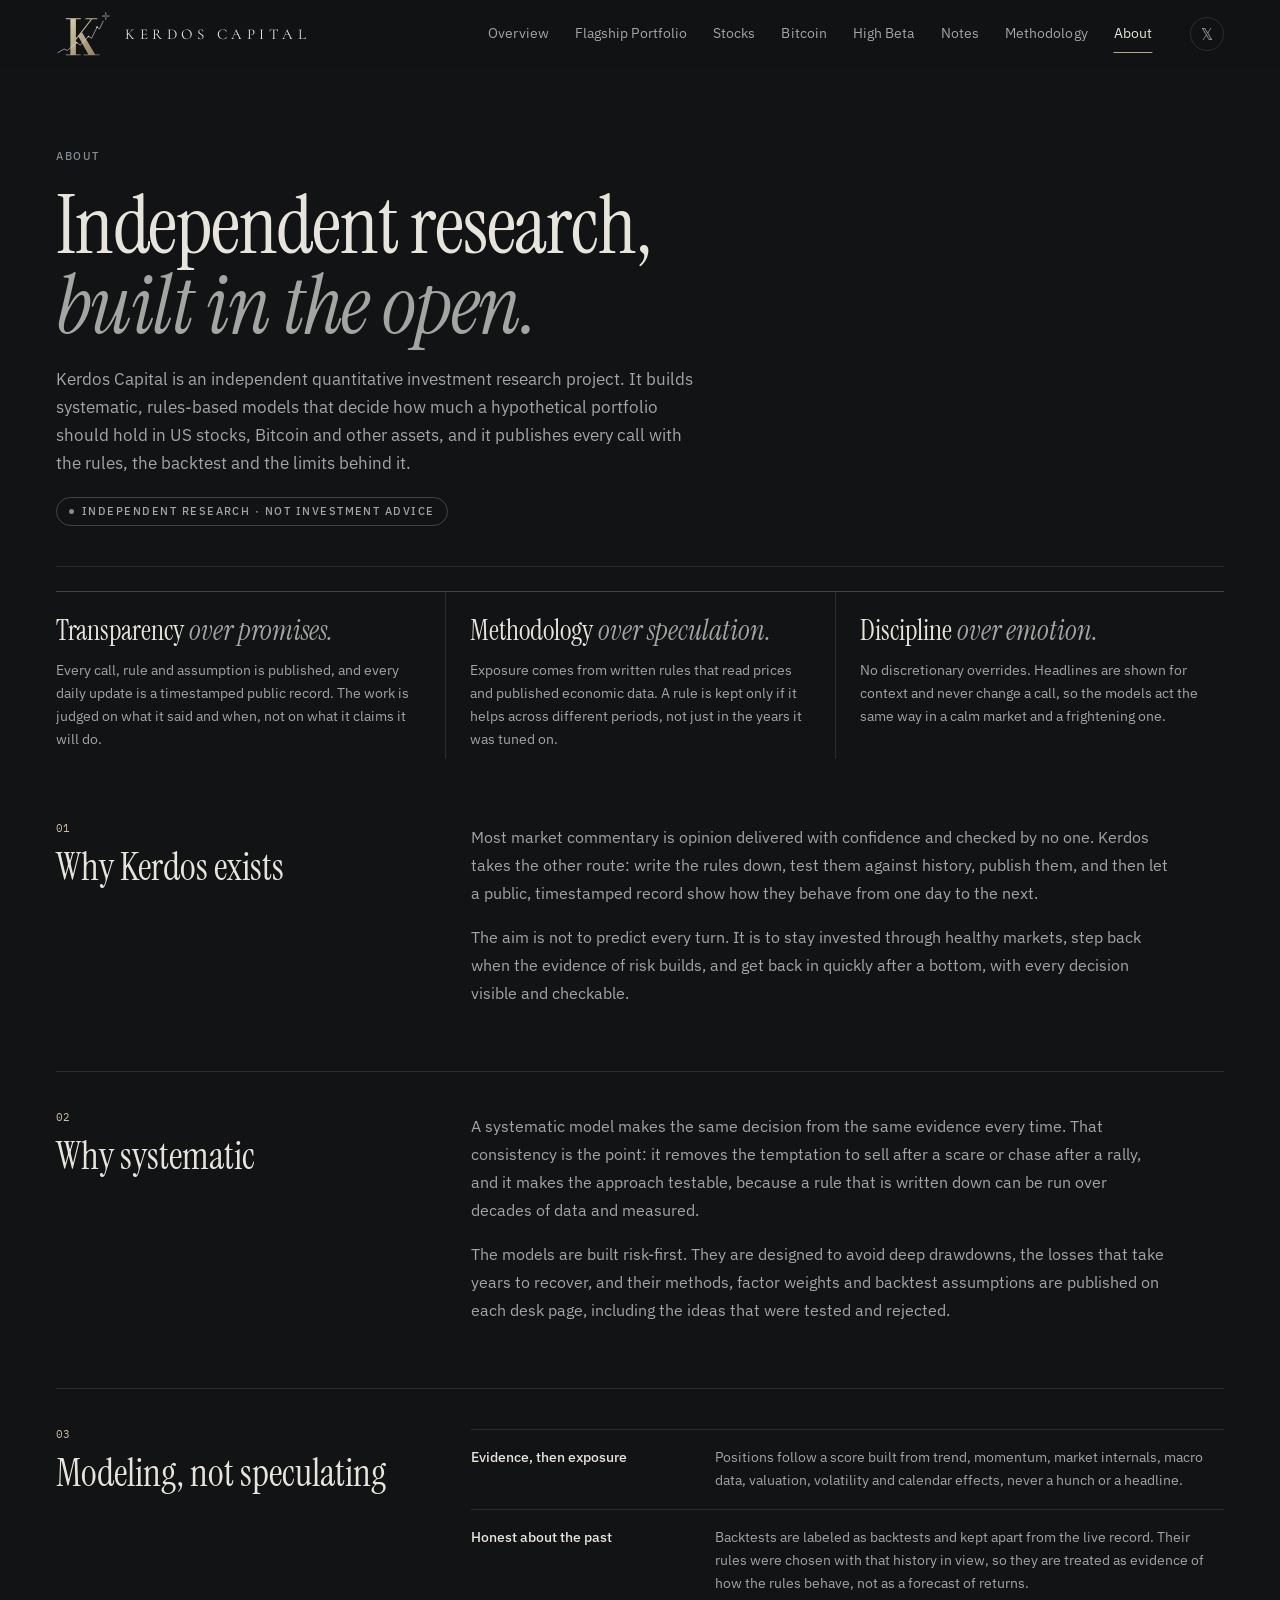
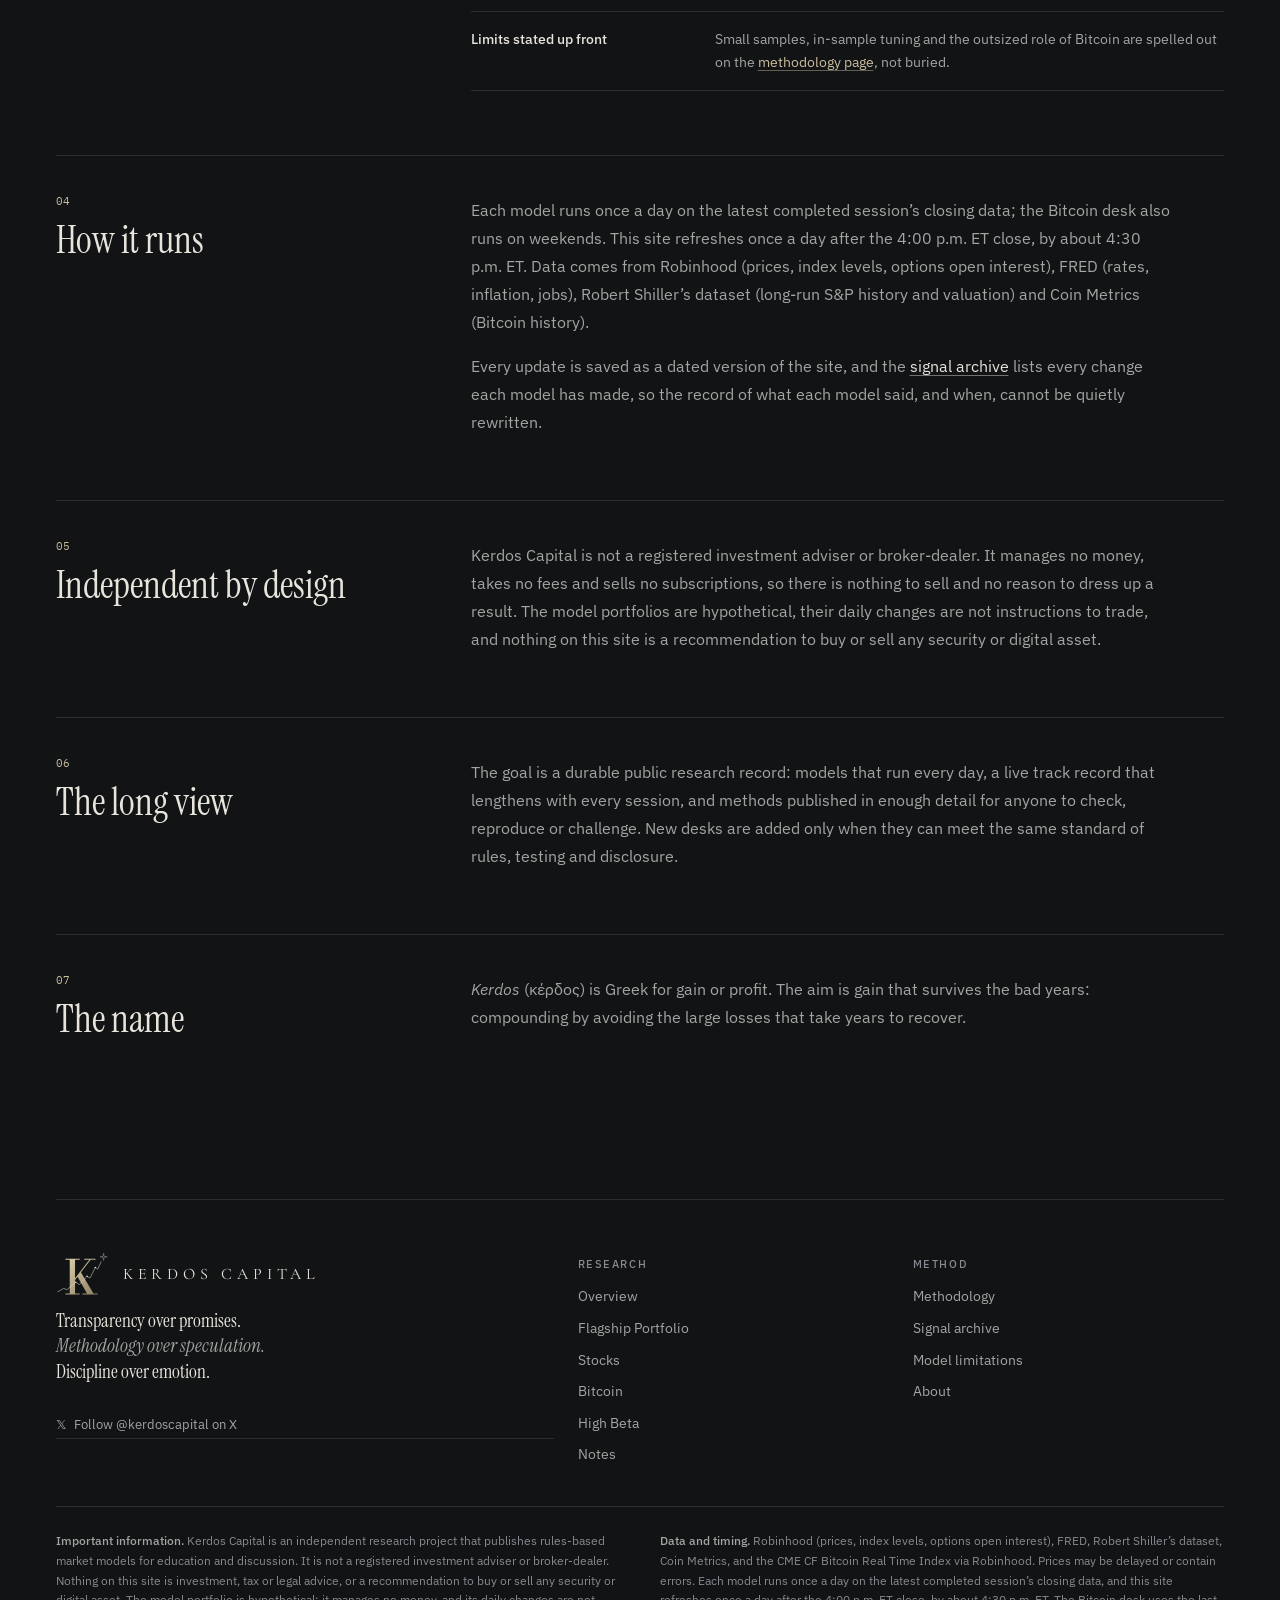
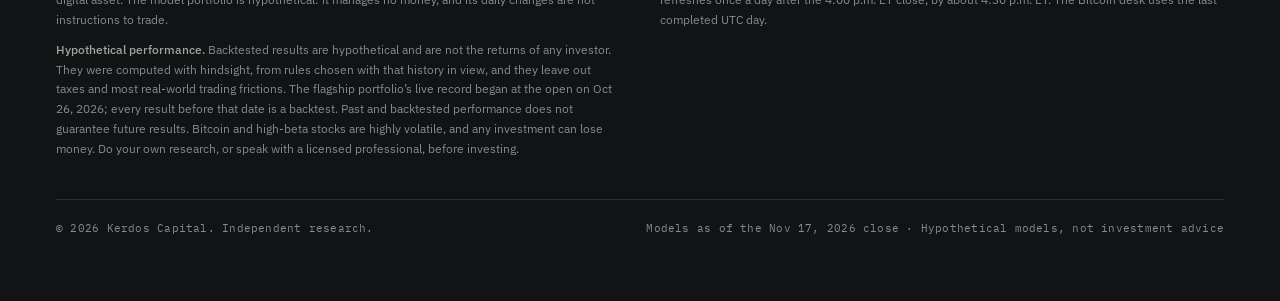
==== about.html @ 2fc543b2 "Stocks close (2026-11-17 17:23 ET) Co-Authored-By: Claude Opus 5 <noreply@anthropic.com> Claude-Sess" ====
<!doctype html>
<html lang="en">
<head>
<meta charset="utf-8">
<meta name="viewport" content="width=device-width,initial-scale=1,viewport-fit=cover">
<style>:root{box-sizing:border-box;padding-top:env(safe-area-inset-top,0px);padding-bottom:env(safe-area-inset-bottom,0px)}html{scroll-padding-top:env(safe-area-inset-top,0px)}body{margin:0;padding:0}img{max-width:100%}[hidden]:not([hidden=until-found i]){display:none!important}</style>
<meta charset="utf-8">
<meta name="viewport" content="width=device-width,initial-scale=1,viewport-fit=cover">
<style>:root{box-sizing:border-box;padding-top:env(safe-area-inset-top,0px);padding-bottom:env(safe-area-inset-bottom,0px)}html{scroll-padding-top:env(safe-area-inset-top,0px)}body{margin:0;padding:0}img{max-width:100%}[hidden]:not([hidden=until-found i]){display:none!important}</style>
<style id="pub-css">
.foot.pub{display:grid;justify-content:stretch;gap:18px;border-top:1px solid var(--line);padding-top:20px;font-size:.8rem;color:var(--muted)}
.foot.pub .ft{display:flex;flex-wrap:wrap;align-items:center;justify-content:space-between;gap:10px 24px}
.foot.pub .ft .wordmark{font-size:.72rem;letter-spacing:.32em;text-decoration:none}
.foot.pub .fl{display:flex;flex-wrap:wrap;gap:4px 16px}
.foot.pub .fl a{color:var(--ink2);text-decoration:none}
.foot.pub .fl a:hover{color:var(--white)}
.foot.pub .fl a:focus-visible{outline:2px solid var(--accent);outline-offset:2px}
.foot.pub .disc{display:grid;gap:8px;max-width:88ch;line-height:1.55}
.foot.pub .disc b{color:var(--ink2);font-weight:600}
.foot.pub .disc p{margin:0}
.hyp{display:inline-flex;align-items:center;gap:6px;font-family:var(--f-mono);font-size:.68rem;letter-spacing:.08em;text-transform:uppercase;color:var(--ink2);border:1px solid var(--line2);border-radius:999px;padding:3px 9px;white-space:nowrap}
</style>
<title>About · Kerdos Capital</title>
<meta name="description" content="What Kerdos Capital is, why it publishes its research in the open, how its models are built and run, and what it is not.">
<meta name="claude:viewport-fit-sides" content="cover">
<link rel="preconnect" href="https://fonts.googleapis.com">
<link rel="preconnect" href="https://fonts.gstatic.com" crossorigin>
<link rel="stylesheet" href="https://fonts.googleapis.com/css2?family=IBM+Plex+Mono:wght@400;500&family=IBM+Plex+Sans:ital,wght@0,400;0,500;0,600;1,400&family=Instrument+Serif:ital@0;1&family=Cormorant+Garamond:wght@500;600&display=swap">
<style>
/* Kerdos Capital. Deep navy ground, lavender for up, red for down.
   Everything else is grey. One dark look by design. */
:root{
  --bg:#131621; --surface:#171b26; --sunk:#1e2230; --ink:#d1d4dc; --ink2:#a9adb8; --muted:#7a7e8a; --line:#242835; --line2:#323745; --white:#ffffff;
  --accent:#a58ee4; --accent-ink:#131621;
  --bull:#a58ee4; --bull-bg:#221f33; --rec:#a58ee4; --rec-bg:#1e2230; --neut:#d1d4dc; --neut-bg:#1e2230; --corr:#9aa0ae; --corr-bg:#1e2230; --bear:#ef5a62; --bear-bg:#2a1d25;
  --band-bull:rgba(165,142,228,.12); --band-rec:rgba(165,142,228,.20); --band-neut:rgba(0,0,0,0); --band-corr:rgba(154,160,174,.10); --band-bear:rgba(239,90,98,.14);
  --s1:#a58ee4; --s2:#8a8e9a; --s3:#d1d4dc; --s4:#6d5ba6;
  --pos:#8d72c8; --neg:#d34f58; --mid:#20242f;
  --f-display:"Archivo","Helvetica Neue",Arial,sans-serif; --f-body:"Archivo","Helvetica Neue",Arial,sans-serif; --f-mono:"IBM Plex Mono",ui-monospace,"SFMono-Regular",Menlo,monospace;
  --r:6px;
  color-scheme:dark;
}
/* Layout: site nav, a short statement, the two desks side by side, then the record and the rules. */
body{background:var(--bg);color:var(--ink);font-family:var(--f-body);font-size:15px;line-height:1.5;-webkit-font-smoothing:antialiased}
.wrap{max-width:1180px;margin:0 auto;padding-left:max(16px,env(safe-area-inset-left,0px));padding-right:max(16px,env(safe-area-inset-right,0px));padding-block:20px 64px;display:grid;gap:28px}
h1,h2,h3{font-family:var(--f-display);margin:0;line-height:1.15;text-wrap:balance}
p{margin:0}
a{color:var(--accent)}
.label{font-family:var(--f-mono);font-size:.72rem;letter-spacing:.08em;text-transform:uppercase;color:var(--muted)}
.mono{font-family:var(--f-mono);font-variant-numeric:tabular-nums}
.mast{display:flex;flex-wrap:wrap;align-items:center;justify-content:space-between;gap:10px 24px;border-bottom:1px solid var(--line);padding-bottom:14px}
.brand{display:flex;flex-wrap:wrap;align-items:center;gap:6px 18px;min-width:0}
.wordmark{font-family:var(--f-display);font-weight:600;font-stretch:115%;font-size:1rem;letter-spacing:.36em;text-transform:uppercase;color:var(--white);white-space:nowrap;line-height:1;text-decoration:none}
.wordmark span{font-weight:400;color:var(--ink2)}
.vrule{width:1px;height:30px;background:var(--line2)}
.brand h1{font-size:1rem;font-weight:600;letter-spacing:0;line-height:1.2;color:var(--ink)}
.brand .label{margin-top:2px}
@media (max-width:560px){.vrule{display:none}.brand{flex-direction:column;align-items:flex-start}}
.mast .meta{display:flex;flex-wrap:wrap;gap:6px 14px;font-size:.8rem;color:var(--ink2)}
.foot{display:flex;flex-wrap:wrap;align-items:center;justify-content:space-between;gap:10px 24px;border-top:1px solid var(--line);padding-top:14px;font-size:.78rem;color:var(--muted)}
.foot .wordmark{font-size:.72rem;letter-spacing:.32em}
.site{display:flex;flex-wrap:wrap;align-items:center;justify-content:space-between;gap:10px 24px;padding-bottom:14px;border-bottom:1px solid var(--line)}
.site .wordmark{color:var(--white);text-decoration:none}
.site .links{display:flex;flex-wrap:wrap;gap:2px}
.site .links a{color:var(--ink2);text-decoration:none;padding:6px 12px;border-radius:6px;font-weight:550;font-size:.9rem}
.site .links a:hover{color:var(--white)}
.site .links a[aria-current="page"]{color:var(--white);background:var(--sunk)}
.site .links a:focus-visible{outline:2px solid var(--accent);outline-offset:2px}
.mast.sub{border-bottom:0;padding-bottom:0;align-items:flex-end}
.mast.sub h1{font-size:1.5rem;font-weight:700;font-stretch:112%;letter-spacing:-.01em;color:var(--white)}

.intro{display:grid;gap:10px;max-width:68ch;padding-top:8px}
.intro h1{font-size:clamp(1.9rem,4.4vw,2.7rem);font-weight:700;font-stretch:112%;letter-spacing:-.02em;color:var(--white)}
.intro p{color:var(--ink2);font-size:1.02rem}
.desks{display:grid;grid-template-columns:repeat(3,minmax(0,1fr));gap:18px}
@media (max-width:1080px){.desks{grid-template-columns:repeat(2,minmax(0,1fr))}}
@media (max-width:820px){.desks{grid-template-columns:minmax(0,1fr)}}
.desk{background:var(--surface);border:1px solid var(--line);border-radius:var(--r);padding:22px;display:grid;gap:16px;min-width:0;align-content:start}
.desk .top{display:flex;justify-content:space-between;align-items:baseline;gap:12px;flex-wrap:wrap}
.desk h2{font-size:1.05rem;font-weight:600;color:var(--ink)}
.call{font-family:var(--f-display);font-weight:800;font-stretch:122%;font-size:clamp(2.4rem,6vw,3.3rem);line-height:1;letter-spacing:-.03em}
.c-Bullish,.c-Recovery{color:var(--bull)} .c-Neutral{color:var(--neut)} .c-Correction{color:var(--corr)} .c-Bearish{color:var(--bear)}.c-Breakdown{color:var(--bear)}.c-Crash{color:var(--corr)}.c-Lagging{color:var(--corr)}
.expo{display:flex;align-items:baseline;gap:10px;flex-wrap:wrap;color:var(--ink2);font-size:.92rem}
.expo b{font-family:var(--f-mono);font-size:1.15rem;color:var(--white)}
.meter{height:6px;background:var(--sunk);border-radius:3px;overflow:hidden}
.meter i{display:block;height:100%;background:var(--accent);border-radius:3px}
.quotes{display:grid;grid-template-columns:repeat(auto-fit,minmax(140px,1fr));gap:12px 18px}
.q .tk{font-family:var(--f-mono);font-size:.72rem;letter-spacing:.08em;color:var(--muted)}
.q .px{font-family:var(--f-display);font-weight:700;font-stretch:108%;font-size:1.45rem;color:var(--white)}
.q .ch{font-family:var(--f-mono);font-size:.8rem;display:flex;gap:10px;flex-wrap:wrap}
.up{color:var(--bull)} .dn{color:var(--bear)}
.facts{display:grid;grid-template-columns:minmax(0,1fr) auto;gap:6px 14px;font-size:.88rem;border-top:1px solid var(--line);padding-top:12px;margin:0}
.facts dt{color:var(--ink2)} .facts dd{margin:0;font-family:var(--f-mono);text-align:right;color:var(--ink)}
.strip{display:grid;gap:6px}
.strip .bar{display:flex;height:14px;border-radius:3px;overflow:hidden;background:var(--sunk)}
.strip .bar i{display:block;height:100%}
.strip .ax{display:flex;justify-content:space-between;font-family:var(--f-mono);font-size:.7rem;color:var(--muted)}
.go{display:inline-flex;align-items:center;gap:8px;justify-self:start;text-decoration:none;color:var(--accent-ink);background:var(--accent);font-weight:600;font-size:.9rem;padding:9px 14px;border-radius:6px}
.go:hover{filter:brightness(1.08)} .go:focus-visible{outline:2px solid var(--white);outline-offset:2px}
.sec{display:grid;gap:12px}
.sec h2{font-size:1.2rem;font-weight:700;font-stretch:110%;color:var(--white)}
.sec .note{font-size:.82rem;color:var(--muted);max-width:90ch}
.tblwrap{overflow-x:auto}
table{border-collapse:collapse;width:100%;font-size:.9rem;background:var(--surface);border:1px solid var(--line);border-radius:var(--r)}
th{font-family:var(--f-mono);font-weight:500;font-size:.7rem;letter-spacing:.06em;text-transform:uppercase;color:var(--muted);text-align:left;padding:10px 12px;border-bottom:1px solid var(--line2);white-space:nowrap}
td{padding:10px 12px;border-bottom:1px solid var(--line)} tr:last-child td{border-bottom:0}
td.n,th.n{text-align:right;font-family:var(--f-mono);font-variant-numeric:tabular-nums;white-space:nowrap}
td.hl{color:var(--white);font-weight:600}
.rules{display:grid;grid-template-columns:repeat(3,minmax(0,1fr));gap:18px}
@media (max-width:820px){.rules{grid-template-columns:minmax(0,1fr)}}
.rule{display:grid;gap:8px;align-content:start;border-top:1px solid var(--line2);padding-top:12px}
.rule h3{font-size:1rem;font-weight:600;color:var(--white)}
.rule ul{margin:0;padding-left:1.1em;display:grid;gap:5px;color:var(--ink2);font-size:.9rem}
.rule li b{color:var(--ink);font-weight:600}
.err{color:var(--bear)}
.gloss{background:var(--surface);border:1px solid var(--line);border-radius:var(--r);padding:14px 18px}
.gloss summary{cursor:pointer;color:var(--ink2);font-weight:600}
.gloss summary:focus-visible{outline:2px solid var(--accent);outline-offset:2px}
.gloss dl{display:grid;gap:10px;margin:12px 0 0}
.gloss dt{color:var(--ink);font-weight:600;font-size:.92rem}
.gloss dd{margin:2px 0 0;color:var(--ink2);font-size:.88rem;max-width:80ch}
</style>
<style id="ox-css">
.wrap,.sec{grid-template-columns:minmax(0,1fr)}
.ox{display:grid;gap:18px}
.ox .oxp{background:var(--surface);border:1px solid var(--line);border-radius:var(--r,6px);padding:18px;min-width:0;display:grid;gap:14px}
.ox .oxh{display:flex;flex-wrap:wrap;justify-content:space-between;align-items:baseline;gap:8px 16px}
.ox .oxh h2{font-size:1.25rem;font-weight:700;font-stretch:112%;letter-spacing:-.01em;margin:0}
.ox .oxh h2 small{font-size:.8rem;font-weight:500;color:var(--muted);font-stretch:100%;letter-spacing:0;margin-left:6px}
.ox .lab{font-family:var(--f-mono);font-size:.72rem;letter-spacing:.08em;text-transform:uppercase;color:var(--muted)}
.ox .stats{display:grid;grid-template-columns:repeat(5,minmax(0,1fr));gap:10px 14px}
@media (max-width:860px){.ox .stats{grid-template-columns:repeat(3,minmax(0,1fr))}}
@media (max-width:520px){.ox .stats{grid-template-columns:repeat(2,minmax(0,1fr))}}
.ox .st{border-top:1px solid var(--line);padding-top:8px;min-width:0}
.ox .st b{display:block;font-family:var(--f-mono);font-weight:600;font-size:1.05rem;font-variant-numeric:tabular-nums}
.ox .st span{display:block;font-size:.75rem;color:var(--muted)}
.ox .st i{font-style:normal;font-size:.72rem;color:var(--ink2)}
.ox .read{max-width:72ch;font-size:.95rem;color:var(--ink);margin:0}
.ox .seg{display:inline-flex;border:1px solid var(--line2);border-radius:6px;overflow:hidden}
.ox .seg button{font:inherit;font-size:.78rem;font-family:var(--f-mono);background:transparent;color:var(--ink2);border:0;padding:5px 10px;cursor:pointer}
.ox .seg button[aria-pressed="true"]{background:var(--sunk);color:var(--white)}
.ox .seg button:focus-visible{outline:2px solid var(--accent);outline-offset:-2px}
.ox .lad{display:grid;gap:2px;font-family:var(--f-mono);font-size:.76rem;font-variant-numeric:tabular-nums}
.ox .row{display:grid;grid-template-columns:52px minmax(0,1fr) 62px minmax(0,1fr) 52px;align-items:center;gap:6px;min-height:17px}
.ox.btc .row{grid-template-columns:48px minmax(0,1fr) 98px minmax(0,1fr) 48px}
.ox .row .pv{text-align:right;color:var(--ink2)} .ox .row .cv{color:var(--ink2)}
.ox .row .pb,.ox .row .cb{height:11px;position:relative}
.ox .row .pb span{position:absolute;right:0;top:0;bottom:0;background:var(--bear);border-radius:2px 0 0 2px;opacity:.85}
.ox .row .cb span{position:absolute;left:0;top:0;bottom:0;background:var(--bull);border-radius:0 2px 2px 0;opacity:.85}
.ox .row .k{text-align:center;color:var(--ink);white-space:nowrap}
.ox .row .k small{color:var(--muted);font-size:.68rem}
.ox .row.wall .k{color:var(--white);font-weight:600}
.ox .row.wall .pb span,.ox .row.wall .cb span{opacity:1}
.ox .spot{display:grid;grid-template-columns:minmax(0,1fr) auto minmax(0,1fr);align-items:center;gap:8px;color:var(--white);font-size:.72rem;margin:2px 0}
.ox .spot::before,.ox .spot::after{content:"";height:1px;background:var(--line2)}
.ox .legend{display:flex;flex-wrap:wrap;gap:6px 16px;font-size:.78rem;color:var(--ink2);align-items:center}
.ox .legend i{display:inline-block;width:10px;height:10px;border-radius:2px;margin-right:6px;vertical-align:-1px}
.ox details{font-size:.85rem;color:var(--ink2)} .ox details p{margin:.5em 0 0;max-width:80ch}
.ox summary{cursor:pointer;color:var(--ink2)} .ox summary:focus-visible{outline:2px solid var(--accent);outline-offset:2px}
.ox .twocol{display:grid;grid-template-columns:minmax(0,1.5fr) minmax(0,1fr);gap:18px;align-items:start}
@media (max-width:900px){.ox .twocol{grid-template-columns:minmax(0,1fr)}}
.ox table{border-collapse:collapse;width:100%;font-size:.84rem}
.ox th{font-family:var(--f-mono);font-weight:500;font-size:.68rem;letter-spacing:.06em;text-transform:uppercase;color:var(--muted);text-align:left;padding:6px 8px;border-bottom:1px solid var(--line2);white-space:nowrap}
.ox td{padding:6px 8px;border-bottom:1px solid var(--line);white-space:nowrap}
.ox td.n,.ox th.n{text-align:right;font-family:var(--f-mono);font-variant-numeric:tabular-nums}
.ox .tw{overflow-x:auto;-webkit-overflow-scrolling:touch}
.ox .pos{color:var(--bull)} .ox .neg{color:var(--bear)}
.ox .err{color:var(--bear)}
.ox a.oxl{color:var(--accent);text-decoration:none;font-weight:600} .ox a.oxl:hover{text-decoration:underline}
</style>
<style id="feat-css">
.feat-head{display:flex;flex-wrap:wrap;justify-content:space-between;align-items:baseline;gap:6px 16px}
.feat-head h2{font-size:1.5rem!important;font-weight:700;font-stretch:112%;letter-spacing:-.01em}
.feat-link{color:var(--accent);text-decoration:none;font-weight:600;font-size:.9rem}.feat-link:hover{text-decoration:underline}
.feat-card{display:grid!important;grid-template-columns:minmax(0,1fr) minmax(0,1.25fr);gap:26px!important;padding:24px!important;border-color:var(--line2)!important}
@media (max-width:860px){.feat-card{grid-template-columns:minmax(0,1fr)}}
.feat-card .col{display:grid;gap:14px;align-content:start;min-width:0}
.feat-card .mix{font-family:var(--f-mono);font-size:.74rem;letter-spacing:.08em;text-transform:uppercase;color:var(--muted)}
.feat-card .big{font-family:var(--f-display);font-weight:800;font-stretch:122%;font-size:clamp(2.2rem,6vw,3rem);line-height:1;letter-spacing:-.03em;color:var(--bull)}
.feat-card .abar{display:flex;height:14px;border-radius:7px;overflow:hidden;background:var(--sunk)}
.feat-card .abar i{display:block;height:100%}
.feat-card .leg{display:flex;flex-wrap:wrap;gap:4px 14px;font-size:.82rem;color:var(--ink2)}
.feat-card .leg i{display:inline-block;width:8px;height:8px;border-radius:2px;margin-right:5px}
.feat-card .sub{font-size:.85rem;color:var(--ink2)}
.feat-card .kv{display:grid;grid-template-columns:repeat(2,minmax(0,1fr));gap:12px 16px}
.feat-card .kv div{border-top:1px solid var(--line);padding-top:8px;min-width:0}
.feat-card .kv span{display:block;font-size:.76rem;color:var(--muted)}
.feat-card .kv b{display:block;font-family:var(--f-mono);font-size:1.35rem;font-weight:600;color:var(--white);font-variant-numeric:tabular-nums}
.feat-card .kv em{font-style:normal;font-size:.75rem;color:var(--ink2)}
.feat-card .up{color:var(--bull)!important}.feat-card .dn{color:var(--bear)!important}
.feat-card .mini svg{display:block;width:100%;height:auto}
.feat-card .mini .ax{font-family:var(--f-mono);font-size:10px;fill:var(--muted)}
.feat-card .mini .grid{stroke:var(--line);stroke-width:1}
</style>
<link rel="stylesheet" href="kerdos.css">
<!--kerdos-head-->
<link rel="icon" href="favicon.svg" type="image/svg+xml">
<link rel="icon" href="favicon.ico" sizes="any">
<link rel="apple-touch-icon" href="apple-touch-icon.png">
<link rel="canonical" href="https://kerdoscapital.xyz/about.html">
<meta name="theme-color" content="#111315">
<meta property="og:type" content="website">
<meta property="og:site_name" content="Kerdos Capital">
<meta property="og:title" content="About · Kerdos Capital">
<meta property="og:description" content="What Kerdos Capital is, why it publishes its research in the open, how its models are built and run, and what it is not.">
<meta property="og:url" content="https://kerdoscapital.xyz/about.html">
<meta property="og:image" content="https://kerdoscapital.xyz/og.png?v=20261117">
<meta property="og:image:width" content="1200">
<meta property="og:image:height" content="630">
<meta name="twitter:card" content="summary_large_image">
<meta name="twitter:title" content="About · Kerdos Capital">
<meta name="twitter:description" content="What Kerdos Capital is, why it publishes its research in the open, how its models are built and run, and what it is not.">
<meta name="twitter:image" content="https://kerdoscapital.xyz/og.png?v=20261117">
<!--/kerdos-head-->
<style id="k-retail">
.k-strip{display:flex;flex-wrap:wrap;align-items:center;gap:4px 18px;padding:11px 0;border-bottom:1px solid var(--hair);font-family:var(--f-num);font-size:12px;letter-spacing:.02em;color:var(--muted)}
.k-strip b{color:var(--ink);font-weight:400}
.k-strip .dot{width:6px;height:6px;border-radius:50%;background:var(--sage);display:inline-block;margin-right:8px;vertical-align:1px}
.k-strip a{margin-left:auto;color:var(--ink-2);text-decoration:none;border-bottom:1px solid var(--hair)}
.k-strip a:hover{color:var(--ink)}
@media (max-width:640px){.k-strip{font-size:11.5px}.k-strip .x{display:none}.k-strip a{margin-left:0}}
.k-today .t-grid{display:grid;grid-template-columns:repeat(4,minmax(0,1fr));gap:0;margin-top:var(--s-5,24px)}
.k-today .t-grid>div{display:grid;gap:8px;align-content:start;padding:0 24px;border-left:1px solid var(--hair)}
.k-today .t-grid>div:first-child{padding-left:0;border-left:0}
@media (max-width:900px){.k-today .t-grid{grid-template-columns:1fr 1fr;gap:28px 0}.k-today .t-grid>div:nth-child(odd){padding-left:0;border-left:0}}
@media (max-width:560px){.k-today .t-grid{grid-template-columns:1fr}.k-today .t-grid>div{padding:20px 0 0;border-left:0;border-top:1px solid var(--hair)}.k-today .t-grid>div:first-child{border-top:0;padding-top:0}}
.k-today .t-st{font-size:14.5px;color:var(--ink)} .k-today .t-st b{font-weight:500}
.k-today p,.k-today li{font-size:13.5px;line-height:1.55;color:var(--ink-2);margin:0}
.k-today ul{list-style:none;margin:0;padding:0;display:grid;gap:7px}
.k-today li .mono{color:var(--ink);margin-right:6px}
.k-today .t-tag{font-family:var(--f-ui);font-size:10.5px;letter-spacing:.08em;text-transform:uppercase;color:var(--muted);margin-left:6px;white-space:nowrap}
.k-today .t-foot{display:flex;flex-wrap:wrap;gap:8px 22px;align-items:center;margin-top:var(--s-5,24px);padding-top:14px;border-top:1px solid var(--hair)}
.k-today .t-btn{font-family:var(--f-ui);font-size:13px;color:var(--ink-2);background:none;border:0;border-bottom:1px solid var(--hair);padding:0 0 2px;text-decoration:none;cursor:pointer}
.k-today .t-btn:hover{color:var(--ink);border-color:var(--sage)}
.k-today .t-fine{font-size:12px;color:var(--muted)}
.k-today .t-foot .t-fine{margin-left:auto}
.k-calls table{width:100%;border-collapse:collapse;font-size:13.5px}
.k-calls th{font-family:var(--f-ui);font-size:11px;letter-spacing:.1em;text-transform:uppercase;color:var(--muted);font-weight:500;text-align:left;padding:8px 10px;border-bottom:1px solid var(--hair)}
.k-calls td{padding:9px 10px;border-bottom:1px solid var(--hair);color:var(--ink-2);white-space:nowrap}
.k-calls td.n,.k-calls th.n{text-align:right;font-family:var(--f-num)}
.k-calls .ok{color:var(--sage)} .k-calls .bad{color:#A9705F}
.k-calls .sum{display:flex;flex-wrap:wrap;gap:8px 28px;margin:16px 0 4px;font-size:14px;color:var(--ink-2)} .k-calls .sum b{color:var(--ink);font-weight:500}
@media (max-width:640px){.k-calls th:nth-child(4),.k-calls td:nth-child(4),.k-calls th:nth-child(6),.k-calls td:nth-child(6){display:none}.k-calls td,.k-calls th{padding:8px 6px}.k-calls td .label{display:block;font-size:10px}}
.k-notes article{border-top:1px solid var(--hair);padding:28px 0;display:grid;gap:12px;max-width:72ch}
.k-notes article h2{font-family:var(--f-serif);font-weight:400;font-size:clamp(26px,3vw,36px);line-height:1.1;margin:0;color:var(--ink)}
.k-notes article p{font-size:15.5px;line-height:1.65;color:var(--ink-2);margin:0}
</style>
<link rel="alternate" type="application/rss+xml" title="Kerdos Capital" href="feed.xml">
<style id="k-plain">
.k-x{display:inline-flex;align-items:center;justify-content:center;width:32px;height:32px;margin-left:14px;border:1px solid var(--hair);border-radius:50%;
  color:var(--ink-2);text-decoration:none;font-size:15px;line-height:1}
.k-x:hover{color:var(--ink);border-color:var(--sage)}
.k-xf{display:inline-flex;align-items:center;gap:8px;margin-top:14px;font-size:13px;color:var(--ink-2);text-decoration:none;border-bottom:1px solid var(--hair);padding-bottom:2px}
.k-xf:hover{color:var(--ink)}
.k-plain{display:grid;grid-template-columns:repeat(auto-fit,minmax(260px,1fr));gap:0;margin:var(--s-5,24px) 0 var(--s-5,24px)}
.k-plain>div{padding:0 26px 0 0;display:grid;gap:9px;align-content:start}
.k-plain>div+div{padding-left:26px;border-left:1px solid var(--hair)}
@media (max-width:760px){.k-plain>div+div{padding:20px 0 0;border-left:0;border-top:1px solid var(--hair);margin-top:20px}.k-plain>div{padding-right:0}}
.k-plain h3{font-family:var(--f-ui);font-size:11.5px;font-weight:500;letter-spacing:.12em;text-transform:uppercase;color:var(--ink-2);margin:0}
.k-plain p{font-size:13.5px;line-height:1.6;color:var(--ink-2);margin:0}
.k-plain p b{color:var(--ink);font-weight:500}
.k-plain .fine{font-size:12px;color:var(--muted)}
.k-desk-plain{margin-top:0}
</style>
</head>
<body>


<script src="kerdos.js"></script>
<div class="wrap">
  <header class="k-nav"><div class="k-bar"><a class="k-word" href="index.html" aria-label="Kerdos Capital, overview"><svg class="k-mono" viewBox="226 116 338 282" aria-hidden="true"><defs><linearGradient id="kgn" x1="0" y1="0" x2="1" y2="1"><stop offset="0" stop-color="#DCCFAC"/><stop offset="1" stop-color="#8E7F62"/></linearGradient></defs><path d="M318.6 322.0 439.5 165.9H406.8V160.0H479.8V165.9H448.0L327.3 322.0ZM286.6 388.0V382.1H314.1V165.9H286.6V160.0H378.4V165.9H348.1V382.1H377.6V388.0ZM394.9 388.0V382.1H424.7L361.3 269.7L383.7 243.0L466.2 382.1H493.4V388.0Z" fill="url(#kgn)"/><polyline points="238,371 276,349 296,358 352,310 376,325 425,272 444,283 478,215 493,226 516,178" fill="none" stroke="#E7E4DC" stroke-width="3.6" stroke-linejoin="round" stroke-linecap="round"/><circle vector-effect="non-scaling-stroke" cx="352" cy="310" r="5" fill="#E7E4DC"/><circle vector-effect="non-scaling-stroke" cx="425" cy="272" r="5" fill="#E7E4DC"/><circle vector-effect="non-scaling-stroke" cx="478" cy="215" r="5" fill="#E7E4DC"/><path d="M531.0 124.0L534.2 143.8L554.0 147.0L534.2 150.2L531.0 170.0L527.8 150.2L508.0 147.0L527.8 143.8Z" fill="none" stroke="#E7E4DC" stroke-width="2" stroke-linejoin="round"/></svg><span class="k-wt">Kerdos Capital</span></a><div class="k-right"><nav class="k-links" aria-label="Site"><span class="k-ind" aria-hidden="true"></span><a href="index.html">Overview</a><a href="flagship.html">Flagship Portfolio</a><a href="stocks.html">Stocks</a><a href="bitcoin.html">Bitcoin</a><a href="highbeta.html">High Beta</a><a href="notes.html">Notes</a><a href="methodology.html">Methodology</a><a href="about.html" aria-current="page">About</a></nav><a class="k-x" href="https://x.com/kerdoscapital" target="_blank" rel="noopener" aria-label="Kerdos Capital on X, @kerdoscapital" title="@kerdoscapital on X"><span aria-hidden="true">&#x1D54F;</span></a><button class="k-menu-btn" type="button" aria-label="Menu" aria-expanded="false"><svg viewBox="0 0 18 18" aria-hidden="true"><path d="M3 6h12M3 12h12" stroke="currentColor" stroke-width="1.4" stroke-linecap="square"/></svg></button></div></div></header>
  <section class="intro">
    <div class="label">About</div>
    <h1>Independent research, <em>built in the open.</em></h1>
    <p>Kerdos Capital is an independent quantitative investment research project. It builds systematic, rules-based models that decide how much a hypothetical portfolio should hold in US stocks, Bitcoin and other assets, and it publishes every call with the rules, the backtest and the limits behind it.</p>
    <div><span class="hyp">Independent research · not investment advice</span></div>
  </section>

  <section class="sec about tight" aria-label="Principles">
    <div class="k-pillars">
      <div><h3>Transparency <em>over promises.</em></h3><p>Every call, rule and assumption is published, and every daily update is a timestamped public record. The work is judged on what it said and when, not on what it claims it will do.</p></div>
      <div><h3>Methodology <em>over speculation.</em></h3><p>Exposure comes from written rules that read prices and published economic data. A rule is kept only if it helps across different periods, not just in the years it was tuned on.</p></div>
      <div><h3>Discipline <em>over emotion.</em></h3><p>No discretionary overrides. Headlines are shown for context and never change a call, so the models act the same way in a calm market and a frightening one.</p></div>
    </div>
  </section>

  <section class="sec about" aria-label="Why Kerdos exists">
    <div class="k-split"><h2><small>01</small>Why Kerdos exists</h2>
      <div class="k-prose">
        <p>Most market commentary is opinion delivered with confidence and checked by no one. Kerdos takes the other route: write the rules down, test them against history, publish them, and then let a public, timestamped record show how they behave from one day to the next.</p>
        <p>The aim is not to predict every turn. It is to stay invested through healthy markets, step back when the evidence of risk builds, and get back in quickly after a bottom, with every decision visible and checkable.</p>
      </div></div>
  </section>

  <section class="sec about" aria-label="Systematic investing">
    <div class="k-split"><h2><small>02</small>Why systematic</h2>
      <div class="k-prose">
        <p>A systematic model makes the same decision from the same evidence every time. That consistency is the point: it removes the temptation to sell after a scare or chase after a rally, and it makes the approach testable, because a rule that is written down can be run over decades of data and measured.</p>
        <p>The models are built risk-first. They are designed to avoid deep drawdowns, the losses that take years to recover, and their methods, factor weights and backtest assumptions are published on each desk page, including the ideas that were tested and rejected.</p>
      </div></div>
  </section>

  <section class="sec about" aria-label="Disciplined modeling and speculation">
    <div class="k-split"><h2><small>03</small>Modeling, not speculating</h2>
      <dl class="k-dl">
        <div><dt>Evidence, then exposure</dt><dd>Positions follow a score built from trend, momentum, market internals, macro data, valuation, volatility and calendar effects, never a hunch or a headline.</dd></div>
        <div><dt>Honest about the past</dt><dd>Backtests are labeled as backtests and kept apart from the live record. Their rules were chosen with that history in view, so they are treated as evidence of how the rules behave, not as a forecast of returns.</dd></div>
        <div><dt>Limits stated up front</dt><dd>Small samples, in-sample tuning and the outsized role of Bitcoin are spelled out on the <a href="methodology.html#limits">methodology page</a>, not buried.</dd></div>
      </dl></div>
  </section>

  <section class="sec about" aria-label="How it runs">
    <div class="k-split"><h2><small>04</small>How it runs</h2>
      <div class="k-prose">
        <p>Each model runs once a day on the latest completed session’s closing data; the Bitcoin desk also runs on weekends. This site refreshes once a day after the 4:00 p.m. ET close, by about 4:30 p.m. ET. Data comes from Robinhood (prices, index levels, options open interest), FRED (rates, inflation, jobs), Robert Shiller’s dataset (long-run S&amp;P history and valuation) and Coin Metrics (Bitcoin history).</p>
        <p>Every update is saved as a dated version of the site, and the <a href="methodology.html#archive">signal archive</a> lists every change each model has made, so the record of what each model said, and when, cannot be quietly rewritten.</p>
      </div></div>
  </section>

  <section class="sec about" aria-label="Independence">
    <div class="k-split"><h2><small>05</small>Independent by design</h2>
      <div class="k-prose">
        <p>Kerdos Capital is not a registered investment adviser or broker-dealer. It manages no money, takes no fees and sells no subscriptions, so there is nothing to sell and no reason to dress up a result. The model portfolios are hypothetical, their daily changes are not instructions to trade, and nothing on this site is a recommendation to buy or sell any security or digital asset.</p>
      </div></div>
  </section>

  <section class="sec about" aria-label="The long term">
    <div class="k-split"><h2><small>06</small>The long view</h2>
      <div class="k-prose">
        <p>The goal is a durable public research record: models that run every day, a live track record that lengthens with every session, and methods published in enough detail for anyone to check, reproduce or challenge. New desks are added only when they can meet the same standard of rules, testing and disclosure.</p>
      </div></div>
  </section>

  <section class="sec about" aria-label="The name">
    <div class="k-split"><h2><small>07</small>The name</h2>
      <div class="k-prose"><p><i>Kerdos</i> (κέρδος) is Greek for gain or profit. The aim is gain that survives the bad years: compounding by avoiding the large losses that take years to recover.</p></div></div>
  </section>

  <footer class="foot pub">
    <div class="kf-top"><div class="kf-brand"><a class="k-word" href="index.html" aria-label="Kerdos Capital, overview"><svg class="k-mono" viewBox="226 116 338 282" aria-hidden="true"><defs><linearGradient id="kgf" x1="0" y1="0" x2="1" y2="1"><stop offset="0" stop-color="#DCCFAC"/><stop offset="1" stop-color="#8E7F62"/></linearGradient></defs><path d="M318.6 322.0 439.5 165.9H406.8V160.0H479.8V165.9H448.0L327.3 322.0ZM286.6 388.0V382.1H314.1V165.9H286.6V160.0H378.4V165.9H348.1V382.1H377.6V388.0ZM394.9 388.0V382.1H424.7L361.3 269.7L383.7 243.0L466.2 382.1H493.4V388.0Z" fill="url(#kgf)"/><polyline points="238,371 276,349 296,358 352,310 376,325 425,272 444,283 478,215 493,226 516,178" fill="none" stroke="#E7E4DC" stroke-width="3.2" stroke-linejoin="round" stroke-linecap="round"/><circle vector-effect="non-scaling-stroke" cx="352" cy="310" r="4.6" fill="#E7E4DC"/><circle vector-effect="non-scaling-stroke" cx="425" cy="272" r="4.6" fill="#E7E4DC"/><circle vector-effect="non-scaling-stroke" cx="478" cy="215" r="4.6" fill="#E7E4DC"/><path d="M531.0 124.0L534.2 143.8L554.0 147.0L534.2 150.2L531.0 170.0L527.8 150.2L508.0 147.0L527.8 143.8Z" fill="none" stroke="#E7E4DC" stroke-width="2" stroke-linejoin="round"/></svg><span class="k-wt">Kerdos Capital</span></a><p class="k-pos">Transparency over promises. <i>Methodology over speculation.</i> Discipline over emotion.</p><a class="k-xf" href="https://x.com/kerdoscapital" target="_blank" rel="noopener"><span aria-hidden="true">&#x1D54F;</span> Follow @kerdoscapital on X</a></div><nav class="kf-col fl" aria-label="Footer"><span class="label">Research</span><a href="index.html">Overview</a><a href="flagship.html">Flagship Portfolio</a><a href="stocks.html">Stocks</a><a href="bitcoin.html">Bitcoin</a><a href="highbeta.html">High Beta</a><a href="notes.html">Notes</a></nav><div class="kf-col"><span class="label">Method</span><a href="methodology.html">Methodology</a><a href="methodology.html#archive">Signal archive</a><a href="methodology.html#limits">Model limitations</a><a href="about.html">About</a></div></div>
    <div class="disc">
      <p><b>Important information.</b> Kerdos Capital is an independent research project that publishes rules-based market models for education and discussion. It is not a registered investment adviser or broker-dealer. Nothing on this site is investment, tax or legal advice, or a recommendation to buy or sell any security or digital asset. The model portfolio is hypothetical: it manages no money, and its daily changes are not instructions to trade.</p>
      <p><b>Hypothetical performance.</b> Backtested results are hypothetical and are not the returns of any investor. They were computed with hindsight, from rules chosen with that history in view, and they leave out taxes and most real-world trading frictions. The flagship portfolio’s live record began at the open on Oct 26, 2026; every result before that date is a backtest. Past and backtested performance does not guarantee future results. Bitcoin and high-beta stocks are highly volatile, and any investment can lose money. Do your own research, or speak with a licensed professional, before investing.</p>
      <p><b>Data and timing.</b> Robinhood (prices, index levels, options open interest), FRED, Robert Shiller’s dataset, Coin Metrics, and the CME CF Bitcoin Real Time Index via Robinhood. Prices may be delayed or contain errors. Each model runs once a day on the latest completed session’s closing data, and this site refreshes once a day after the 4:00 p.m. ET close, by about 4:30 p.m. ET. The Bitcoin desk uses the last completed UTC day.</p>
    </div>
    <div class="kf-base"><span>© 2026 Kerdos Capital. Independent research.</span><span>Models as of the Nov 17, 2026 close · Hypothetical models, not investment advice</span></div>
  </footer>
</div>
</body>
</html>
---- kerdos.css ----
/* =====================================================================
   Kerdos Capital — design system
   Editorial / institutional. Charcoal ground, warm ivory type, one sage accent.
   Instrument Serif for display, IBM Plex Sans for reading, IBM Plex Mono for data.
   Flat panels and hairlines; no glass, glows or gradients on surfaces.
   Pages keep their own data and render code; this file restyles everything.
   Chart code reads the colour tokens below (hex where noted), so change them here.
   ===================================================================== */

:root{
  /* ---- ground & type ---- */
  --bg-0:#0E1012;           /* page edge */
  --bg-1:#111315;           /* graphite: main background */
  --bg-2:#22262A;           /* raised controls */
  --panel:#191C1F;          /* elevated charcoal: cards and panels */
  --ink:#E7E4DC;            /* warm ivory: headlines and primary text */
  --ink-2:#A3A5A3;          /* reading text (slate lifted for long paragraphs) */
  --muted:#858B90;          /* cool slate: secondary text and data labels */
  --faint:#555B60;          /* muted stone */
  --hair:rgba(85,91,96,.38);/* muted stone, as a hairline */
  --hair-2:rgba(85,91,96,.7);/* muted stone, stronger divider */

  /* ---- accent & semantics ---- */
  --sage:#B9A98A;           /* muted champagne: the only accent (token name kept for the page scripts) */
  --sage-hi:#CBBD9F;        /* champagne for small text and hover */
  --sage-lo:#857A63;        /* deep champagne, second data series */
  --red:#A9705F;            /* muted rust: negative figures and risk, used sparingly */
  --c-bull:var(--sage);     /* Bullish · 100% */
  --c-rec:var(--c-bull);
  --c-neut:#858B90;         /* Neutral · 50% */
  --c-corr:var(--c-neut);
  --c-bear:var(--red);      /* Bearish · 0% */
  --up:var(--sage-hi);
  --down:var(--red);
  --accent:var(--sage);
  --brand:var(--sage);

  /* ---- shape ---- */
  --r-card:4px;
  --r-inner:3px;
  --r-sm:2px;
  --r-pill:2px;             /* bars and tracks: nearly square */

  /* ---- spacing (4/8 grid) ---- */
  --s-1:4px; --s-2:8px; --s-3:12px; --s-4:16px; --s-5:20px; --s-6:24px; --s-7:32px; --s-8:40px; --s-9:56px; --s-10:72px; --s-11:96px; --s-12:128px;
  --pad-card:var(--s-7);
  --gap:var(--s-6);
  --sec-gap:var(--s-11);
  --nav-h:68px;
  --maxw:1320px;

  /* ---- type ---- */
  --f-serif:"Instrument Serif","Iowan Old Style","Palatino Linotype",Georgia,serif;
  --f-ui:"IBM Plex Sans",ui-sans-serif,system-ui,-apple-system,"Segoe UI",sans-serif;
  --f-num:"IBM Plex Mono",ui-monospace,"SFMono-Regular",Menlo,monospace;
  --fs-body:15px;
  --fs-small:13px;
  --fs-label:11px;

  /* ---- motion ---- */
  --ease-out:cubic-bezier(.22,1,.36,1);
  --ease-io:cubic-bezier(.65,0,.35,1);
  --dur-1:150ms;
  --dur-2:260ms;
  --dur-3:600ms;
  --dur-count:900ms;
  --stagger:60ms;
  --rise:8px;

  /* ---- names used by page scripts (charts read these; keep hex where noted) ---- */
  --bg:var(--bg-1); --surface:#191C1F; --sunk:#23272B;
  --ink2:var(--ink-2); --line:var(--hair); --line2:var(--hair-2); --white:#F2F2EE;
  --stroke:var(--hair); --stroke-2:var(--hair-2);
  --bull:var(--c-bull); --rec:var(--c-rec); --neut:var(--c-neut); --corr:var(--c-corr); --bear:var(--c-bear);
  --bull-bg:rgba(185,169,138,.10); --rec-bg:rgba(185,169,138,.10); --neut-bg:rgba(133,139,144,.08); --corr-bg:rgba(133,139,144,.08); --bear-bg:rgba(169,112,95,.10);
  --band-bull:rgba(185,169,138,.09); --band-rec:rgba(185,169,138,.09); --band-neut:rgba(133,139,144,.05); --band-corr:rgba(133,139,144,.05); --band-bear:rgba(169,112,95,.10);
  --s1:#B9A98A; --s2:#858B90; --s3:#E7E4DC; --s4:#857A63;   /* hex: chart series */
  --pos:#7D7258; --neg:#7A5046; --mid:#202427;               /* hex: parsed by heat-map code */
  --accent-ink:#111315;
  --f-display:var(--f-ui); --f-body:var(--f-ui); --f-mono:var(--f-num);
  --r:var(--r-card);
  color-scheme:dark;
}
[data-regime="Bullish"],[data-regime="Recovery"]{--accent:var(--c-bull)}
[data-regime="Neutral"],[data-regime="Correction"],[data-regime="Lagging"],[data-regime="Crash"]{--accent:var(--c-neut)}
[data-regime="Bearish"],[data-regime="Breakdown"]{--accent:var(--c-bear)}

/* =========================== base =========================== */
html{background:var(--bg-1);overflow-x:clip;-webkit-text-size-adjust:100%;scroll-padding-top:calc(var(--nav-h) + 16px)}
@media (prefers-reduced-motion:no-preference){html{scroll-behavior:smooth}}
html body{
  margin:0;min-height:100vh;color:var(--ink);font-family:var(--f-ui);font-size:var(--fs-body);line-height:1.6;font-weight:400;
  background:var(--bg-1);
  -webkit-font-smoothing:antialiased;-moz-osx-font-smoothing:grayscale;text-rendering:optimizeLegibility;
  overflow-x:hidden;
}
h1,h2,h3{font-family:var(--f-ui);font-stretch:normal;text-wrap:balance;margin:0}
p{margin:0}
.mono,.num,td.n,th.n,code{font-family:var(--f-num);font-variant-numeric:tabular-nums}
[class*="mono"],.chg,.stat b,.px,.big{font-variant-numeric:tabular-nums}
a{color:var(--sage-hi);text-decoration-thickness:1px;text-underline-offset:3px;text-decoration-color:color-mix(in oklab,currentColor 45%,transparent);transition:color var(--dur-1),text-decoration-color var(--dur-1)}
a:hover{color:var(--ink);text-decoration-color:currentColor}
::selection{background:rgba(185,169,138,.3);color:var(--ink)}
:focus-visible{outline:1px solid var(--sage-hi);outline-offset:3px;border-radius:2px}
button:focus-visible{outline:1px solid var(--sage-hi);outline-offset:2px}
b,strong{font-weight:600}

/* ---- the old ambient layer is retired ---- */
.k-bg{display:none!important}

/* ---- layout shell ---- */
html body .wrap{
  max-width:var(--maxw);margin:0 auto;box-sizing:border-box;
  padding:calc(var(--nav-h) + var(--s-9)) max(var(--s-5),env(safe-area-inset-right,0px)) var(--s-9) max(var(--s-5),env(safe-area-inset-left,0px));
  display:grid;gap:var(--gap);grid-template-columns:minmax(0,1fr)
}
@media (min-width:760px){html body .wrap{padding-left:var(--s-8);padding-right:var(--s-8)}}
@media (min-width:1280px){html body .wrap{padding-left:var(--s-9);padding-right:var(--s-9)}}
main#main{gap:var(--gap)!important}
/* sections breathe; panels inside a section stay close */
.wrap>.sec,.wrap>section.desks,.wrap>.k-section{margin-top:calc(var(--sec-gap) - var(--gap))}
.wrap>.intro+.sec,.wrap>.k-hero-home+.sec,.wrap>.sec.tight{margin-top:0}
.wrap>.sec:has(>.k-split){margin-top:0}
.wrap>.intro+.sec:has(>.k-split) .k-split,.wrap>.sec.tight+.sec:has(>.k-split) .k-split{border-top:0}
@media (max-width:760px){:root{--sec-gap:var(--s-9);--pad-card:var(--s-5);--gap:var(--s-5);--nav-h:60px}html body .wrap{padding-top:calc(var(--nav-h) + var(--s-6))}.k-live{white-space:normal;border-radius:14px;line-height:1.5}}

/* =========================== panels =========================== */
.k-glass,.panel,.desk,.ox .oxp{
  position:relative;background:var(--panel);border:1px solid var(--hair);border-radius:var(--r-card);box-shadow:none;
  -webkit-backdrop-filter:none;backdrop-filter:none;transition:border-color var(--dur-2) var(--ease-out)
}
.k-glass::before,.panel::before,.desk::before,.ox .oxp::before{content:none}
@media (hover:hover) and (pointer:fine){.panel:hover,.desk:hover,.ox .oxp:hover{border-color:var(--hair-2)}}
.panel{padding:var(--pad-card);min-width:0}

/* =========================== reveal + motion =========================== */
.k-js .k-rv{opacity:0;transform:translate3d(0,var(--rise),0)}
.k-js .k-rv.k-in{opacity:1;transform:none;transition:opacity var(--dur-3) var(--ease-out) calc(var(--k-i,0)*var(--stagger)),transform var(--dur-3) var(--ease-out) calc(var(--k-i,0)*var(--stagger))}
.k-js .k-rv.k-done{transition:border-color var(--dur-2) var(--ease-out)}
@media (prefers-reduced-motion:reduce){
  .k-js .k-rv{opacity:1;transform:none}
  *,*::before,*::after{transition-duration:0s!important;animation-duration:0s!important}
}

/* =========================== nav =========================== */
.k-nav{position:fixed;top:0;left:0;right:0;z-index:50;height:var(--nav-h);background:rgba(17,19,21,.94);
  -webkit-backdrop-filter:blur(10px);backdrop-filter:blur(10px);border-bottom:1px solid transparent;transition:border-color var(--dur-2) var(--ease-out),background var(--dur-2)}
.k-nav.is-scrolled{border-bottom-color:var(--hair);background:rgba(17,19,21,.96)}
.k-nav .k-bar{max-width:var(--maxw);height:100%;margin:0 auto;box-sizing:border-box;display:flex;align-items:center;justify-content:space-between;gap:var(--s-6);
  padding:0 max(var(--s-5),env(safe-area-inset-right,0px)) 0 max(var(--s-5),env(safe-area-inset-left,0px));position:relative;background:none;box-shadow:none;border-radius:0}
.k-nav .k-bar::before{content:none}
@media (min-width:760px){.k-nav .k-bar{padding:0 var(--s-8)}}
@media (min-width:1280px){.k-nav .k-bar{padding:0 var(--s-9)}}

.k-word{display:inline-flex;align-items:center;gap:12px;text-decoration:none;white-space:nowrap;color:var(--ink);line-height:1;
  font-family:var(--f-serif);font-weight:400;font-size:23px;letter-spacing:.005em;text-transform:none;background:none;-webkit-text-fill-color:currentColor}
.k-word:hover{color:var(--ink)}
.k-word b{font-weight:400}
.k-word span{font-weight:400;color:var(--ink-2);opacity:1}
.k-word .k-wt{color:var(--ink)}
.k-mono{display:block;width:26px;height:26px;flex:none;color:var(--ink)}
.k-mono .k-mk{stroke:var(--sage)}

.k-right{display:flex;align-items:center;gap:var(--s-6)}
.k-links{position:relative;display:flex;align-items:center;gap:26px;padding:0;border-radius:0;background:none}
.k-links a{position:relative;z-index:1;color:var(--ink-2);text-decoration:none;font-size:13.5px;font-weight:400;letter-spacing:.005em;padding:6px 0;border-radius:0;white-space:nowrap;transition:color var(--dur-1) var(--ease-out)}
.k-links a:hover{color:var(--ink)}
.k-links a[aria-current="page"]{color:var(--ink)}
.k-ind{position:absolute;z-index:0;bottom:-2px;top:auto;height:1px;left:0;width:0;border-radius:0;opacity:0;background:var(--sage);box-shadow:none;
  transition:transform 380ms var(--ease-out),width 380ms var(--ease-out),opacity var(--dur-1)}
.k-gh{display:inline-flex;align-items:center;gap:7px;color:var(--muted);text-decoration:none;font-family:var(--f-num);font-size:11.5px;letter-spacing:.02em;
  padding-left:var(--s-6);border-left:1px solid var(--hair-2);height:22px;white-space:nowrap}
.k-gh svg{width:14px;height:14px;flex:none}
.k-gh:hover{color:var(--ink)}
.k-menu-btn{display:none;appearance:none;border:1px solid var(--hair-2);background:transparent;color:var(--ink);width:40px;height:36px;border-radius:var(--r-sm);cursor:pointer;align-items:center;justify-content:center}
.k-menu-btn svg{width:18px;height:18px;transition:transform var(--dur-2) var(--ease-out)}
.k-nav.is-open .k-menu-btn svg{transform:rotate(90deg)}
@media (max-width:1120px){.k-links{gap:20px}.k-gh span{display:none}.k-gh{padding-left:var(--s-4)}}
@media (max-width:999px){
  .k-menu-btn{display:inline-flex}
  .k-right{gap:var(--s-3)}
  .k-gh{order:-1;border-left:0;padding-left:0}
  .k-gh span{display:none}
  .k-links{position:fixed;left:0;right:0;top:var(--nav-h);bottom:auto;flex-direction:column;align-items:stretch;gap:0;padding:var(--s-2) max(var(--s-5),env(safe-area-inset-left,0px)) var(--s-6);
    background:rgba(17,19,21,.98);border-bottom:1px solid var(--hair);
    opacity:0;transform:translate3d(0,-6px,0);pointer-events:none;visibility:hidden;transition:opacity var(--dur-2) var(--ease-out),transform var(--dur-2) var(--ease-out),visibility 0s linear var(--dur-2)}
  .k-nav.is-open .k-links{opacity:1;transform:none;pointer-events:auto;visibility:visible;transition-delay:0s}
  .k-links a{padding:15px 0;font-size:17px;border-bottom:1px solid var(--hair);display:flex;justify-content:space-between;align-items:center}
  .k-links a:last-of-type{border-bottom:0}
  .k-links a[aria-current="page"]{color:var(--ink)}
  .k-links a[aria-current="page"]::after{content:"";width:6px;height:6px;border-radius:50%;background:var(--sage)}
  .k-ind{display:none}
}
@media (min-width:760px) and (max-width:999px){.k-links{padding-left:var(--s-8);padding-right:var(--s-8)}}
@media (max-width:520px){.k-word{font-size:21px;gap:10px}.k-mono{width:24px;height:24px}}
nav.site{display:none!important}

/* =========================== type scale =========================== */
.label,.lab,.ox .lab{font-family:var(--f-ui);font-size:var(--fs-label);font-weight:500;letter-spacing:.14em;text-transform:uppercase;color:var(--muted);line-height:1.5}
.eyebrow{font-family:var(--f-ui);font-size:var(--fs-label);font-weight:500;letter-spacing:.16em;text-transform:uppercase;color:var(--muted)}
h2{font-size:16px;font-weight:500;letter-spacing:0;color:var(--ink);line-height:1.35}
h3{font-size:15px;font-weight:500;color:var(--ink);line-height:1.4}
.wrap>.sec>h2,.feat-head h2,.k-sh h2,.mast.sub h1,.k-display{font-family:var(--f-serif)!important;font-weight:400!important;letter-spacing:-.005em!important;color:var(--ink)!important}
.wrap>.sec>h2,.feat-head h2,.k-sh h2{font-size:clamp(34px,3.4vw,48px)!important;line-height:1.02!important;font-stretch:normal!important}
.muted{color:var(--muted)} .ink2{color:var(--ink-2)}
.up{color:var(--up)} .dn{color:var(--down)}
.note{font-size:13px;line-height:1.6;color:var(--muted);max-width:84ch}
.sec .note{font-size:13px;color:var(--muted)}
.err{color:var(--red)}
em.it,.k-it{font-style:italic;color:var(--ink-2)}

/* section header: serif title on the left, a short line or link on the right */
.k-sh,.feat-head{display:flex;flex-wrap:wrap;align-items:flex-end;justify-content:space-between;gap:var(--s-3) var(--s-7);padding-bottom:var(--s-5);border-bottom:1px solid var(--hair)}
.k-sh p{max-width:56ch;color:var(--ink-2);font-size:14.5px}
.k-sh .eyebrow,.k-sh .label{display:block;margin-bottom:var(--s-3)}

/* text link with an arrow (Atelier-style) */
.feat-link,.k-tl{display:inline-flex;align-items:center;gap:8px;color:var(--ink)!important;text-decoration:none;font-weight:500;font-size:13.5px;letter-spacing:.01em;
  padding-bottom:4px;border-bottom:1px solid var(--hair-2);transition:border-color var(--dur-1),color var(--dur-1)}
.feat-link:hover,.k-tl:hover{border-bottom-color:var(--sage);text-decoration:none!important}
.feat-link span,.k-tl span{color:var(--sage-hi);transition:transform var(--dur-2) var(--ease-out)}
.feat-link:hover span,.k-tl:hover span{transform:translate(2px,0)}

/* primary button */
.desk .go,.go,.k-btn{display:inline-flex;align-items:center;justify-content:center;gap:10px;justify-self:start;text-decoration:none;
  border-radius:var(--r-sm)!important;background:var(--ink)!important;color:var(--accent-ink)!important;
  font-family:var(--f-ui);font-weight:500;font-size:12px;letter-spacing:.12em;text-transform:uppercase;line-height:1;padding:14px 20px;border:1px solid var(--ink);box-shadow:none;filter:none;
  transition:background var(--dur-1),color var(--dur-1),border-color var(--dur-1)}
.go:hover,.k-btn:hover{background:transparent!important;color:var(--ink)!important;filter:none;transform:none}
.k-btn.ghost{background:transparent!important;color:var(--ink)!important;border-color:var(--hair-2)}
.k-btn.ghost:hover{border-color:var(--ink)}
.go span,.k-btn span{transition:transform var(--dur-2) var(--ease-out)}
.go:hover span,.k-btn:hover span{transform:translateX(2px)}

/* =========================== page header (desk pages) =========================== */
.mast.sub{display:flex;flex-wrap:wrap;align-items:flex-end;justify-content:space-between;gap:var(--s-4) var(--s-7);border:0;padding:0 0 var(--s-6);border-bottom:1px solid var(--hair)!important;margin-bottom:var(--s-3)}
.mast.sub h1{font-size:clamp(44px,5.6vw,80px)!important;font-weight:400!important;font-stretch:normal!important;letter-spacing:-.01em!important;line-height:1!important;margin:0 0 var(--s-3);color:var(--ink)!important}
.mast .meta{display:flex;flex-wrap:wrap;gap:6px;font-size:12px}
.mast .meta span{font-family:var(--f-num);font-size:11px;color:var(--ink-2);padding:5px 9px;border-radius:var(--r-sm);background:transparent;border:1px solid var(--hair-2);box-shadow:none;white-space:nowrap}
.loading{padding:var(--s-10) 0;text-align:center;color:var(--muted);font-family:var(--f-ui);font-size:12px;letter-spacing:.12em;text-transform:uppercase}

/* =========================== shared components =========================== */
.phead{display:flex;justify-content:space-between;align-items:baseline;gap:var(--s-3);flex-wrap:wrap;margin-bottom:var(--s-5);padding-bottom:var(--s-4);border-bottom:1px solid var(--hair)}
.phead h2,.panel>h2,.panel .phead h2{font-family:var(--f-ui);font-size:15px;font-weight:500;letter-spacing:0;color:var(--ink)}

/* chips & pills */
.pill,.k-chip{display:inline-flex;align-items:center;gap:8px;border-radius:var(--r-sm);padding:3px 9px 3px 8px;font-weight:500;font-size:11px;letter-spacing:.1em;text-transform:uppercase;line-height:1.5;
  background:transparent;border:1px solid var(--hair-2);box-shadow:none;color:var(--ink-2)}
.pill::before,.k-chip.dot::before{content:"";width:6px;height:6px;border-radius:50%;background:currentColor;box-shadow:none}
.pill.Bullish,.k-chip.Bullish,.pill.Recovery,.k-chip.Recovery{color:var(--c-bull);border-color:color-mix(in oklab,var(--c-bull) 40%,transparent);background:transparent}
.pill.Neutral,.k-chip.Neutral,.pill.Correction,.k-chip.Correction,.pill.Lagging,.pill.Crash{color:var(--c-neut);border-color:var(--hair-2);background:transparent}
.pill.Bearish,.k-chip.Bearish,.pill.Breakdown{color:var(--c-bear);border-color:color-mix(in oklab,var(--c-bear) 40%,transparent);background:transparent}
.chip{font-family:var(--f-num);font-size:11px;border:1px solid var(--hair-2);box-shadow:none;border-radius:var(--r-sm);padding:2px 8px;color:var(--ink-2)}
.chip.live{border-color:color-mix(in oklab,var(--sage) 55%,transparent);color:var(--sage-hi)}
.hyp{display:inline-flex;align-items:center;gap:8px;font-family:var(--f-ui);font-size:10.5px;font-weight:500;letter-spacing:.14em;text-transform:uppercase;color:var(--ink-2);
  border:1px solid var(--hair-2)!important;box-shadow:none;border-radius:999px;padding:5px 12px;white-space:nowrap}
.hyp::before{content:"";width:5px;height:5px;border-radius:50%;background:var(--muted)}
.k-live{display:inline-flex;align-items:center;gap:9px;font-family:var(--f-ui);font-size:10.5px;font-weight:500;letter-spacing:.14em;text-transform:uppercase;color:var(--ink-2);
  border:1px solid var(--hair-2);border-radius:999px;padding:6px 13px 6px 11px;white-space:nowrap;max-width:100%;overflow:hidden;text-overflow:ellipsis}
.k-live::before{content:"";width:6px;height:6px;border-radius:50%;background:var(--sage);flex:none}

/* segmented controls (chart ranges) */
.seg{display:inline-flex;gap:0;padding:0;border:1px solid var(--hair-2)!important;border-radius:var(--r-sm);background:transparent;box-shadow:none;overflow:hidden}
.seg button{font:inherit;font-family:var(--f-num);font-size:11.5px;background:transparent;color:var(--muted);border:0!important;padding:5px 11px;border-radius:0;cursor:pointer;transition:background var(--dur-1),color var(--dur-1)}
.seg button+button{border-left:1px solid var(--hair-2)!important}
.seg button:hover{color:var(--ink)}
.seg button[aria-pressed="true"]{background:var(--bg-2);color:var(--ink);box-shadow:none}
/* tabs: an underlined row */
.tabs{display:flex;flex-wrap:wrap;gap:0 var(--s-6);padding:0;margin:0 0 var(--s-6);border:0!important;border-bottom:1px solid var(--hair)!important;border-radius:0;background:none;box-shadow:none;width:auto;max-width:100%}
.tabs button{font:inherit;font-size:13.5px;font-weight:400;background:transparent;border:0!important;border-bottom:1px solid transparent!important;margin:0 0 -1px!important;color:var(--ink-2);padding:10px 0;border-radius:0;cursor:pointer;transition:color var(--dur-1),border-color var(--dur-1)}
.tabs button:hover{color:var(--ink)}
.tabs button[aria-selected="true"]{background:none;color:var(--ink);box-shadow:none;border-bottom-color:var(--sage)!important}
@media (max-width:560px){.tabs{gap:0 var(--s-5);flex-wrap:nowrap;overflow-x:auto;-webkit-overflow-scrolling:touch;scrollbar-width:none}.tabs::-webkit-scrollbar{display:none}.tabs button{white-space:nowrap}}

/* tables */
.tblwrap{overflow-x:auto;-webkit-overflow-scrolling:touch}
table{border-collapse:collapse;width:100%;font-size:13.5px;background:none!important;border:0!important;border-radius:0}
th{font-family:var(--f-ui);font-weight:500;font-size:10.5px;letter-spacing:.12em;text-transform:uppercase;color:var(--muted);text-align:left;padding:11px 12px;border-bottom:1px solid var(--hair-2);white-space:nowrap}
td{padding:11px 12px;border-bottom:1px solid var(--hair);vertical-align:middle;color:var(--ink)}
th:first-child,td:first-child{padding-left:0} th:last-child,td:last-child{padding-right:0}
.panel th:first-child,.panel td:first-child,.ox th:first-child,.ox td:first-child{padding-left:0}
tr:last-child td{border-bottom:0}
tbody tr{transition:background var(--dur-1)}
@media (hover:hover){tbody tr:hover{background:rgba(231,228,220,.022)}}
td.n,th.n{text-align:right;white-space:nowrap;font-family:var(--f-num)}
th.n{font-family:var(--f-ui)}
td.hl{color:var(--ink);font-weight:500}
tr.grp td{background:transparent;font-family:var(--f-ui);font-size:10.5px;letter-spacing:.14em;text-transform:uppercase;color:var(--sage-hi);padding:18px 0 8px;border-bottom:1px solid var(--hair)}
.heat table{border-collapse:separate;border-spacing:2px}
.heat td{border:0!important;border-radius:2px;font-family:var(--f-num);padding:6px 4px}
.heat td:first-child{padding-left:4px}

/* signal bars / meters */
.track,.sig,.meter .track{background:var(--sunk)!important;border-radius:var(--r-pill)}
.track{height:6px!important}
.track .bar,.sig i{border-radius:var(--r-pill)}
.track .bar.p{background:var(--sage)}
.track .bar.n{background:var(--red)}
.track .zero,.sig::after{background:var(--hair-2)!important}
.meter{border-bottom:1px solid var(--hair)!important;padding:10px 0!important}
.meter .nm{font-weight:500;text-transform:none}
.meter .v,.meter .nm small{font-family:var(--f-num)}

/* key-value lists, ladders, bars */
.kv{gap:8px 16px!important;font-size:13.5px}
.kv dt{color:var(--ink-2)} .kv dd{font-family:var(--f-num);color:var(--ink)}
.rung{padding:9px 0!important;font-size:13.5px}
.rung+.rung{border-top:1px solid var(--hair)!important}
.rung.now{background:transparent!important;box-shadow:inset 2px 0 0 var(--accent);border-radius:0!important;padding:10px 0 10px 12px!important;margin:0!important;font-weight:500;color:var(--ink)}
.cbar .t{background:var(--sunk)!important;border-radius:var(--r-pill)!important;height:8px!important}
.cbar .t i{background:var(--hair-2)!important;border-radius:var(--r-pill)!important}
.cbar.cur .t i{background:var(--accent)!important}
.find{gap:var(--s-6) var(--s-7)!important}
.finding{border-top:1px solid var(--hair)!important;padding-top:var(--s-4)!important}
.finding h3{font-size:15px;font-weight:500}
.finding p{color:var(--ink-2);font-size:14px;line-height:1.65}
.finding .fig{font-family:var(--f-num)}
.prose{font-size:15px;line-height:1.7;color:var(--ink-2)}
.prose h3{color:var(--ink);margin-top:var(--s-3)}
.prose ul{gap:8px!important}
.icrow{border-bottom:1px solid var(--hair)!important}
.ladder4{display:none!important}

/* charts */
.chart .ax,.gauge .ax{font-family:var(--f-num);font-size:10.5px;fill:var(--muted)}
.chart .grid{stroke:rgba(231,228,220,.055)}
.chart .base{stroke:var(--hair-2)}
.legend{font-size:12px;color:var(--ink-2);gap:6px 20px!important;margin-bottom:12px!important}
.legend i{height:2px;border-radius:0}
.legend i.sw{border-radius:1px}
.tip{background:rgba(21,24,27,.97)!important;-webkit-backdrop-filter:none;backdrop-filter:none;border:1px solid var(--hair-2)!important;border-radius:var(--r-sm)!important;
  box-shadow:0 12px 28px -12px rgba(0,0,0,.7)!important;padding:9px 11px!important;font-size:12px!important;color:var(--ink)}
.tip .h{font-family:var(--f-num);color:var(--muted)}
.tip b{font-weight:500}

/* =========================== footer =========================== */
.foot.pub{display:grid;gap:var(--s-8);border-top:1px solid var(--hair)!important;margin-top:var(--sec-gap);padding:var(--s-9) 0 0!important;position:relative;font-size:13px;color:var(--muted);justify-content:stretch}
.foot.pub::before{content:none}
.kf-top{display:grid;grid-template-columns:minmax(0,1.5fr) repeat(3,minmax(0,1fr));gap:var(--s-7) var(--s-6)}
@media (max-width:900px){.kf-top{grid-template-columns:repeat(2,minmax(0,1fr))}.kf-brand{grid-column:1/-1}}
.kf-brand{display:grid;gap:var(--s-4);align-content:start}
.kf-brand p{color:var(--ink-2);font-size:14px;line-height:1.6;max-width:40ch}
.kf-brand .k-pos{font-family:var(--f-serif);font-size:19px;line-height:1.35;color:var(--ink);max-width:30ch}
.kf-brand .k-pos i{color:var(--ink-2)}
.kf-col{display:grid;gap:10px;align-content:start}
.kf-col .label{margin-bottom:4px}
.kf-col a,.foot.pub .fl a{color:var(--ink-2);text-decoration:none;font-size:13.5px;width:max-content;max-width:100%}
.kf-col a:hover,.foot.pub .fl a:hover{color:var(--ink)}
.foot.pub .fl{display:grid;gap:10px}
.foot.pub .ft{display:flex;flex-wrap:wrap;align-items:center;justify-content:space-between;gap:12px 24px}
.foot.pub .ft .wordmark,.foot.pub .wordmark{font-family:var(--f-serif);font-size:20px;font-weight:400;letter-spacing:0;text-transform:none;color:var(--ink);text-decoration:none}
.foot.pub .wordmark span{color:var(--ink-2);font-weight:400}
.foot.pub .disc{display:grid;gap:10px;max-width:none;line-height:1.65;font-size:12px;color:var(--muted);padding-top:var(--s-6);border-top:1px solid var(--hair);columns:2;column-gap:var(--s-8)}
.foot.pub .disc{display:block}
.foot.pub .disc p{break-inside:avoid;margin:0 0 10px}
@media (max-width:900px){.foot.pub .disc{columns:1}}
.foot.pub .disc b{color:var(--ink-2);font-weight:500}
.kf-base{display:flex;flex-wrap:wrap;justify-content:space-between;gap:8px 24px;padding:var(--s-5) 0 var(--s-2);border-top:1px solid var(--hair);font-family:var(--f-num);font-size:11px;color:var(--muted);letter-spacing:.02em}
.kf-base a{color:var(--muted)}

/* options panel (shared widget) */
.ox{gap:var(--gap)!important}
.ox .oxp{padding:var(--pad-card)!important}
.ox .oxh h2{font-family:var(--f-ui);font-size:15px;font-weight:500;letter-spacing:0;font-stretch:normal}
.ox .oxh h2 small{font-family:var(--f-num);font-size:11px;color:var(--muted)}
.ox .st{border-top:1px solid var(--hair)!important;padding-top:10px!important}
.ox .st b{font-family:var(--f-num);font-weight:500!important;font-size:18px!important;color:var(--ink)}
.ox .st span{font-size:11.5px!important}
.ox .read{color:var(--ink-2)!important;font-size:14.5px!important;line-height:1.65}
.ox .row .pb span{background:var(--red);border-radius:1px 0 0 1px!important;opacity:.75!important} .ox .row .cb span{background:var(--sage);border-radius:0 1px 1px 0!important;opacity:.85!important}
.ox .row.wall .pb span,.ox .row.wall .cb span{opacity:1!important}
.ox .row.wall .k{color:var(--ink)!important}
.ox .spot{color:var(--ink)!important;font-family:var(--f-num)}
.ox .spot::before,.ox .spot::after{background:var(--sage)!important;opacity:.5}
.ox details{color:var(--ink-2)}
.ox details.oxp summary{font-weight:500;color:var(--ink)}
.ox .pos{color:var(--up)!important} .ox .neg{color:var(--down)!important}
.ox a.oxl{color:var(--ink)!important;font-weight:500;text-decoration:underline;text-decoration-color:var(--hair-2);text-underline-offset:3px}

/* =====================================================================
   Desk hero (desk pages)
   ===================================================================== */
.k-hero{display:grid;grid-template-columns:minmax(0,1fr) minmax(0,1.15fr);gap:var(--gap);position:relative}
@media (max-width:980px){.k-hero{grid-template-columns:minmax(0,1fr)}}
.k-glow{display:none!important}
.k-main{display:flex;flex-direction:column;gap:var(--s-6);padding:var(--pad-card)!important}
.k-regime{font-family:var(--f-serif)!important;font-weight:400!important;letter-spacing:-.015em!important;line-height:.9!important;font-size:clamp(76px,9vw,128px)!important;margin:var(--s-2) 0 0!important;
  color:var(--accent)!important;background:none!important;-webkit-text-fill-color:currentColor!important;padding-bottom:.04em}
.k-since{display:flex;flex-wrap:wrap;align-items:center;gap:8px 10px;color:var(--ink-2);font-size:13.5px}
.k-since .num{color:var(--ink)}
.k-expo{display:grid;grid-template-columns:auto minmax(0,1fr);align-items:center;gap:var(--s-2) var(--s-5)}
.k-expo .v{font-family:var(--f-num);font-size:30px;font-weight:400;letter-spacing:-.02em;color:var(--ink);line-height:1}
.k-expo .bar{height:4px;border-radius:0;background:var(--sunk);overflow:hidden;position:relative}
.k-expo .bar i{position:absolute;inset:0;border-radius:0;transform-origin:left center;transform:scaleX(var(--x,0));background:var(--accent);box-shadow:none;transition:transform 1.1s var(--ease-out) .25s}
.k-js .k-rv:not(.k-in) .k-expo .bar i{transform:scaleX(0)}
.k-expo .cap{grid-column:1/-1;font-size:13px;color:var(--muted)}

.k-price{display:flex;flex-wrap:wrap;align-items:center;gap:var(--s-3) var(--s-4);padding-top:var(--s-5);border-top:1px solid var(--hair)}
.k-price .big{font-family:var(--f-num);font-size:clamp(28px,3vw,36px);font-weight:400;letter-spacing:-.02em;color:var(--ink);line-height:1}
.k-pills{display:flex;flex-wrap:wrap;gap:6px}
.k-delta{font-family:var(--f-num);font-size:11.5px;font-weight:400;padding:3px 7px;border-radius:var(--r-sm);white-space:nowrap;background:transparent;border:1px solid var(--hair);color:var(--ink-2)}
.k-delta small{font-size:10px;opacity:.75;margin-left:4px;letter-spacing:.04em}
.k-delta.up{color:var(--up);border-color:color-mix(in oklab,var(--sage) 30%,transparent);background:transparent}
.k-delta.dn{color:var(--down);border-color:color-mix(in oklab,var(--red) 30%,transparent);background:transparent}

/* regime segmented control */
.k-seg{display:grid;grid-template-columns:repeat(3,minmax(0,1fr));gap:0;padding:0;border-radius:var(--r-sm);background:transparent;border:1px solid var(--hair-2);box-shadow:none;overflow:hidden}
.k-seg div{position:relative;border-radius:0;padding:11px 8px 10px;text-align:center;min-width:0;transition:background var(--dur-2)}
.k-seg div+div{border-left:1px solid var(--hair-2)}
.k-seg b{display:block;font-size:12px;font-weight:500;color:var(--muted);white-space:nowrap;overflow:hidden;text-overflow:ellipsis;letter-spacing:.06em;text-transform:uppercase}
.k-seg span{display:block;font-family:var(--f-num);font-size:11px;color:var(--faint);margin-top:2px}
.k-seg div.on{background:color-mix(in oklab,var(--c) 10%,transparent);box-shadow:inset 0 -2px 0 var(--c)}
.k-seg div.on b{color:var(--c)} .k-seg div.on span{color:var(--ink-2)}
.k-seg [data-r="Bullish"],.k-seg [data-r="Recovery"]{--c:var(--c-bull)} .k-seg [data-r="Neutral"],.k-seg [data-r="Correction"],.k-seg [data-r="Lagging"],.k-seg [data-r="Crash"]{--c:var(--c-neut)} .k-seg [data-r="Bearish"],.k-seg [data-r="Breakdown"]{--c:var(--c-bear)}
.k-seg.k-seg8{grid-template-columns:repeat(4,minmax(0,1fr))}
.k-seg.k-seg8 div:nth-child(5){border-left:0}
.k-seg.k-seg8 div:nth-child(n+5){border-top:1px solid var(--hair-2)}
@media (max-width:480px){.k-seg div{padding:9px 2px 8px}.k-seg b{font-size:10.5px;letter-spacing:.02em}.k-seg span{font-size:10px}}

/* score card */
.k-score{display:flex;flex-direction:column;gap:var(--s-6);padding:var(--pad-card)!important;overflow:hidden}
.k-score-head{display:flex;flex-wrap:wrap;align-items:flex-end;justify-content:space-between;gap:var(--s-2) var(--s-4)}
.k-score-val{font-family:var(--f-num);font-size:clamp(34px,3.4vw,46px);font-weight:400;letter-spacing:-.03em;color:var(--ink);line-height:1}
.k-score-val small{font-size:12.5px;color:var(--muted);letter-spacing:0;margin-left:10px;font-weight:400}

.k-gauge{position:relative;padding:36px 0 36px}
.k-gauge .trk{position:relative;height:4px;border-radius:0}
.k-gauge .fill{position:absolute;inset:0;border-radius:0;opacity:1;
  background:linear-gradient(90deg,var(--red) 0%,#8A6862 22%,#5A5F63 44%,#5A5F63 56%,#5E7F6C 78%,var(--sage) 100%);box-shadow:none}
.k-gauge .fill::after{content:none}
.k-gauge .tick{position:absolute;top:-8px;bottom:-8px;width:1px;margin-left:0;border-radius:0;background:var(--ink-2);box-shadow:none}
.k-gauge .tlab{position:absolute;top:18px;transform:translateX(8px);font-family:var(--f-num);font-size:10.5px;letter-spacing:.04em;white-space:nowrap;color:var(--muted);text-transform:uppercase}
.k-gauge .tlab.l{transform:translateX(calc(-100% - 8px))}
.k-gauge .tlab b{font-weight:500;color:var(--ink-2);letter-spacing:0}
.k-gauge .ax{position:absolute;top:18px;font-family:var(--f-num);font-size:10.5px;color:var(--muted)}
.k-gauge .ax.l{left:0} .k-gauge .ax.r{right:0}
.k-gauge .mk{position:absolute;inset:0;transform:translate3d(var(--p0,50%),0,0);transition:transform 1.2s var(--ease-out) .2s;pointer-events:none}
.k-gauge .mk.k-go{transform:translate3d(var(--p),0,0)}
.k-gauge .mk i{position:absolute;left:0;top:50%;width:12px;height:12px;margin:-6px 0 0 -6px;border-radius:50%;background:var(--ink);box-shadow:0 0 0 3px var(--panel)}
.k-gauge .mk.ghost i{width:9px;height:9px;margin:-4.5px 0 0 -4.5px;background:var(--panel);border:1.5px solid var(--ink-2);box-shadow:none;box-sizing:border-box}
.k-gauge .mk em{position:absolute;left:0;bottom:calc(100% + 12px);transform:translateX(-50%);font-style:normal;font-family:var(--f-num);font-size:12px;font-weight:500;color:var(--ink);
  padding:0;border-radius:0;background:none;box-shadow:none;white-space:nowrap}
.k-gauge-key{display:flex;flex-wrap:wrap;gap:6px 20px;font-size:12px;color:var(--muted)}
.k-gauge-key span{display:inline-flex;align-items:center;gap:8px}
.k-gauge-key i{width:9px;height:9px;border-radius:50%;background:var(--ink);box-shadow:none}
.k-gauge-key i.g{background:transparent;border:1.5px solid var(--ink-2);box-shadow:none;width:8px;height:8px;box-sizing:border-box}
.k-gauge-key i.t{width:1px;height:12px;border-radius:0;background:var(--ink-2);box-shadow:none}
.k-gauge-key .num{color:var(--ink-2)}
@media (max-width:560px){.k-gauge .ax{display:none}}

.k-stats{display:grid;grid-template-columns:repeat(4,minmax(0,1fr));gap:var(--s-5)}
@media (max-width:640px){.k-stats{grid-template-columns:repeat(2,minmax(0,1fr))}}
.k-stat{border-radius:0;padding:var(--s-3) 0 0;background:transparent;box-shadow:none;border-top:1px solid var(--hair-2);min-width:0}
.k-stat b{display:block;font-family:var(--f-num);font-size:clamp(20px,1.9vw,26px);font-weight:400;letter-spacing:-.02em;color:var(--ink);line-height:1.15;white-space:nowrap}
.k-stat span{display:block;margin-top:6px;font-size:12px;line-height:1.4;color:var(--muted)}

.k-spark{border-radius:0;padding:var(--s-4) 0 0;background:transparent;box-shadow:none;border-top:1px solid var(--hair)}
.k-spark .hd{display:flex;justify-content:space-between;align-items:baseline;gap:var(--s-3);margin-bottom:var(--s-3)}
.k-spark .hd .mono{white-space:nowrap}
.k-spark svg{display:block;width:100%;height:auto;overflow:visible}
.k-spark .ln{fill:none;stroke-width:1.5;stroke-linecap:round;stroke-linejoin:round;stroke-dasharray:1;stroke-dashoffset:0}
.k-js .k-rv:not(.k-in) .k-spark .ln{stroke-dashoffset:1}
.k-js .k-rv.k-in .k-spark .ln{transition:stroke-dashoffset 1.6s var(--ease-out) .35s}
.k-spark .area{opacity:.6;transition:opacity 1s var(--ease-out) .9s}
.k-js .k-rv:not(.k-in) .k-spark .area{opacity:0}
.k-spark .thr{stroke-width:1;stroke-dasharray:2 4}
.k-spark .tx{font-family:var(--f-num);font-size:10.5px;fill:var(--muted)}

/* drivers */
.k-drivers{display:grid;gap:0}
.k-drv{display:grid;grid-template-columns:150px 56px minmax(0,1fr);align-items:center;gap:var(--s-4);padding:14px 0;border-bottom:1px solid var(--hair)}
.k-drv:last-of-type{border-bottom:0}
.k-drv .nm{display:flex;align-items:baseline;gap:10px;font-weight:500;color:var(--ink)}
.k-drv .nm i{width:6px;height:6px;border-radius:50%;flex:none;align-self:center;background:var(--c);box-shadow:none}
.k-drv .val{font-family:var(--f-num);font-size:13px;color:var(--c);text-align:right}
.k-drv .tx{font-size:14px;color:var(--ink-2);line-height:1.55}
.k-drv .tx b{font-weight:500;color:var(--ink)}
.k-drv[data-s="pos"]{--c:var(--up)} .k-drv[data-s="neg"]{--c:var(--down)} .k-drv[data-s="flat"]{--c:var(--c-neut)}
@media (max-width:640px){.k-drv{grid-template-columns:minmax(0,1fr) auto;gap:4px 12px}.k-drv .tx{grid-column:1/-1}}
.k-flip{margin-top:var(--s-5);display:grid;grid-template-columns:auto minmax(0,1fr);gap:var(--s-3) var(--s-5);align-items:start;padding:var(--s-5) 0 0;border-radius:0;
  background:transparent;box-shadow:none;border-top:1px solid var(--hair)}
.k-flip>div{min-width:0}
.k-flip .k-dist{display:flex;flex-wrap:wrap;gap:8px}
.k-flip .k-dist span{font-family:var(--f-num);font-size:12px;padding:4px 9px;border-radius:var(--r-sm);background:transparent;border:1px solid var(--hair-2);color:var(--ink-2);white-space:nowrap}
.k-flip .k-dist span b{font-weight:500}
.k-flip .k-dist .to-bull b{color:var(--c-bull)} .k-flip .k-dist .to-bear b{color:var(--c-bear)}
.k-flip p{margin:0;font-size:14px;color:var(--ink-2);line-height:1.6}
@media (max-width:640px){.k-flip{grid-template-columns:minmax(0,1fr)}.k-flip .k-dist span{white-space:normal}}

/* catalysts */
.k-news{display:grid;gap:0;margin:0;padding:0;list-style:none}
.k-news li{display:grid;grid-template-columns:minmax(0,1fr) auto;gap:var(--s-2) var(--s-6);align-items:center;padding:16px 0;border-radius:0;
  background:transparent;box-shadow:none;border-bottom:1px solid var(--hair);transition:none}
.k-news li:last-child{border-bottom:0}
.k-news li:hover{background:transparent;box-shadow:none}
.k-news .t{font-size:14.5px;line-height:1.6;color:var(--ink)}
.k-news .src{display:inline-flex;align-items:center;gap:6px;font-family:var(--f-num);font-size:11px;letter-spacing:.02em;color:var(--ink-2);text-decoration:none;padding:4px 9px;border-radius:var(--r-sm);background:transparent;border:1px solid var(--hair-2);white-space:nowrap}
.k-news .src:hover{color:var(--ink);border-color:var(--ink-2);background:transparent}
.k-news .src svg{width:10px;height:10px;opacity:.7}
.k-news .when{display:block;margin-top:4px;font-family:var(--f-ui);font-size:10.5px;letter-spacing:.12em;text-transform:uppercase;color:var(--muted)}
@media (max-width:560px){.k-news li{grid-template-columns:minmax(0,1fr)}.k-news .src{justify-self:start}}

.grid2,.grid3{gap:var(--gap)!important}

/* regime history track */
.k-hist{margin-top:auto;display:grid;gap:10px}
.k-hist .trk{position:relative;height:6px;border-radius:0}
.k-hist .fill{position:absolute;inset:0;border-radius:0;opacity:1;box-shadow:none}
.k-hist .fill::after{content:none}
.k-hist .hits{position:absolute;inset:-6px 0;display:flex}
.k-hist .hits i{display:block;height:100%;min-width:0}
.k-hist .end{position:absolute;right:0;top:50%;width:9px;height:9px;margin:-4.5px -4.5px 0 0;border-radius:50%;background:var(--ink);box-shadow:0 0 0 3px var(--panel)}
.k-hist .ax{display:flex;justify-content:space-between;font-family:var(--f-num);font-size:11px;color:var(--muted)}
.k-hist .hd{display:flex;justify-content:space-between;align-items:baseline;gap:12px;flex-wrap:wrap}
.k-hist .hd .mono{font-size:11.5px;color:var(--ink-2)}

/* quotes inside a hero (two tickers) */
.k-quotes{display:grid;grid-template-columns:repeat(2,minmax(0,1fr));gap:var(--s-5);padding-top:var(--s-5);border-top:1px solid var(--hair)}
.k-quotes .tk{font-family:var(--f-num);font-size:var(--fs-label);letter-spacing:.12em;text-transform:uppercase;color:var(--muted);margin-bottom:8px}
.k-quotes .big{display:block;font-family:var(--f-num);font-size:clamp(26px,2.6vw,34px);font-weight:400;letter-spacing:-.02em;color:var(--ink);line-height:1;margin-bottom:10px}
@media (max-width:520px){.k-quotes{grid-template-columns:minmax(0,1fr)}}
.k-kv{display:grid;grid-template-columns:minmax(0,1fr) auto;gap:0;margin:0}
.k-kv dt,.k-kv dd{padding:11px 0;border-bottom:1px solid var(--hair);margin:0;font-size:13.5px}
.k-kv dt{color:var(--ink-2)} .k-kv dd{font-family:var(--f-num);text-align:right;color:var(--ink)}
.k-kv dt:last-of-type,.k-kv dd:last-of-type{border-bottom:0}

/* =====================================================================
   Overview
   ===================================================================== */
/* desk cards */
.desks{gap:var(--gap)!important}
.desk{padding:var(--pad-card)!important;gap:var(--s-5)!important}
.desk .top{padding-bottom:var(--s-4);border-bottom:1px solid var(--hair);flex-wrap:nowrap!important;align-items:baseline}
.desk .top h2{font-family:var(--f-ui)!important;font-size:11.5px!important;font-weight:500!important;letter-spacing:.12em!important;text-transform:uppercase;color:var(--ink-2)!important;min-width:0;line-height:1.4!important}
.desk .top .label{white-space:nowrap;font-family:var(--f-num);letter-spacing:.02em;text-transform:none;font-size:11px}
.desk .call{font-family:var(--f-serif)!important;font-weight:400!important;font-stretch:normal!important;letter-spacing:-.015em!important;line-height:.95!important;font-size:clamp(56px,5.4vw,76px)!important;
  color:var(--c,var(--accent))!important;background:none!important;-webkit-text-fill-color:currentColor!important;padding-bottom:0}
.desk .c-Bullish,.desk .c-Recovery{--c:var(--c-bull)} .desk .c-Neutral,.desk .c-Correction,.desk .c-Lagging,.desk .c-Crash{--c:var(--c-neut)} .desk .c-Bearish,.desk .c-Breakdown{--c:var(--c-bear)}
.c-Bullish,.c-Recovery{color:var(--c-bull)} .c-Neutral,.c-Correction,.c-Lagging,.c-Crash{color:var(--c-neut)} .c-Bearish,.c-Breakdown{color:var(--c-bear)}
.desk .expo{color:var(--ink-2);font-size:13px;gap:8px 12px}
.desk .expo b,.expo b{font-family:var(--f-num);font-weight:400;font-size:20px;color:var(--ink)}
.desk .meter{height:3px!important;border-radius:0;background:var(--sunk);padding:0!important;border:0!important}
.desk .meter i{height:100%;border-radius:0!important;background:var(--b,var(--brand))!important;box-shadow:none!important}
.desk:has(.c-Bullish) .meter i,.desk:has(.c-Recovery) .meter i{--b:var(--c-bull)} .desk:has(.c-Neutral) .meter i,.desk:has(.c-Correction) .meter i,.desk:has(.c-Lagging) .meter i,.desk:has(.c-Crash) .meter i{--b:var(--c-neut)}
.desk:has(.c-Bearish) .meter i,.desk:has(.c-Breakdown) .meter i{--b:var(--c-bear)}
.quotes{gap:var(--s-4) var(--s-5)!important}
.q .tk,.quote .tk{font-family:var(--f-num)!important;font-size:11px!important;letter-spacing:.1em!important;color:var(--muted)!important}
.q .px{font-family:var(--f-num)!important;font-weight:400!important;font-stretch:normal!important;font-size:22px!important;letter-spacing:-.02em;color:var(--ink)!important}
.q .ch,.expo b{font-family:var(--f-num)}
.quote .big{font-family:var(--f-num)!important;font-weight:400!important;font-stretch:normal!important}
.facts{border-top:1px solid var(--hair)!important;padding-top:var(--s-4)!important;font-size:13px!important;gap:8px 14px!important}
.facts dt{color:var(--ink-2)!important} .facts dd{color:var(--ink)!important;font-family:var(--f-num)}
.strip .bar{height:6px!important;border-radius:0!important}

/* home hero (Atelier) */
.k-hero-home{position:relative;display:grid;grid-template-columns:minmax(0,1fr) minmax(0,1fr);gap:var(--s-8) var(--s-10);align-items:end;padding:var(--s-6) 0 var(--s-10)}
.k-hero-home::before{content:"";position:absolute;z-index:-1;top:calc(-1 * (var(--nav-h) + var(--s-9)));bottom:0;left:calc(50% - 50vw);right:calc(50% - 50vw);pointer-events:none;
  background-image:linear-gradient(rgba(231,228,220,.03) 1px,transparent 1px),linear-gradient(90deg,rgba(231,228,220,.03) 1px,transparent 1px);background-size:72px 72px;background-position:center top;
  -webkit-mask-image:linear-gradient(180deg,#000 25%,transparent 100%);mask-image:linear-gradient(180deg,#000 25%,transparent 100%)}
.k-hero-home>.k-head{grid-column:1/-1;display:grid;gap:var(--s-7);justify-items:start}
.k-hero-home h1{font-family:var(--f-serif);font-weight:400;font-size:clamp(50px,7.6vw,118px);line-height:.95;letter-spacing:-.02em;color:var(--ink);margin:0}
.k-hero-home h1 em{display:block;font-style:italic;color:var(--ink-2)}
.k-hero-home .k-tag{font-family:var(--f-serif);font-size:clamp(24px,2.3vw,32px);line-height:1.2;color:var(--ink);max-width:22ch;align-self:start}
.k-hero-home .k-lede{display:grid;gap:var(--s-6);align-content:end;padding-left:var(--s-7);border-left:1px solid var(--hair-2)}
.k-hero-home .k-lede p{color:var(--ink-2);font-size:15px;line-height:1.7;max-width:50ch}
.k-cta{display:flex;flex-wrap:wrap;align-items:center;gap:var(--s-4) var(--s-7)}
@media (max-width:900px){.k-hero-home{grid-template-columns:minmax(0,1fr);gap:var(--s-6);padding:var(--s-2) 0 var(--s-8)}.k-hero-home .k-lede{padding-left:0;border-left:0}}
/* KPI row under the hero */
.k-kpis{display:grid;grid-template-columns:repeat(4,minmax(0,1fr)) auto;gap:var(--s-6) var(--s-7);padding:var(--s-7) 0 0;border-top:1px solid var(--hair-2);align-items:end}
.k-kpi{display:grid;gap:6px;min-width:0}
.k-kpi b{font-family:var(--f-serif);font-weight:400;font-size:clamp(36px,3.6vw,52px);line-height:1;letter-spacing:-.01em;color:var(--ink);white-space:nowrap}
.k-kpi b.up{color:var(--sage-hi)} .k-kpi b.dn{color:var(--red)}
.k-kpi span{font-family:var(--f-ui);font-size:10.5px;font-weight:500;letter-spacing:.14em;text-transform:uppercase;color:var(--muted)}
.k-kpi em{font-style:normal;font-family:var(--f-num);font-size:11.5px;color:var(--ink-2)}
.k-kpis .k-fine{font-size:11.5px;color:var(--muted);text-align:right;line-height:1.5;max-width:22ch}
@media (max-width:1080px){.k-kpis{grid-template-columns:repeat(2,minmax(0,1fr))}.k-kpis .k-fine{grid-column:1/-1;text-align:left;max-width:none}}

/* flagship card on the overview */
.feat-card{display:grid!important;grid-template-columns:minmax(0,1fr) minmax(0,1.35fr);gap:var(--s-8)!important;padding:var(--s-8)!important;border-color:var(--hair)!important}
@media (max-width:900px){.feat-card{grid-template-columns:minmax(0,1fr);padding:var(--pad-card)!important}}
.feat-card .col{gap:var(--s-5)!important}
.feat-card .mix{font-family:var(--f-ui)!important;font-size:10.5px!important;font-weight:500;letter-spacing:.14em!important;color:var(--muted)!important}
.feat-card .big{font-family:var(--f-serif)!important;font-weight:400!important;font-stretch:normal!important;font-size:clamp(56px,5.6vw,84px)!important;line-height:.95!important;letter-spacing:-.015em!important;color:var(--ink)!important}
.feat-card .abar{height:8px!important;border-radius:0!important;gap:2px;background:transparent!important}
.feat-card .abar i{border-radius:0}
.feat-card .leg{gap:8px 18px!important;font-size:12.5px!important}
.feat-card .leg span{font-family:var(--f-num);font-size:12px}
.feat-card .leg i{width:8px!important;height:8px!important;border-radius:1px!important}
.feat-card .sub{font-size:13px!important;color:var(--ink-2)!important;padding-top:var(--s-4);border-top:1px solid var(--hair)}
.feat-card .sub b{color:var(--ink);font-weight:500}
.feat-card .kv{gap:var(--s-5) var(--s-6)!important}
.feat-card .kv div{border-top:1px solid var(--hair-2)!important;padding-top:var(--s-3)!important}
.feat-card .kv span{font-size:10.5px!important;letter-spacing:.12em;text-transform:uppercase;color:var(--muted)!important}
.feat-card .kv b{font-family:var(--f-num)!important;font-weight:400!important;font-size:26px!important;letter-spacing:-.02em;color:var(--ink)!important;margin:4px 0 2px}
.feat-card .kv em{font-family:var(--f-num);font-size:11.5px!important;color:var(--ink-2)!important}
.feat-card .up{color:var(--sage-hi)!important} .feat-card .dn{color:var(--red)!important}
.feat-card .mini .ax{font-family:var(--f-num)}
.feat-card .mini .grid{stroke:rgba(231,228,220,.055)!important}

/* overview tables sit on the page with hairlines, no card */
#mport>.tblwrap,#record,.ox[data-mode="summary"]{position:relative;padding:0;border-radius:0;background:none;-webkit-backdrop-filter:none;backdrop-filter:none;box-shadow:none}
#record table,#mport table{background:none!important;border:0!important}
.ox[data-mode="summary"]>p{padding:var(--s-3) 0 0}

/* rules grid ("How exposure is set") */
.rules{gap:var(--s-7)!important}
.rule{border-top:1px solid var(--hair-2)!important;padding-top:var(--s-5)!important;gap:var(--s-3)!important}
.rule h3{font-family:var(--f-serif)!important;font-size:26px!important;font-weight:400!important;color:var(--ink)!important}
.rule ul{color:var(--ink-2)!important;font-size:14px!important;line-height:1.6;gap:8px!important}
.rule li b{color:var(--ink)!important;font-weight:500!important}
.gloss{background:transparent!important;border:0!important;border-top:1px solid var(--hair)!important;border-bottom:1px solid var(--hair)!important;border-radius:0!important;padding:var(--s-5) 0!important}
.gloss summary{font-weight:500!important;color:var(--ink)!important;list-style:none;display:flex;justify-content:space-between;align-items:center}
.gloss summary::-webkit-details-marker{display:none}
.gloss summary::after{content:"+";font-family:var(--f-num);color:var(--sage-hi);font-size:18px;line-height:1}
.gloss[open] summary::after{content:"−"}
.gloss dt{font-weight:500!important}

/* integrity strip on the overview */
.k-integrity{display:grid;grid-template-columns:repeat(4,minmax(0,1fr));gap:0;border-top:1px solid var(--hair-2);border-bottom:1px solid var(--hair)}
.k-integrity>div{padding:var(--s-6) var(--s-6) var(--s-6) 0;display:grid;gap:var(--s-3);align-content:start;min-width:0}
.k-integrity>div+div{padding-left:var(--s-6);border-left:1px solid var(--hair)}
.k-integrity .n{font-family:var(--f-num);font-size:11px;color:var(--sage-hi);letter-spacing:.04em}
.k-integrity h3{font-family:var(--f-serif);font-size:24px;font-weight:400;line-height:1.1}
.k-integrity p{color:var(--ink-2);font-size:13.5px;line-height:1.6}
.k-integrity a{font-size:13px}
@media (max-width:980px){.k-integrity{grid-template-columns:repeat(2,minmax(0,1fr))}.k-integrity>div:nth-child(3){padding-left:0;border-left:0}.k-integrity>div:nth-child(n+3){border-top:1px solid var(--hair)}}
@media (max-width:560px){.k-integrity{grid-template-columns:minmax(0,1fr)}.k-integrity>div,.k-integrity>div+div{padding-left:0;border-left:0}.k-integrity>div+div{border-top:1px solid var(--hair)}}

/* intro block on inner pages (about, flagship, methodology) */
.intro{display:grid;gap:var(--s-5)!important;max-width:none!important;padding:var(--s-6) 0 var(--s-8)!important;border-bottom:1px solid var(--hair)}
.intro h1{font-family:var(--f-serif)!important;font-size:clamp(48px,6.4vw,96px)!important;font-weight:400!important;letter-spacing:-.015em!important;font-stretch:normal!important;line-height:.98!important;color:var(--ink)!important;max-width:16ch}
.intro h1 em{font-style:italic;color:var(--ink-2)}
.intro p{font-size:17px!important;line-height:1.65;color:var(--ink-2)!important;max-width:64ch}
.intro .label{color:var(--muted)}

/* flagship page */
.fl-call{font-family:var(--f-serif)!important;font-weight:400!important;font-stretch:normal!important;font-size:clamp(56px,6vw,88px)!important;line-height:.95!important;letter-spacing:-.015em!important;color:var(--ink)!important}
.fl-row{font-size:13.5px!important}
.fl-row .t{height:6px!important;border-radius:0!important;background:var(--sunk)!important}
.fl-row .t i{border-radius:0!important}
.fl-row .v{color:var(--ink)}
.fl-sub{color:var(--ink-2)!important;font-size:13.5px!important}
.fl-sub b{color:var(--ink);font-weight:500}
.fl-own{border-left:2px solid var(--sage)!important;background:transparent!important;border-radius:0!important;padding:var(--s-2) 0 var(--s-2) var(--s-5)!important;font-size:14px!important;line-height:1.65!important;color:var(--ink-2)!important}
.fl-own b{color:var(--ink)!important;font-weight:500}
.fl-big{gap:var(--s-6)!important}
.fl-big .k{border-top:1px solid var(--hair-2)!important;padding-top:var(--s-3)!important}
.fl-big .k span{font-size:10.5px!important;letter-spacing:.12em;text-transform:uppercase;color:var(--muted)!important;font-weight:500}
.fl-big .k b{font-family:var(--f-serif)!important;font-weight:400!important;font-size:clamp(40px,4.4vw,60px)!important;line-height:1.05;color:var(--ink)!important;margin:6px 0 4px;letter-spacing:-.01em}
.fl-big .k i{font-family:var(--f-num);font-size:11.5px!important;color:var(--ink-2)!important}
.fl-big.four{grid-template-columns:repeat(4,minmax(0,1fr))}
@media (max-width:820px){.fl-big.four{grid-template-columns:repeat(2,minmax(0,1fr))}.fl-big.four .k:last-child{grid-column:auto}}
@media (max-width:640px){.fl-big .k b{font-size:34px!important}}
.fl-pos{color:var(--sage-hi)!important} .fl-neg{color:var(--red)!important}
.fl-legend{font-size:12px!important;gap:6px 20px!important}
.fl-legend i{height:2px!important;border-radius:0!important}
.fl-tip{background:rgba(21,24,27,.97)!important;border:1px solid var(--hair-2)!important;border-radius:var(--r-sm)!important;box-shadow:0 12px 28px -12px rgba(0,0,0,.7);font-size:12px!important;padding:8px 10px!important}
.fl-method{color:var(--ink-2)!important;font-size:14.5px!important;line-height:1.7!important;max-width:76ch!important}
.fl-ctrl{display:flex;flex-wrap:wrap;align-items:center;justify-content:space-between;gap:var(--s-3) var(--s-5);margin-bottom:var(--s-4)}
.fl-ctrl .fl-legend{margin:0!important}
.fl-two{display:grid;grid-template-columns:repeat(2,minmax(0,1fr));gap:var(--gap)}
@media (max-width:900px){.fl-two{grid-template-columns:minmax(0,1fr)}}
.fl-tag{display:inline-flex;align-items:center;gap:8px;font-family:var(--f-ui);font-size:10.5px;font-weight:500;letter-spacing:.14em;text-transform:uppercase;padding:4px 10px;border-radius:999px;border:1px solid var(--hair-2);color:var(--ink-2);white-space:nowrap}
.fl-tag::before{content:"";width:6px;height:6px;border-radius:50%;background:var(--muted)}
.fl-tag.live{color:var(--sage-hi);border-color:color-mix(in oklab,var(--sage) 45%,transparent)}
.fl-tag.live::before{background:var(--sage)}

/* about & methodology */
.about .prose,.k-prose{display:grid;gap:var(--s-4);max-width:70ch;color:var(--ink-2);font-size:16px;line-height:1.75}
.about .prose p,.k-prose p{margin:0}
.about .prose a,.k-prose a{color:var(--ink)}
.k-split{display:grid;grid-template-columns:minmax(0,1fr) minmax(0,2.2fr);gap:var(--s-6) var(--s-10);padding:var(--s-8) 0;border-top:1px solid var(--hair)}
.k-split>h2{font-family:var(--f-serif)!important;font-size:clamp(30px,3vw,40px)!important;font-weight:400!important;line-height:1.05!important;color:var(--ink)}
.k-split>h2 small{display:block;margin-bottom:var(--s-3);font-family:var(--f-num);font-size:11px;color:var(--sage-hi);letter-spacing:.04em}
@media (max-width:900px){.k-split{grid-template-columns:minmax(0,1fr);gap:var(--s-5);padding:var(--s-7) 0}}
.k-pillars{display:grid;grid-template-columns:repeat(3,minmax(0,1fr));gap:0;border-top:1px solid var(--hair-2)}
.k-pillars>div{padding:var(--s-6) var(--s-6) var(--s-2) 0;display:grid;gap:var(--s-3);align-content:start}
.k-pillars>div+div{padding-left:var(--s-6);border-left:1px solid var(--hair)}
.k-pillars h3{font-family:var(--f-serif);font-size:28px;font-weight:400;line-height:1.1}
.k-pillars h3 em{font-style:italic;color:var(--ink-2)}
.k-pillars p{color:var(--ink-2);font-size:14px;line-height:1.65}
@media (max-width:820px){.k-pillars{grid-template-columns:minmax(0,1fr)}.k-pillars>div,.k-pillars>div+div{padding-left:0;border-left:0}.k-pillars>div+div{border-top:1px solid var(--hair)}}
.k-flow{display:grid;grid-template-columns:repeat(5,minmax(0,1fr));gap:0;border:1px solid var(--hair);border-radius:var(--r-card);background:var(--panel)}
.k-flow>div{padding:var(--s-5);display:grid;gap:6px;align-content:start;position:relative;min-width:0}
.k-flow>div+div{border-left:1px solid var(--hair)}
.k-flow>div+div::before{content:"";position:absolute;left:-5px;top:28px;width:9px;height:9px;border-top:1px solid var(--sage);border-right:1px solid var(--sage);transform:rotate(45deg);background:var(--panel)}
.k-flow .n{font-family:var(--f-num);font-size:11px;color:var(--sage-hi)}
.k-flow b{font-weight:500;color:var(--ink);font-size:14.5px}
.k-flow p{font-size:13px;color:var(--ink-2);line-height:1.55}
@media (max-width:900px){.k-flow{grid-template-columns:minmax(0,1fr)}.k-flow>div+div{border-left:0;border-top:1px solid var(--hair)}.k-flow>div+div::before{left:28px;top:-5px;transform:rotate(135deg)}}
.k-dl{display:grid;grid-template-columns:minmax(0,1fr);gap:0;margin:0}
.k-dl>div{display:grid;grid-template-columns:minmax(0,220px) minmax(0,1fr);gap:var(--s-2) var(--s-6);padding:var(--s-4) 0;border-bottom:1px solid var(--hair)}
.k-dl>div:first-child{border-top:1px solid var(--hair)}
.k-dl dt{color:var(--ink);font-weight:500;font-size:14px}
.k-dl dd{margin:0;color:var(--ink-2);font-size:14px;line-height:1.65}
@media (max-width:640px){.k-dl>div{grid-template-columns:minmax(0,1fr)}}
.k-desks3{display:grid;grid-template-columns:repeat(3,minmax(0,1fr));gap:var(--gap)}
@media (max-width:980px){.k-desks3{grid-template-columns:minmax(0,1fr)}}
.k-desks3 .panel{display:grid;gap:var(--s-4);align-content:start}
.k-desks3 h3{font-family:var(--f-serif);font-size:30px;font-weight:400;line-height:1.05}
.k-desks3 p{color:var(--ink-2);font-size:14px;line-height:1.65}
.k-desks3 .k-dl>div{grid-template-columns:minmax(0,1fr);gap:2px;padding:10px 0}
.k-desks3 .k-dl dt,.k-desks3 .k-dl dd{font-size:13px}
.k-wbar{display:grid;gap:7px}
.k-wbar div{display:grid;grid-template-columns:150px minmax(0,1fr) 40px;gap:10px;align-items:center;font-size:12.5px;color:var(--ink-2)}
.k-wbar div i{display:block;height:4px;background:var(--sage);opacity:.85}
.k-wbar div span:last-child{font-family:var(--f-num);text-align:right;color:var(--ink)}
.k-arch-ctl{display:flex;flex-wrap:wrap;align-items:center;justify-content:space-between;gap:var(--s-3) var(--s-5);margin-bottom:var(--s-4)}
.k-arch .ph{font-family:var(--f-ui);font-size:10px;letter-spacing:.12em;text-transform:uppercase;color:var(--muted);border:1px solid var(--hair-2);border-radius:999px;padding:2px 7px;white-space:nowrap}
.k-arch .ph.live{color:var(--sage-hi);border-color:color-mix(in oklab,var(--sage) 45%,transparent)}
.k-more{appearance:none;font:inherit;font-size:12px;letter-spacing:.12em;text-transform:uppercase;color:var(--ink);background:transparent;border:1px solid var(--hair-2);border-radius:var(--r-sm);padding:10px 16px;cursor:pointer;margin-top:var(--s-4)}
.k-more:hover{border-color:var(--ink)}

/* =====================================================================
   Refinement pass: desk pages follow the flagship chart page.
   Big figures in the serif, smaller sizes, no boxed pills, a monochrome gauge.
   ===================================================================== */
.mast.sub h1{font-size:clamp(40px,4.4vw,64px)!important}
.mast .meta{gap:0 14px}
.mast .meta span{border:0;padding:0;font-size:11px;color:var(--muted)}
.mast .meta span+span::before{content:"·";margin-right:14px;color:var(--faint)}
.k-regime{font-size:clamp(64px,7vw,104px)!important}
.k-expo .v,.k-score-val,.k-price .big,.k-quotes .big,.k-stat b,.desk .expo b,.expo b,.q .px,.quote .big,.feat-card .kv b,.ox .st b{
  font-family:var(--f-serif)!important;font-weight:400!important;letter-spacing:-.01em!important;font-variant-numeric:lining-nums}
.k-score-val{font-size:clamp(44px,4vw,58px)!important}
.k-score-val small{font-family:var(--f-num);font-size:11.5px!important;vertical-align:middle}
.k-expo .v{font-size:40px!important}
.k-price .big,.k-quotes .big{font-size:clamp(34px,3vw,44px)!important}
.k-stat b{font-size:clamp(28px,2.4vw,36px)!important}
.k-stat span{font-size:11.5px}
.desk .expo b,.expo b{font-size:26px!important}
.q .px{font-size:28px!important}
.feat-card .kv b{font-size:34px!important}
.ox .st b{font-size:24px!important}
/* deltas and state pills: text, not boxes */
.k-pills{gap:4px 14px}
.k-delta,.k-delta.up,.k-delta.dn{border:0;padding:0;background:none;font-size:11.5px}
.k-delta small{color:var(--muted);opacity:1}
.pill,.k-chip{border:0!important;padding:0!important;background:none!important;font-size:10.5px;letter-spacing:.14em}
.pill::before,.k-chip.dot::before{width:5px;height:5px}
.k-flip .k-dist span{border:0;padding:0;margin-right:14px}
/* the score gauge: one stone hairline, ivory ticks, a champagne marker */
.k-gauge .trk{height:1px}
.k-gauge .fill{background:var(--faint)!important}
.k-gauge .tick{top:-6px;bottom:-6px;background:var(--muted)}
.k-gauge .mk i{width:11px;height:11px;margin:-5.5px 0 0 -5.5px;background:var(--sage);box-shadow:0 0 0 3px var(--panel)}
.k-gauge .mk.ghost i{background:var(--panel);border-color:var(--muted)}
.k-gauge-key i{background:var(--sage)}
.k-gauge .mk em{color:var(--sage-hi)}
/* state history track and exposure bars: tonal, thin */
.k-hist .trk{height:3px}
.k-expo .bar{height:2px}
.desk .meter{height:2px!important}
.track{height:4px!important}
.k-seg div.on{background:transparent;box-shadow:inset 0 -1px 0 var(--c)}

/* =====================================================================
   Desk report (layout A): one continuous report, no hero cards
   ===================================================================== */
.k-rp{display:grid;gap:36px}
.k-rp-kpis{display:grid;grid-template-columns:repeat(5,minmax(0,1fr));gap:0 28px}
.k-rp-kpi{border-top:1px solid var(--hair-2);padding-top:12px;min-width:0}
.k-rp-kpi span{display:block;font-size:10.5px;font-weight:500;letter-spacing:.14em;text-transform:uppercase;color:var(--muted)}
.k-rp-kpi b{display:block;font-family:var(--f-serif);font-weight:400;font-size:clamp(32px,3vw,46px);line-height:1.05;letter-spacing:-.01em;color:var(--ink);margin:8px 0 6px;white-space:nowrap}
.k-rp-kpi b.up{color:var(--sage-hi)} .k-rp-kpi b.dn{color:var(--red)}
.k-rp-kpi i{font-style:normal;font-family:var(--f-num);font-size:11.5px;color:var(--muted);line-height:1.5;display:block}
@media (max-width:1080px){.k-rp-kpis{grid-template-columns:repeat(3,minmax(0,1fr));gap:20px 24px}}
@media (max-width:620px){.k-rp-kpis{grid-template-columns:repeat(2,minmax(0,1fr))}}
.k-rp-sub{display:flex;justify-content:space-between;align-items:baseline;gap:8px 16px;flex-wrap:wrap}
.k-rp-sub h2{font-family:var(--f-serif)!important;font-weight:400!important;font-size:clamp(26px,2.4vw,32px)!important;line-height:1.1!important;color:var(--ink)!important}
.k-rp-chart{display:grid;gap:14px}
.k-rp-ctl{display:flex;flex-wrap:wrap;align-items:center;justify-content:space-between;gap:10px 20px}
.k-rp-leg{display:flex;flex-wrap:wrap;gap:6px 20px;font-size:12px;color:var(--ink-2)}
.k-rp-leg i{display:inline-block;width:14px;height:2px;vertical-align:middle;margin-right:7px}
.k-rp-leg i.b{width:9px;height:9px}
.k-rp-svg{position:relative}.k-rp-svg svg{display:block;width:100%;height:auto}
.k-rp-svg .tip{position:absolute;min-width:150px}
.k-rp-two{display:grid;grid-template-columns:minmax(0,1.2fr) minmax(0,1fr);padding-top:32px;border-top:1px solid var(--hair)}
.k-rp-col{display:grid;gap:14px;align-content:start;min-width:0;padding-right:32px}
.k-rp-col+.k-rp-col{padding:0 0 0 32px;border-left:1px solid var(--hair)}
@media (max-width:900px){.k-rp-two{grid-template-columns:minmax(0,1fr);gap:32px}.k-rp-col{padding:0}.k-rp-col+.k-rp-col{padding:32px 0 0;border-left:0;border-top:1px solid var(--hair)}}
.k-rp .k-drv{grid-template-columns:140px 52px minmax(0,1fr);padding:11px 0}
.k-rp .k-flip{margin-top:6px}
/* the rest of a desk page reads as one report: sections divided by rules, not cards */
main#main{gap:56px!important}
main#main>section.panel,main#main>.grid2>.panel,main#main>.grid3>.panel,main#main>section>.panel{background:transparent;border:0;border-top:1px solid var(--hair);border-radius:0;padding:32px 0 0!important}
main#main>.grid2,main#main>.grid3{gap:0 40px!important}
main#main .phead{border-bottom:0;padding-bottom:0;margin-bottom:18px}
main#main .phead h2{font-family:var(--f-serif)!important;font-weight:400!important;font-size:clamp(26px,2.4vw,32px)!important;line-height:1.1!important}
.k-rp-kpi b.c-Bullish,.k-rp-kpi b.c-Recovery{color:var(--c-bull)} .k-rp-kpi b.c-Neutral{color:var(--c-neut)} .k-rp-kpi b.c-Bearish{color:var(--c-bear)}
.k-rp .k-drv{grid-template-columns:170px 52px minmax(0,1fr)}
@media (max-width:640px){.k-rp .k-drv{grid-template-columns:minmax(0,1fr) auto}}
@media (max-width:620px){.mast .meta span+span::before{content:none}.mast .meta{gap:2px 14px}}
main#main .grid2 .panel,main#main .grid3 .panel{background:transparent;border:0;border-top:1px solid var(--hair);border-radius:0;padding:32px 0 0!important}
main#main .grid2>div,main#main .grid3>div{gap:40px!important}

/* ---- logo (Oct 2026): Bodoni K mark + spaced Garamond caps ---- */
.k-word{gap:14px!important;font-family:"Cormorant Garamond",var(--f-serif)!important;font-weight:500!important;font-size:15px!important;letter-spacing:.3em!important;text-transform:uppercase!important}
.k-word .k-wt{color:var(--ink)}
.k-mono{display:block;width:auto!important;height:46px!important;flex:none;margin:-4px 0}
.k-gh{display:none!important}
@media (max-width:520px){.k-word{font-size:13px!important;letter-spacing:.24em!important;gap:10px!important}.k-mono{height:32px!important}}
.foot.pub .k-word{font-size:16px!important}
.foot.pub .k-mono{height:44px!important}
.kf-top{grid-template-columns:minmax(0,1.6fr) repeat(2,minmax(0,1fr))!important}
@media (max-width:900px){.kf-top{grid-template-columns:repeat(2,minmax(0,1fr))!important}}
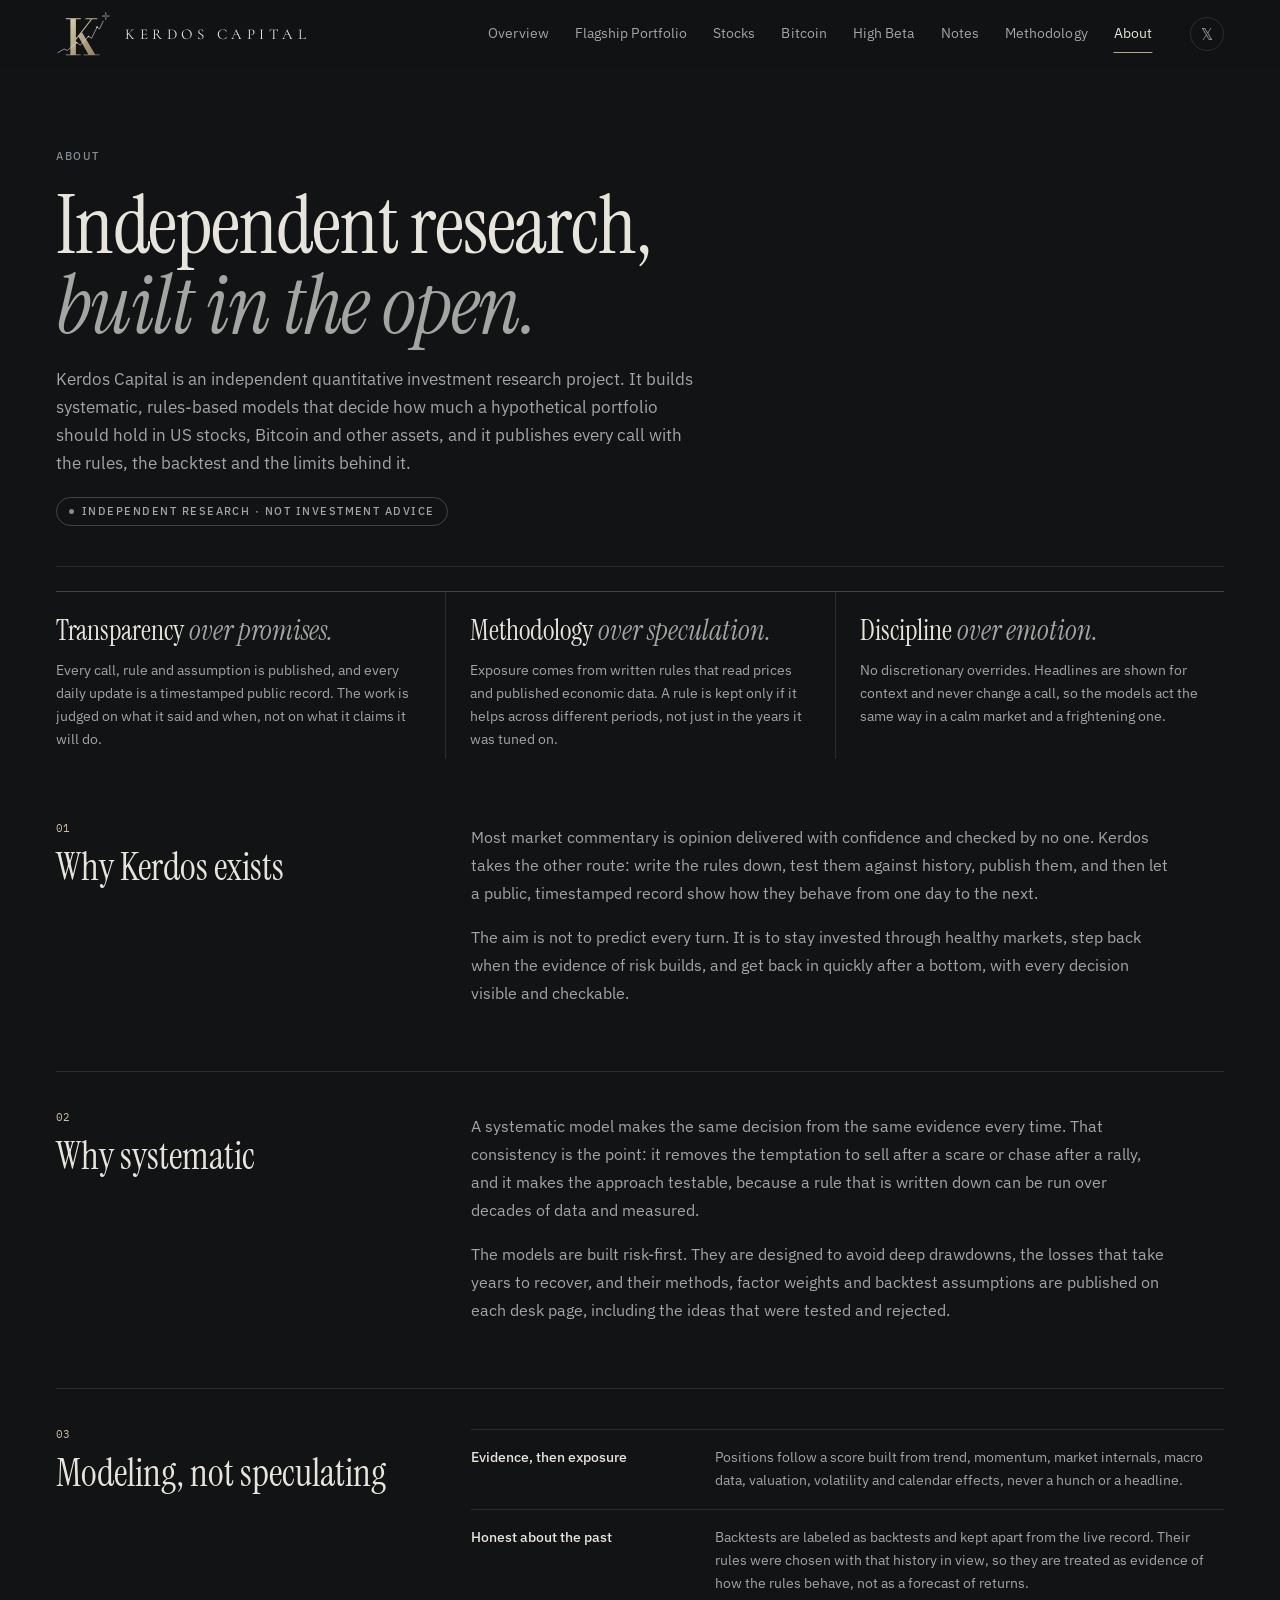
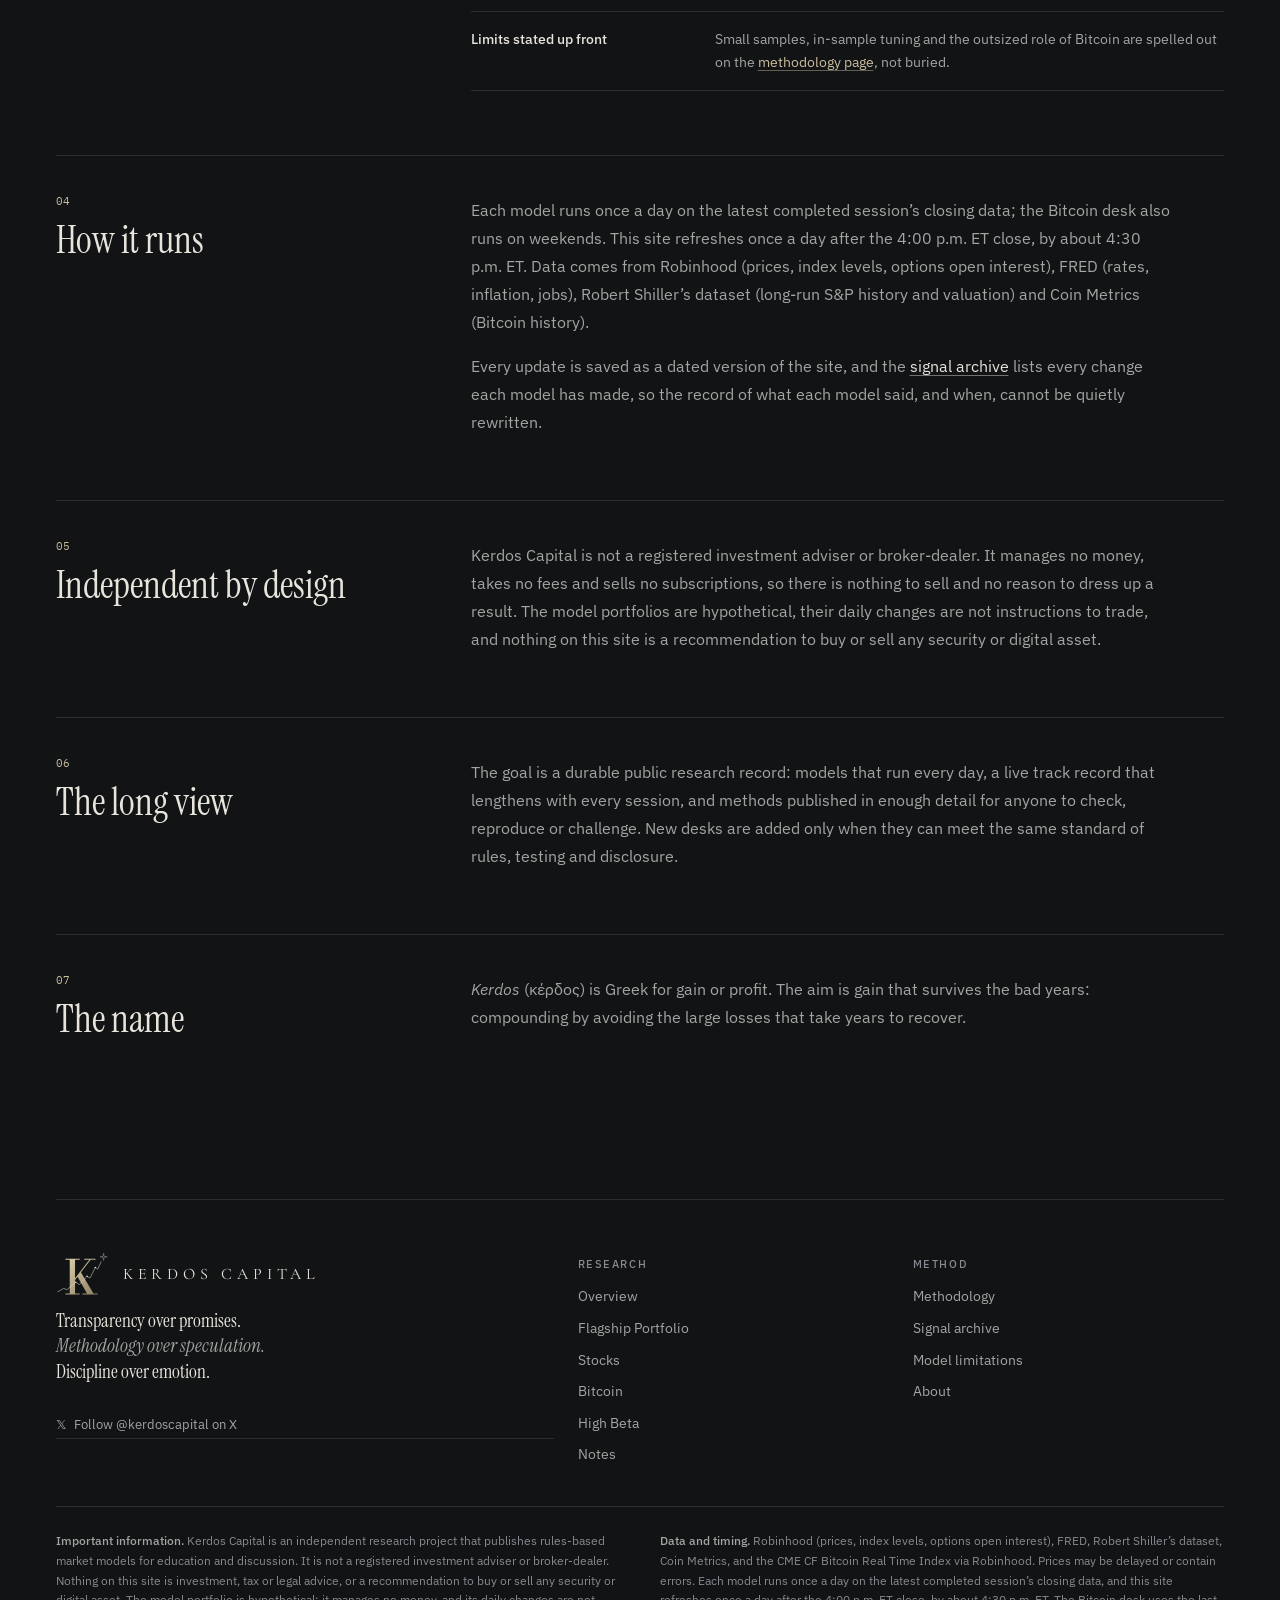
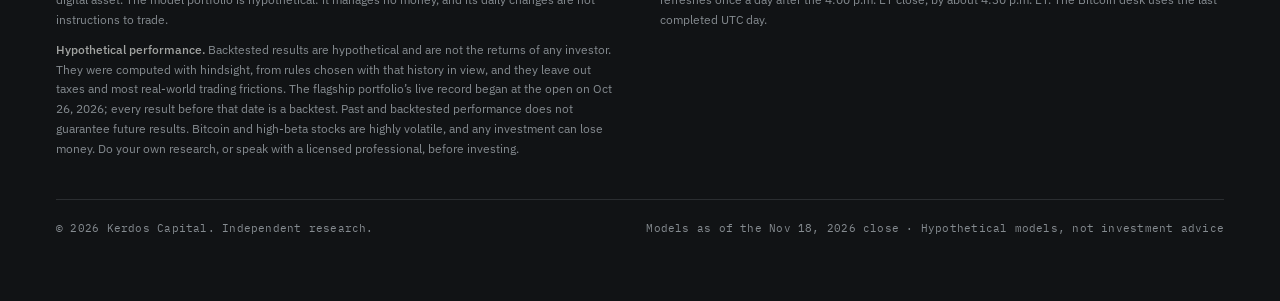
==== commit cccd7c51: "Stocks close (2026-11-18 17:19 ET) Co-Authored-By: Claude Opus 5 <noreply@anthropic.com> Claude-Sess" ====
--- a/about.html
+++ b/about.html
@@ -204,13 +204,13 @@
 <meta property="og:title" content="About · Kerdos Capital">
 <meta property="og:description" content="What Kerdos Capital is, why it publishes its research in the open, how its models are built and run, and what it is not.">
 <meta property="og:url" content="https://kerdoscapital.xyz/about.html">
-<meta property="og:image" content="https://kerdoscapital.xyz/og.png?v=20261117">
+<meta property="og:image" content="https://kerdoscapital.xyz/og.png?v=20261118">
 <meta property="og:image:width" content="1200">
 <meta property="og:image:height" content="630">
 <meta name="twitter:card" content="summary_large_image">
 <meta name="twitter:title" content="About · Kerdos Capital">
 <meta name="twitter:description" content="What Kerdos Capital is, why it publishes its research in the open, how its models are built and run, and what it is not.">
-<meta name="twitter:image" content="https://kerdoscapital.xyz/og.png?v=20261117">
+<meta name="twitter:image" content="https://kerdoscapital.xyz/og.png?v=20261118">
 <!--/kerdos-head-->
 <style id="k-retail">
 .k-strip{display:flex;flex-wrap:wrap;align-items:center;gap:4px 18px;padding:11px 0;border-bottom:1px solid var(--hair);font-family:var(--f-num);font-size:12px;letter-spacing:.02em;color:var(--muted)}
@@ -343,7 +343,7 @@
       <p><b>Hypothetical performance.</b> Backtested results are hypothetical and are not the returns of any investor. They were computed with hindsight, from rules chosen with that history in view, and they leave out taxes and most real-world trading frictions. The flagship portfolio’s live record began at the open on Oct 26, 2026; every result before that date is a backtest. Past and backtested performance does not guarantee future results. Bitcoin and high-beta stocks are highly volatile, and any investment can lose money. Do your own research, or speak with a licensed professional, before investing.</p>
       <p><b>Data and timing.</b> Robinhood (prices, index levels, options open interest), FRED, Robert Shiller’s dataset, Coin Metrics, and the CME CF Bitcoin Real Time Index via Robinhood. Prices may be delayed or contain errors. Each model runs once a day on the latest completed session’s closing data, and this site refreshes once a day after the 4:00 p.m. ET close, by about 4:30 p.m. ET. The Bitcoin desk uses the last completed UTC day.</p>
     </div>
-    <div class="kf-base"><span>© 2026 Kerdos Capital. Independent research.</span><span>Models as of the Nov 17, 2026 close · Hypothetical models, not investment advice</span></div>
+    <div class="kf-base"><span>© 2026 Kerdos Capital. Independent research.</span><span>Models as of the Nov 18, 2026 close · Hypothetical models, not investment advice</span></div>
   </footer>
 </div>
 </body>
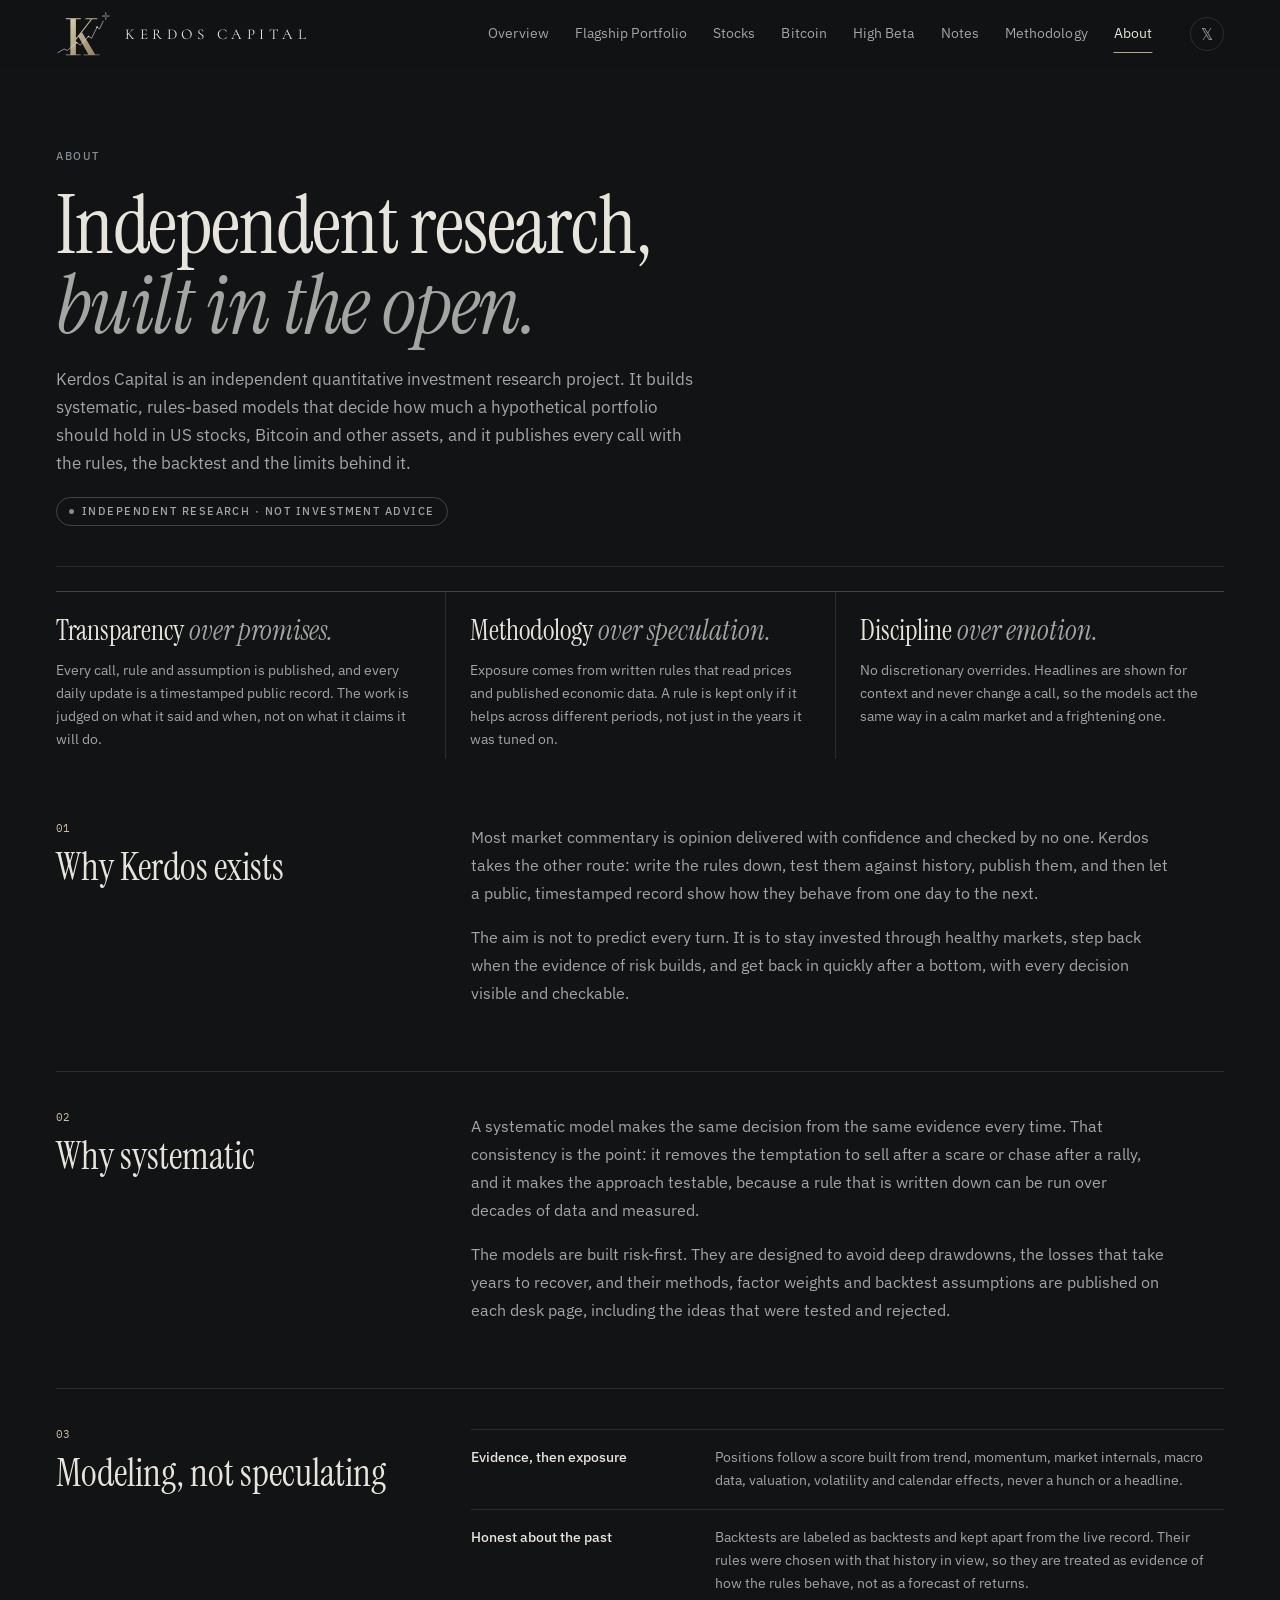
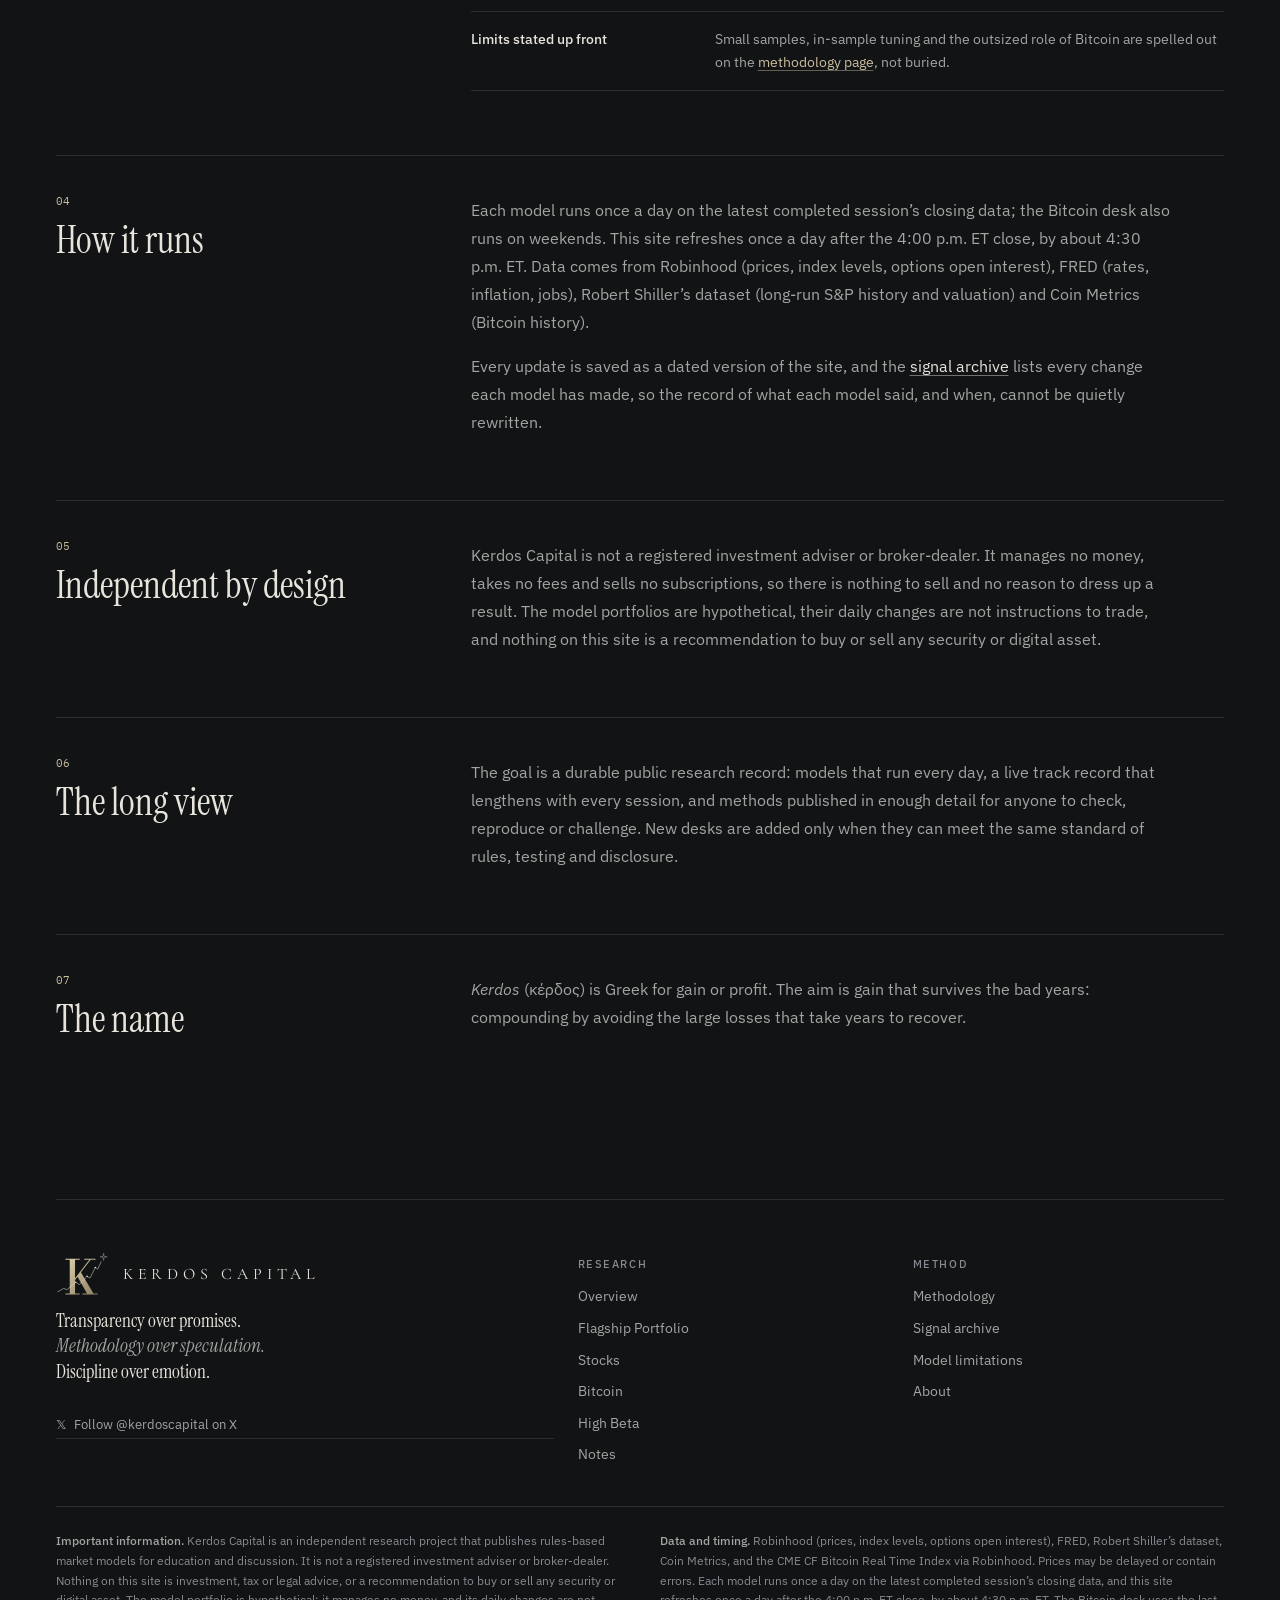
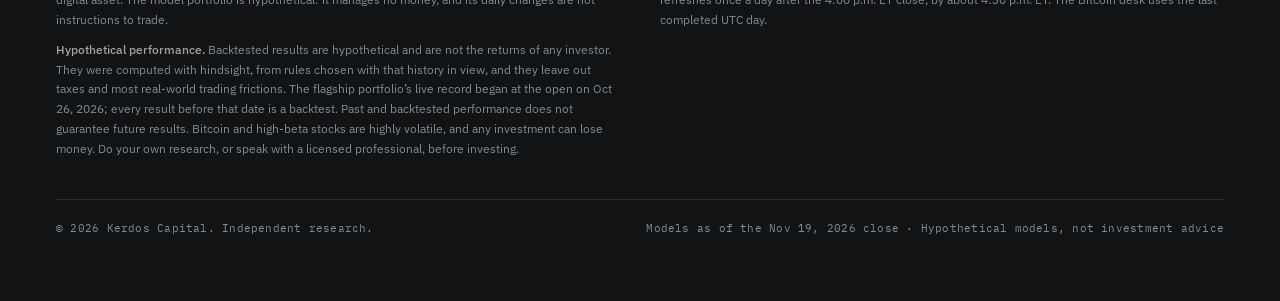
==== commit bee173f9: "Stocks close (2026-11-19 17:21 ET) Co-Authored-By: Claude Opus 5 <noreply@anthropic.com> Claude-Sess" ====
--- a/about.html
+++ b/about.html
@@ -204,13 +204,13 @@
 <meta property="og:title" content="About · Kerdos Capital">
 <meta property="og:description" content="What Kerdos Capital is, why it publishes its research in the open, how its models are built and run, and what it is not.">
 <meta property="og:url" content="https://kerdoscapital.xyz/about.html">
-<meta property="og:image" content="https://kerdoscapital.xyz/og.png?v=20261118">
+<meta property="og:image" content="https://kerdoscapital.xyz/og.png?v=20261119">
 <meta property="og:image:width" content="1200">
 <meta property="og:image:height" content="630">
 <meta name="twitter:card" content="summary_large_image">
 <meta name="twitter:title" content="About · Kerdos Capital">
 <meta name="twitter:description" content="What Kerdos Capital is, why it publishes its research in the open, how its models are built and run, and what it is not.">
-<meta name="twitter:image" content="https://kerdoscapital.xyz/og.png?v=20261118">
+<meta name="twitter:image" content="https://kerdoscapital.xyz/og.png?v=20261119">
 <!--/kerdos-head-->
 <style id="k-retail">
 .k-strip{display:flex;flex-wrap:wrap;align-items:center;gap:4px 18px;padding:11px 0;border-bottom:1px solid var(--hair);font-family:var(--f-num);font-size:12px;letter-spacing:.02em;color:var(--muted)}
@@ -343,7 +343,7 @@
       <p><b>Hypothetical performance.</b> Backtested results are hypothetical and are not the returns of any investor. They were computed with hindsight, from rules chosen with that history in view, and they leave out taxes and most real-world trading frictions. The flagship portfolio’s live record began at the open on Oct 26, 2026; every result before that date is a backtest. Past and backtested performance does not guarantee future results. Bitcoin and high-beta stocks are highly volatile, and any investment can lose money. Do your own research, or speak with a licensed professional, before investing.</p>
       <p><b>Data and timing.</b> Robinhood (prices, index levels, options open interest), FRED, Robert Shiller’s dataset, Coin Metrics, and the CME CF Bitcoin Real Time Index via Robinhood. Prices may be delayed or contain errors. Each model runs once a day on the latest completed session’s closing data, and this site refreshes once a day after the 4:00 p.m. ET close, by about 4:30 p.m. ET. The Bitcoin desk uses the last completed UTC day.</p>
     </div>
-    <div class="kf-base"><span>© 2026 Kerdos Capital. Independent research.</span><span>Models as of the Nov 18, 2026 close · Hypothetical models, not investment advice</span></div>
+    <div class="kf-base"><span>© 2026 Kerdos Capital. Independent research.</span><span>Models as of the Nov 19, 2026 close · Hypothetical models, not investment advice</span></div>
   </footer>
 </div>
 </body>
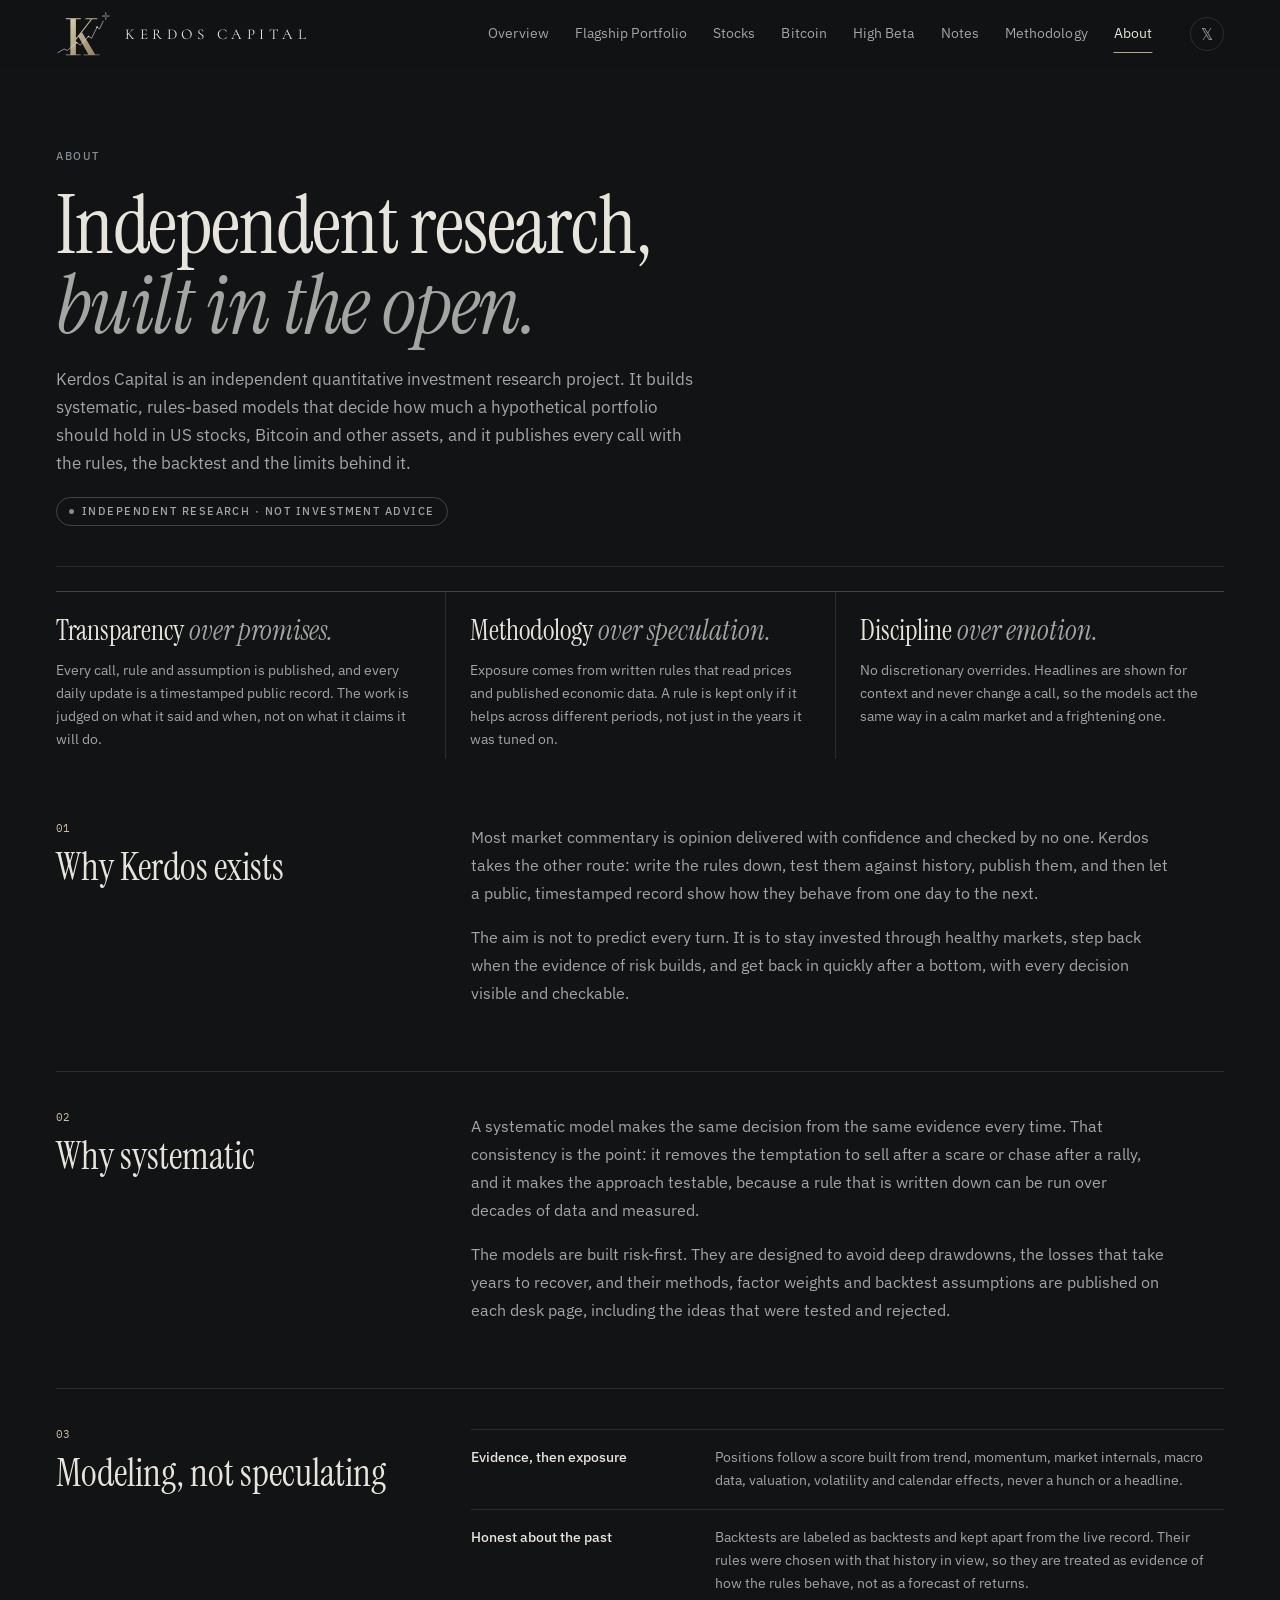
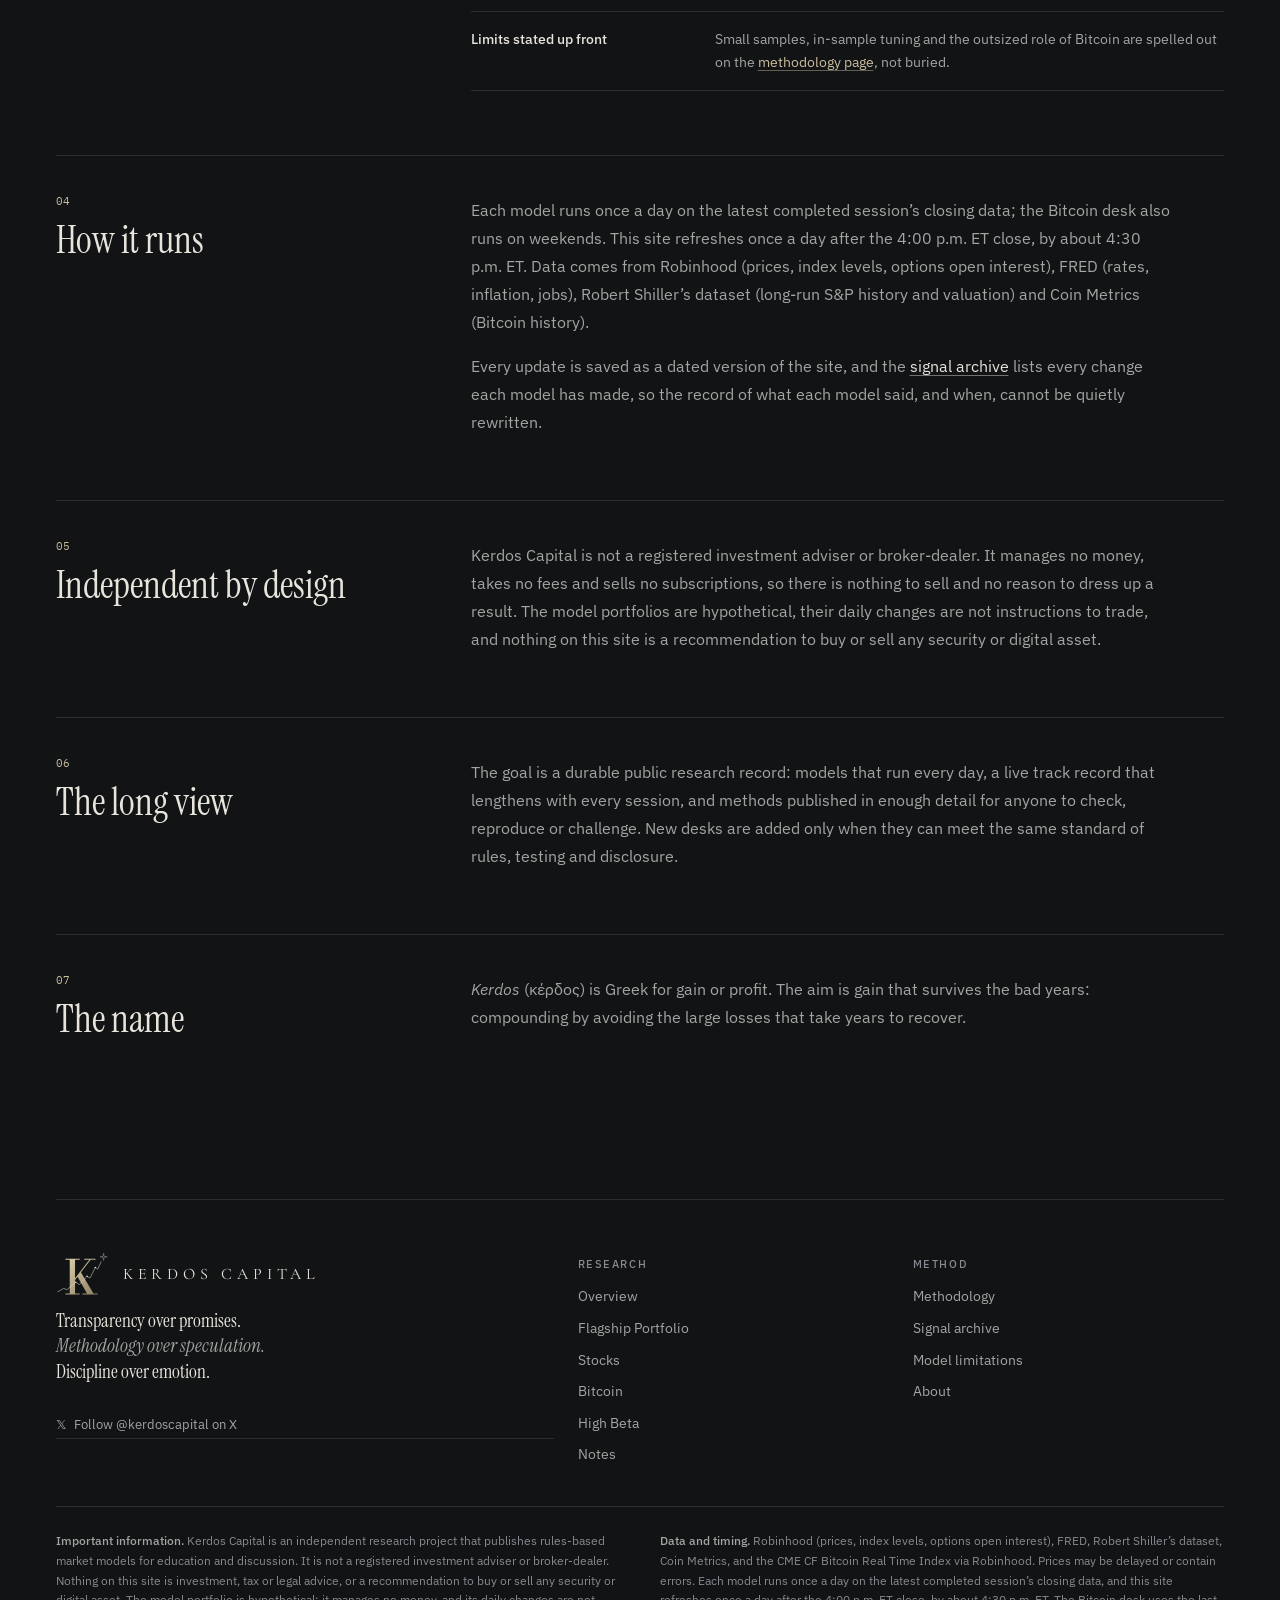
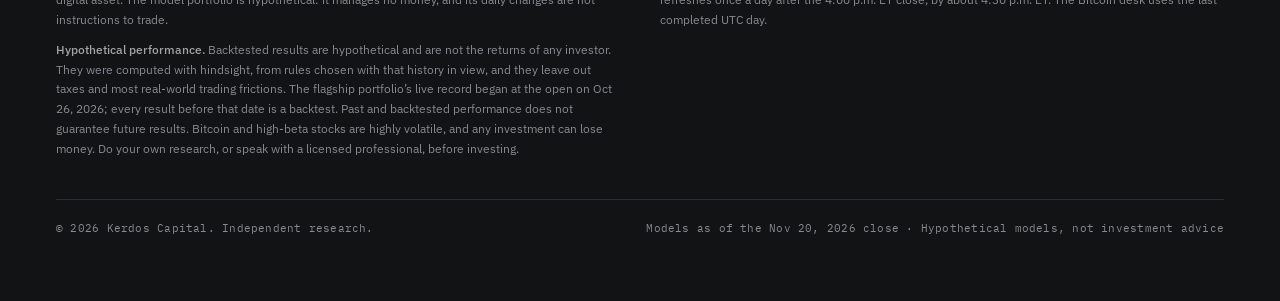
==== commit 9cd4cae5: "Stocks close (2026-11-20 17:19 ET) Co-Authored-By: Claude Opus 5 <noreply@anthropic.com> Claude-Sess" ====
--- a/about.html
+++ b/about.html
@@ -204,13 +204,13 @@
 <meta property="og:title" content="About · Kerdos Capital">
 <meta property="og:description" content="What Kerdos Capital is, why it publishes its research in the open, how its models are built and run, and what it is not.">
 <meta property="og:url" content="https://kerdoscapital.xyz/about.html">
-<meta property="og:image" content="https://kerdoscapital.xyz/og.png?v=20261119">
+<meta property="og:image" content="https://kerdoscapital.xyz/og.png?v=20261120">
 <meta property="og:image:width" content="1200">
 <meta property="og:image:height" content="630">
 <meta name="twitter:card" content="summary_large_image">
 <meta name="twitter:title" content="About · Kerdos Capital">
 <meta name="twitter:description" content="What Kerdos Capital is, why it publishes its research in the open, how its models are built and run, and what it is not.">
-<meta name="twitter:image" content="https://kerdoscapital.xyz/og.png?v=20261119">
+<meta name="twitter:image" content="https://kerdoscapital.xyz/og.png?v=20261120">
 <!--/kerdos-head-->
 <style id="k-retail">
 .k-strip{display:flex;flex-wrap:wrap;align-items:center;gap:4px 18px;padding:11px 0;border-bottom:1px solid var(--hair);font-family:var(--f-num);font-size:12px;letter-spacing:.02em;color:var(--muted)}
@@ -343,7 +343,7 @@
       <p><b>Hypothetical performance.</b> Backtested results are hypothetical and are not the returns of any investor. They were computed with hindsight, from rules chosen with that history in view, and they leave out taxes and most real-world trading frictions. The flagship portfolio’s live record began at the open on Oct 26, 2026; every result before that date is a backtest. Past and backtested performance does not guarantee future results. Bitcoin and high-beta stocks are highly volatile, and any investment can lose money. Do your own research, or speak with a licensed professional, before investing.</p>
       <p><b>Data and timing.</b> Robinhood (prices, index levels, options open interest), FRED, Robert Shiller’s dataset, Coin Metrics, and the CME CF Bitcoin Real Time Index via Robinhood. Prices may be delayed or contain errors. Each model runs once a day on the latest completed session’s closing data, and this site refreshes once a day after the 4:00 p.m. ET close, by about 4:30 p.m. ET. The Bitcoin desk uses the last completed UTC day.</p>
     </div>
-    <div class="kf-base"><span>© 2026 Kerdos Capital. Independent research.</span><span>Models as of the Nov 19, 2026 close · Hypothetical models, not investment advice</span></div>
+    <div class="kf-base"><span>© 2026 Kerdos Capital. Independent research.</span><span>Models as of the Nov 20, 2026 close · Hypothetical models, not investment advice</span></div>
   </footer>
 </div>
 </body>
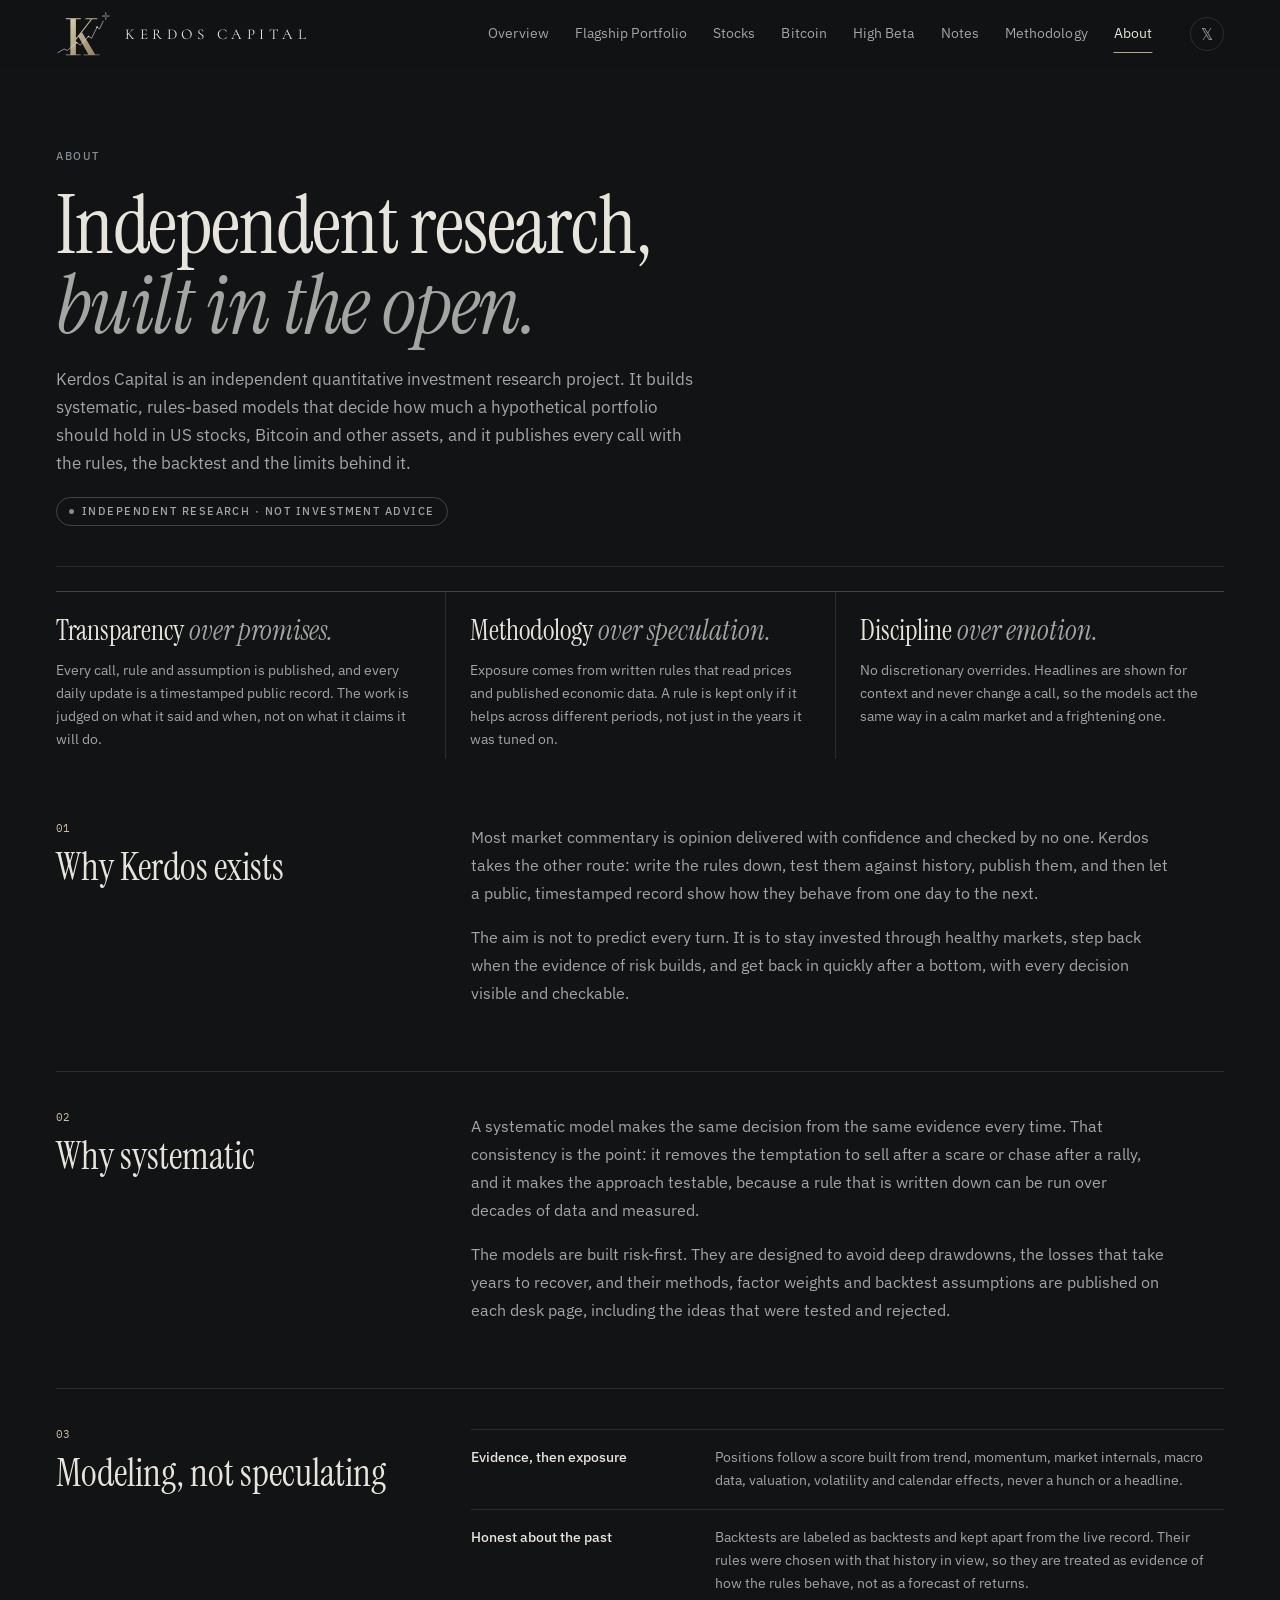
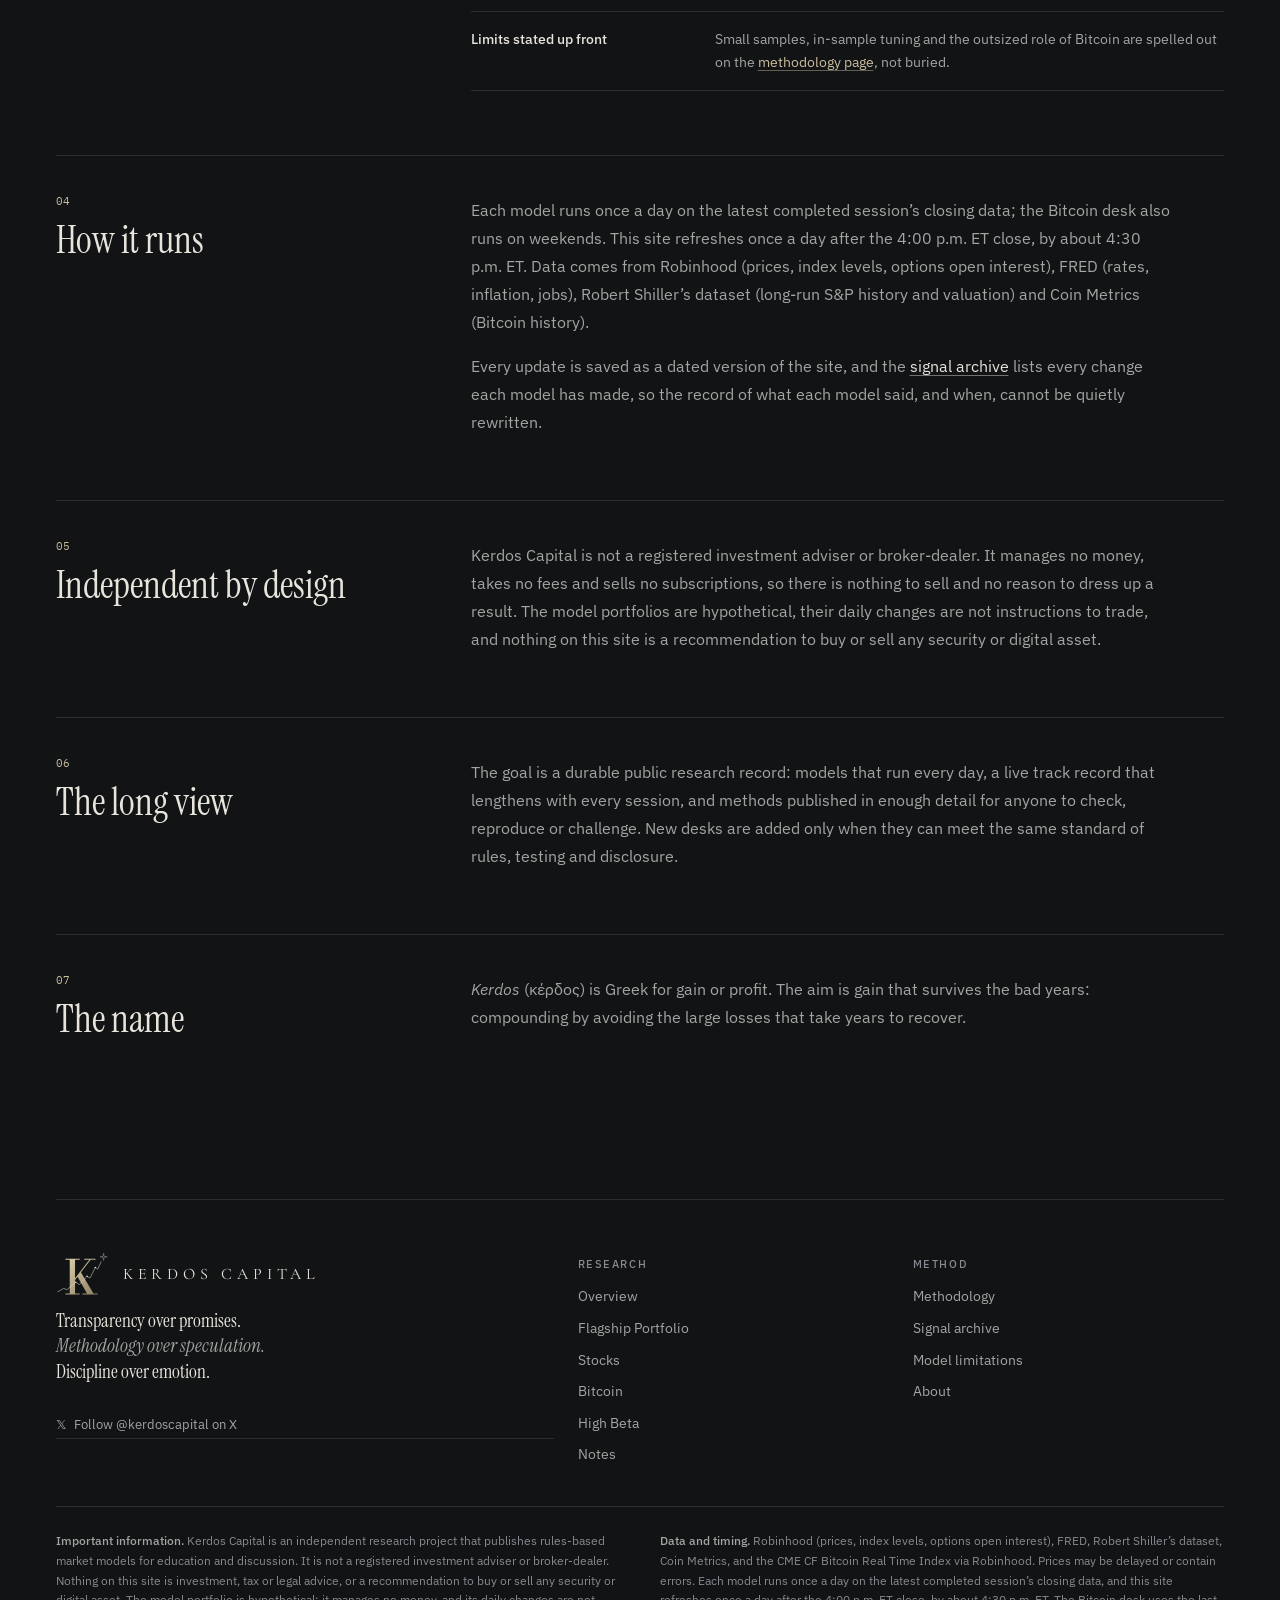
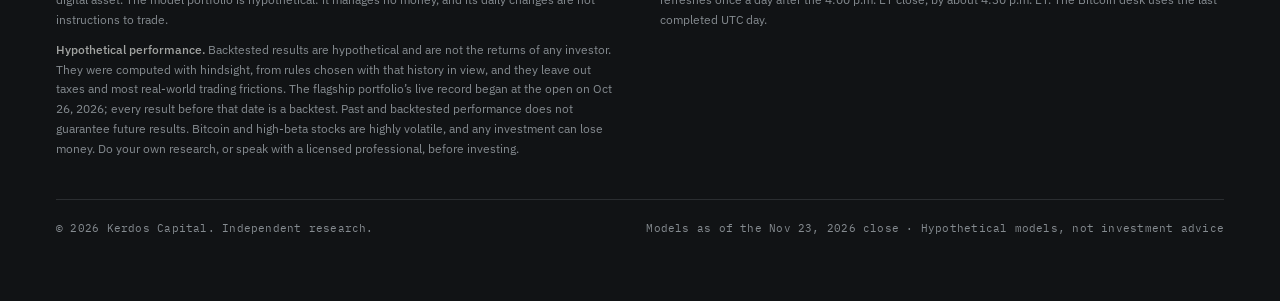
==== commit f18d5148: "Stocks close (2026-11-23 17:22 ET) Co-Authored-By: Claude Opus 5 <noreply@anthropic.com> Claude-Sess" ====
--- a/about.html
+++ b/about.html
@@ -204,13 +204,13 @@
 <meta property="og:title" content="About · Kerdos Capital">
 <meta property="og:description" content="What Kerdos Capital is, why it publishes its research in the open, how its models are built and run, and what it is not.">
 <meta property="og:url" content="https://kerdoscapital.xyz/about.html">
-<meta property="og:image" content="https://kerdoscapital.xyz/og.png?v=20261120">
+<meta property="og:image" content="https://kerdoscapital.xyz/og.png?v=20261123">
 <meta property="og:image:width" content="1200">
 <meta property="og:image:height" content="630">
 <meta name="twitter:card" content="summary_large_image">
 <meta name="twitter:title" content="About · Kerdos Capital">
 <meta name="twitter:description" content="What Kerdos Capital is, why it publishes its research in the open, how its models are built and run, and what it is not.">
-<meta name="twitter:image" content="https://kerdoscapital.xyz/og.png?v=20261120">
+<meta name="twitter:image" content="https://kerdoscapital.xyz/og.png?v=20261123">
 <!--/kerdos-head-->
 <style id="k-retail">
 .k-strip{display:flex;flex-wrap:wrap;align-items:center;gap:4px 18px;padding:11px 0;border-bottom:1px solid var(--hair);font-family:var(--f-num);font-size:12px;letter-spacing:.02em;color:var(--muted)}
@@ -343,7 +343,7 @@
       <p><b>Hypothetical performance.</b> Backtested results are hypothetical and are not the returns of any investor. They were computed with hindsight, from rules chosen with that history in view, and they leave out taxes and most real-world trading frictions. The flagship portfolio’s live record began at the open on Oct 26, 2026; every result before that date is a backtest. Past and backtested performance does not guarantee future results. Bitcoin and high-beta stocks are highly volatile, and any investment can lose money. Do your own research, or speak with a licensed professional, before investing.</p>
       <p><b>Data and timing.</b> Robinhood (prices, index levels, options open interest), FRED, Robert Shiller’s dataset, Coin Metrics, and the CME CF Bitcoin Real Time Index via Robinhood. Prices may be delayed or contain errors. Each model runs once a day on the latest completed session’s closing data, and this site refreshes once a day after the 4:00 p.m. ET close, by about 4:30 p.m. ET. The Bitcoin desk uses the last completed UTC day.</p>
     </div>
-    <div class="kf-base"><span>© 2026 Kerdos Capital. Independent research.</span><span>Models as of the Nov 20, 2026 close · Hypothetical models, not investment advice</span></div>
+    <div class="kf-base"><span>© 2026 Kerdos Capital. Independent research.</span><span>Models as of the Nov 23, 2026 close · Hypothetical models, not investment advice</span></div>
   </footer>
 </div>
 </body>
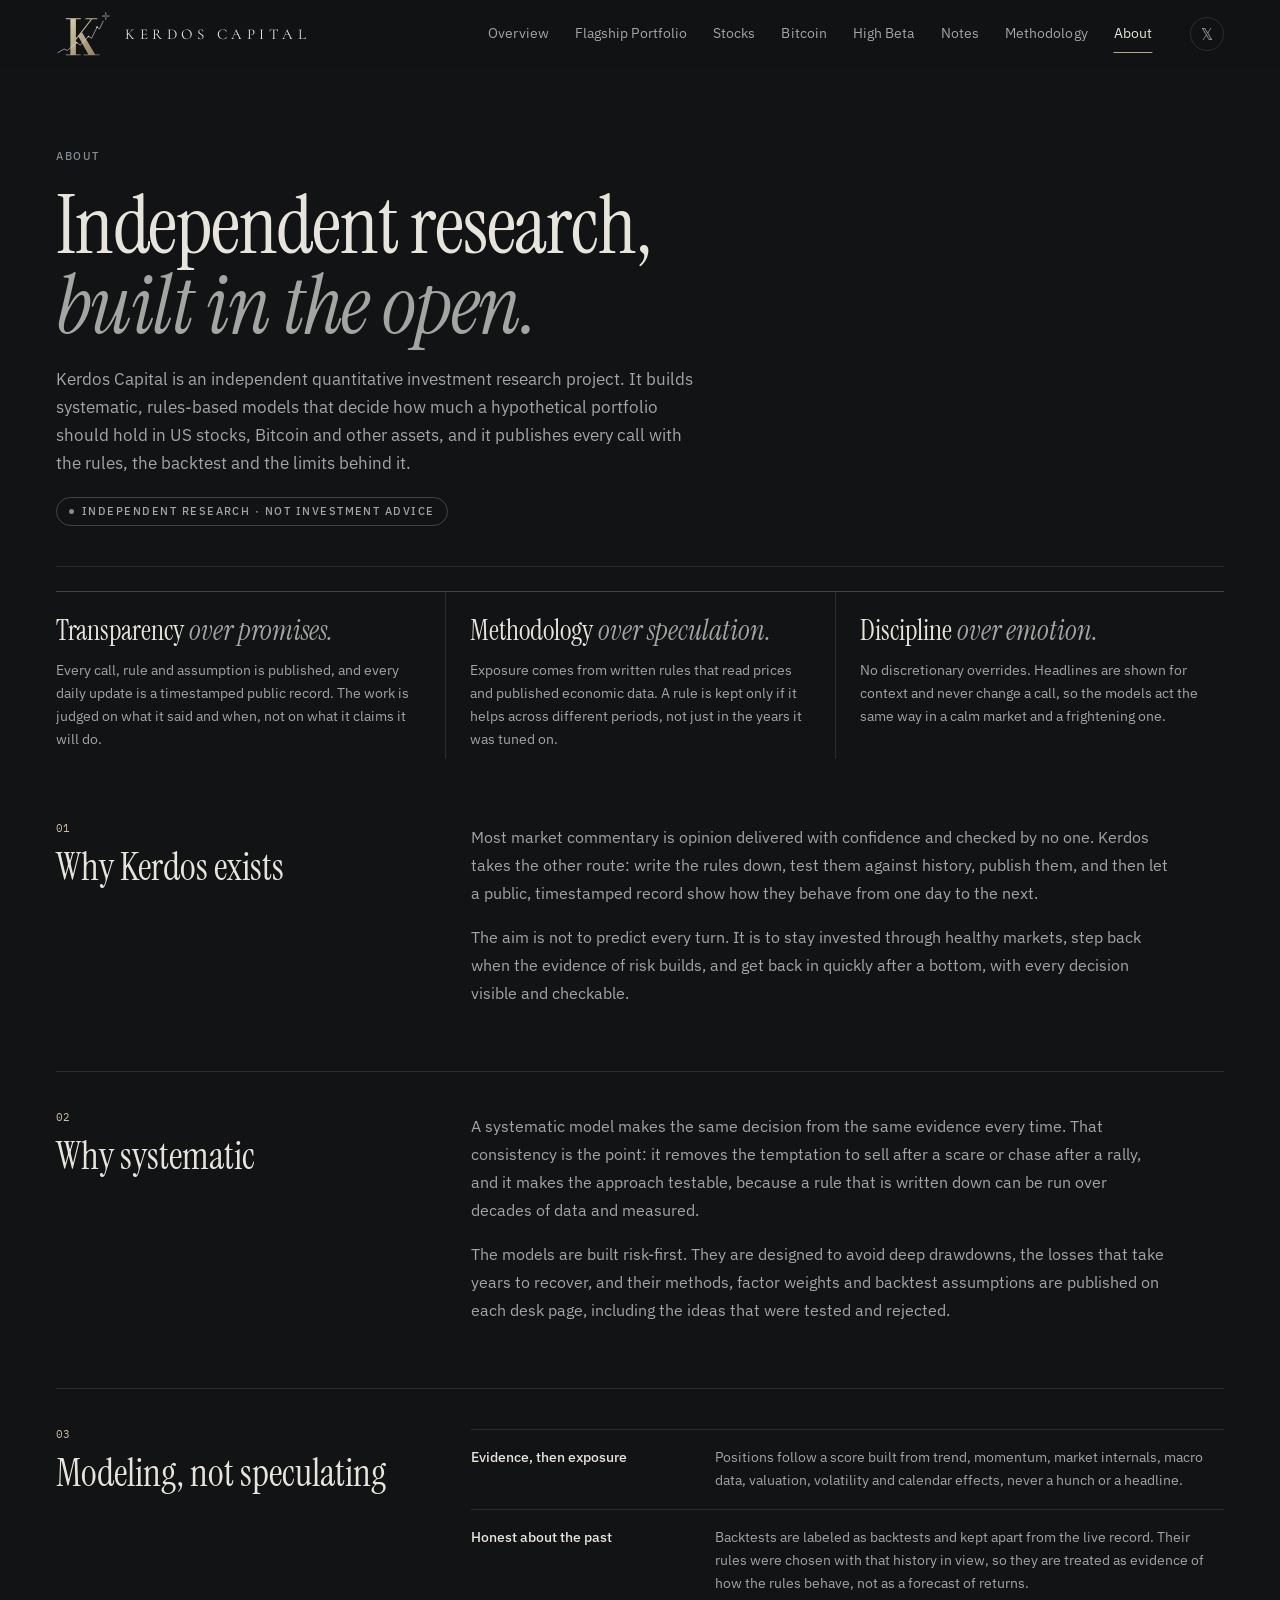
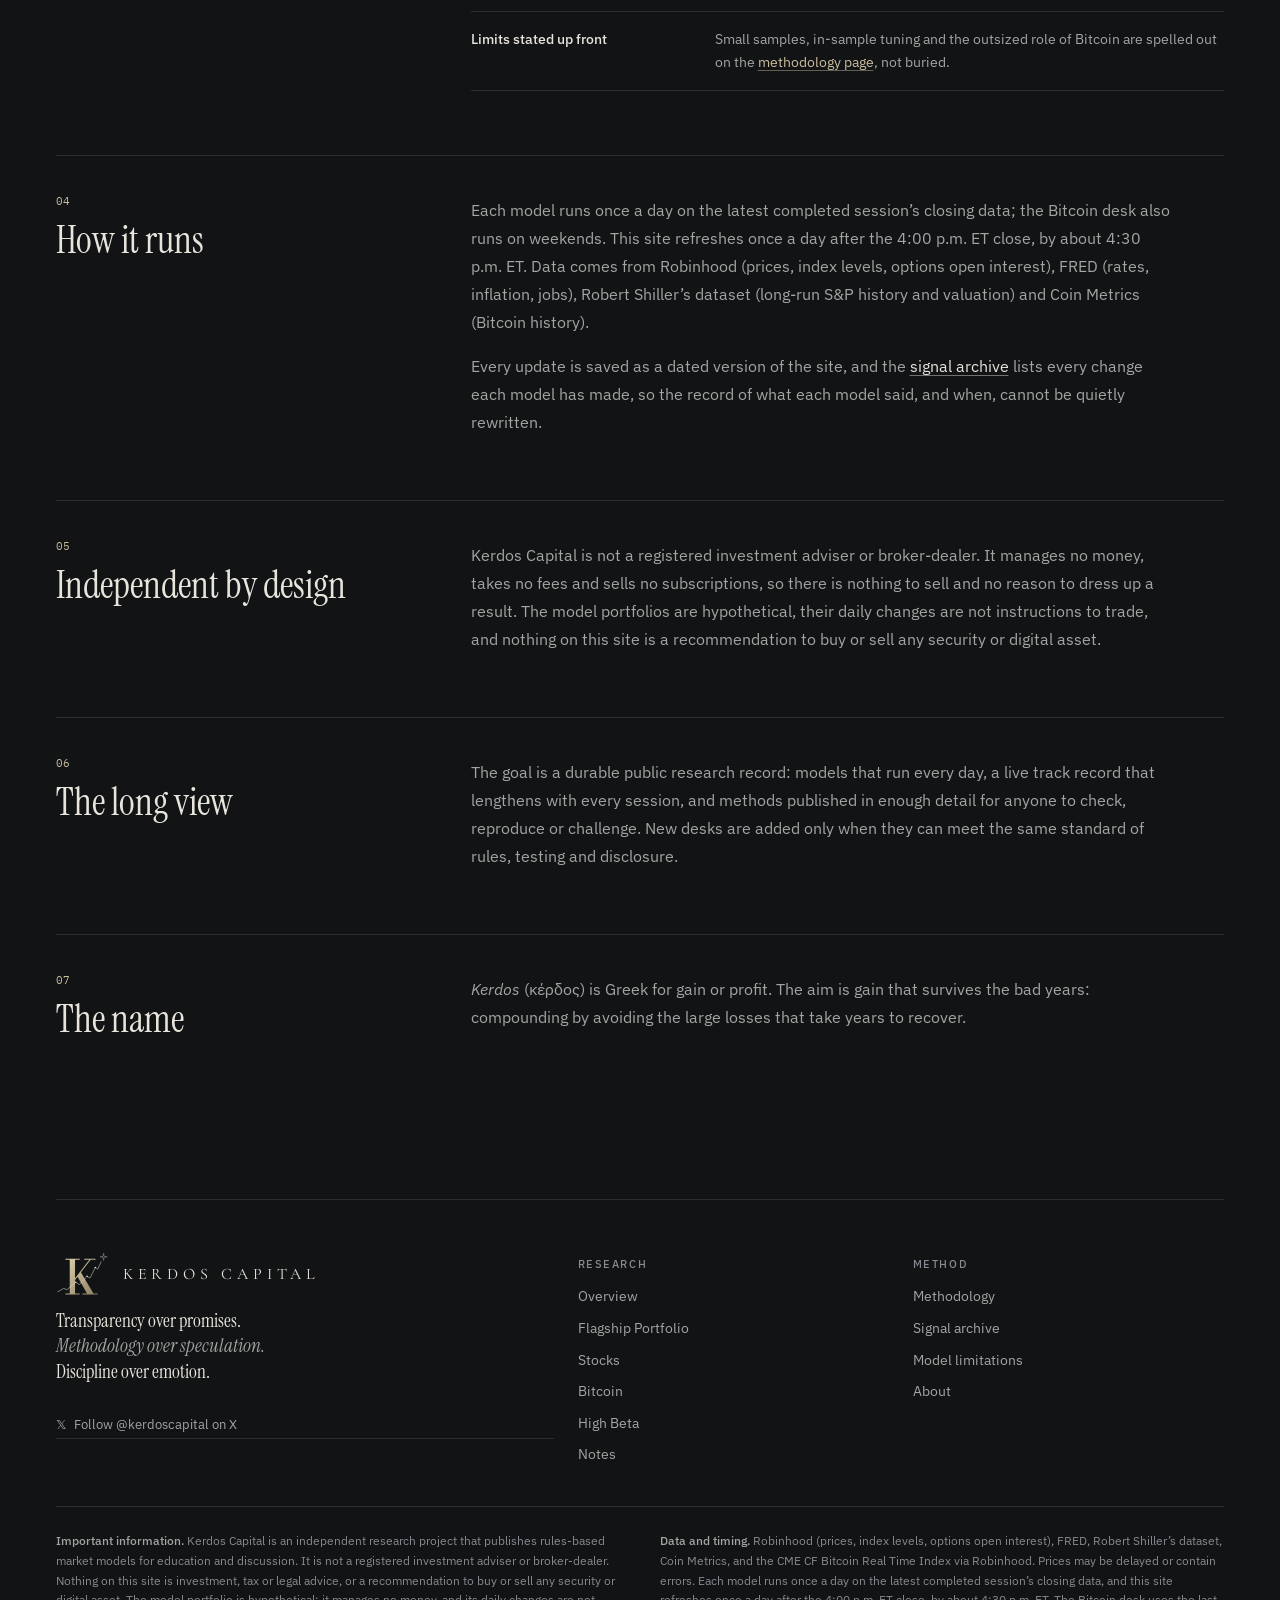
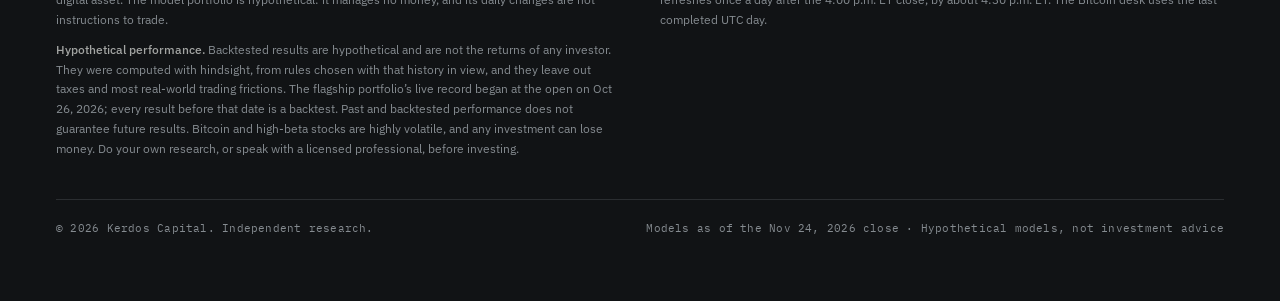
==== commit fbfc7a25: "Stocks close (2026-11-24 17:20 ET) Co-Authored-By: Claude Opus 5 <noreply@anthropic.com> Claude-Sess" ====
--- a/about.html
+++ b/about.html
@@ -204,13 +204,13 @@
 <meta property="og:title" content="About · Kerdos Capital">
 <meta property="og:description" content="What Kerdos Capital is, why it publishes its research in the open, how its models are built and run, and what it is not.">
 <meta property="og:url" content="https://kerdoscapital.xyz/about.html">
-<meta property="og:image" content="https://kerdoscapital.xyz/og.png?v=20261123">
+<meta property="og:image" content="https://kerdoscapital.xyz/og.png?v=20261124">
 <meta property="og:image:width" content="1200">
 <meta property="og:image:height" content="630">
 <meta name="twitter:card" content="summary_large_image">
 <meta name="twitter:title" content="About · Kerdos Capital">
 <meta name="twitter:description" content="What Kerdos Capital is, why it publishes its research in the open, how its models are built and run, and what it is not.">
-<meta name="twitter:image" content="https://kerdoscapital.xyz/og.png?v=20261123">
+<meta name="twitter:image" content="https://kerdoscapital.xyz/og.png?v=20261124">
 <!--/kerdos-head-->
 <style id="k-retail">
 .k-strip{display:flex;flex-wrap:wrap;align-items:center;gap:4px 18px;padding:11px 0;border-bottom:1px solid var(--hair);font-family:var(--f-num);font-size:12px;letter-spacing:.02em;color:var(--muted)}
@@ -343,7 +343,7 @@
       <p><b>Hypothetical performance.</b> Backtested results are hypothetical and are not the returns of any investor. They were computed with hindsight, from rules chosen with that history in view, and they leave out taxes and most real-world trading frictions. The flagship portfolio’s live record began at the open on Oct 26, 2026; every result before that date is a backtest. Past and backtested performance does not guarantee future results. Bitcoin and high-beta stocks are highly volatile, and any investment can lose money. Do your own research, or speak with a licensed professional, before investing.</p>
       <p><b>Data and timing.</b> Robinhood (prices, index levels, options open interest), FRED, Robert Shiller’s dataset, Coin Metrics, and the CME CF Bitcoin Real Time Index via Robinhood. Prices may be delayed or contain errors. Each model runs once a day on the latest completed session’s closing data, and this site refreshes once a day after the 4:00 p.m. ET close, by about 4:30 p.m. ET. The Bitcoin desk uses the last completed UTC day.</p>
     </div>
-    <div class="kf-base"><span>© 2026 Kerdos Capital. Independent research.</span><span>Models as of the Nov 23, 2026 close · Hypothetical models, not investment advice</span></div>
+    <div class="kf-base"><span>© 2026 Kerdos Capital. Independent research.</span><span>Models as of the Nov 24, 2026 close · Hypothetical models, not investment advice</span></div>
   </footer>
 </div>
 </body>
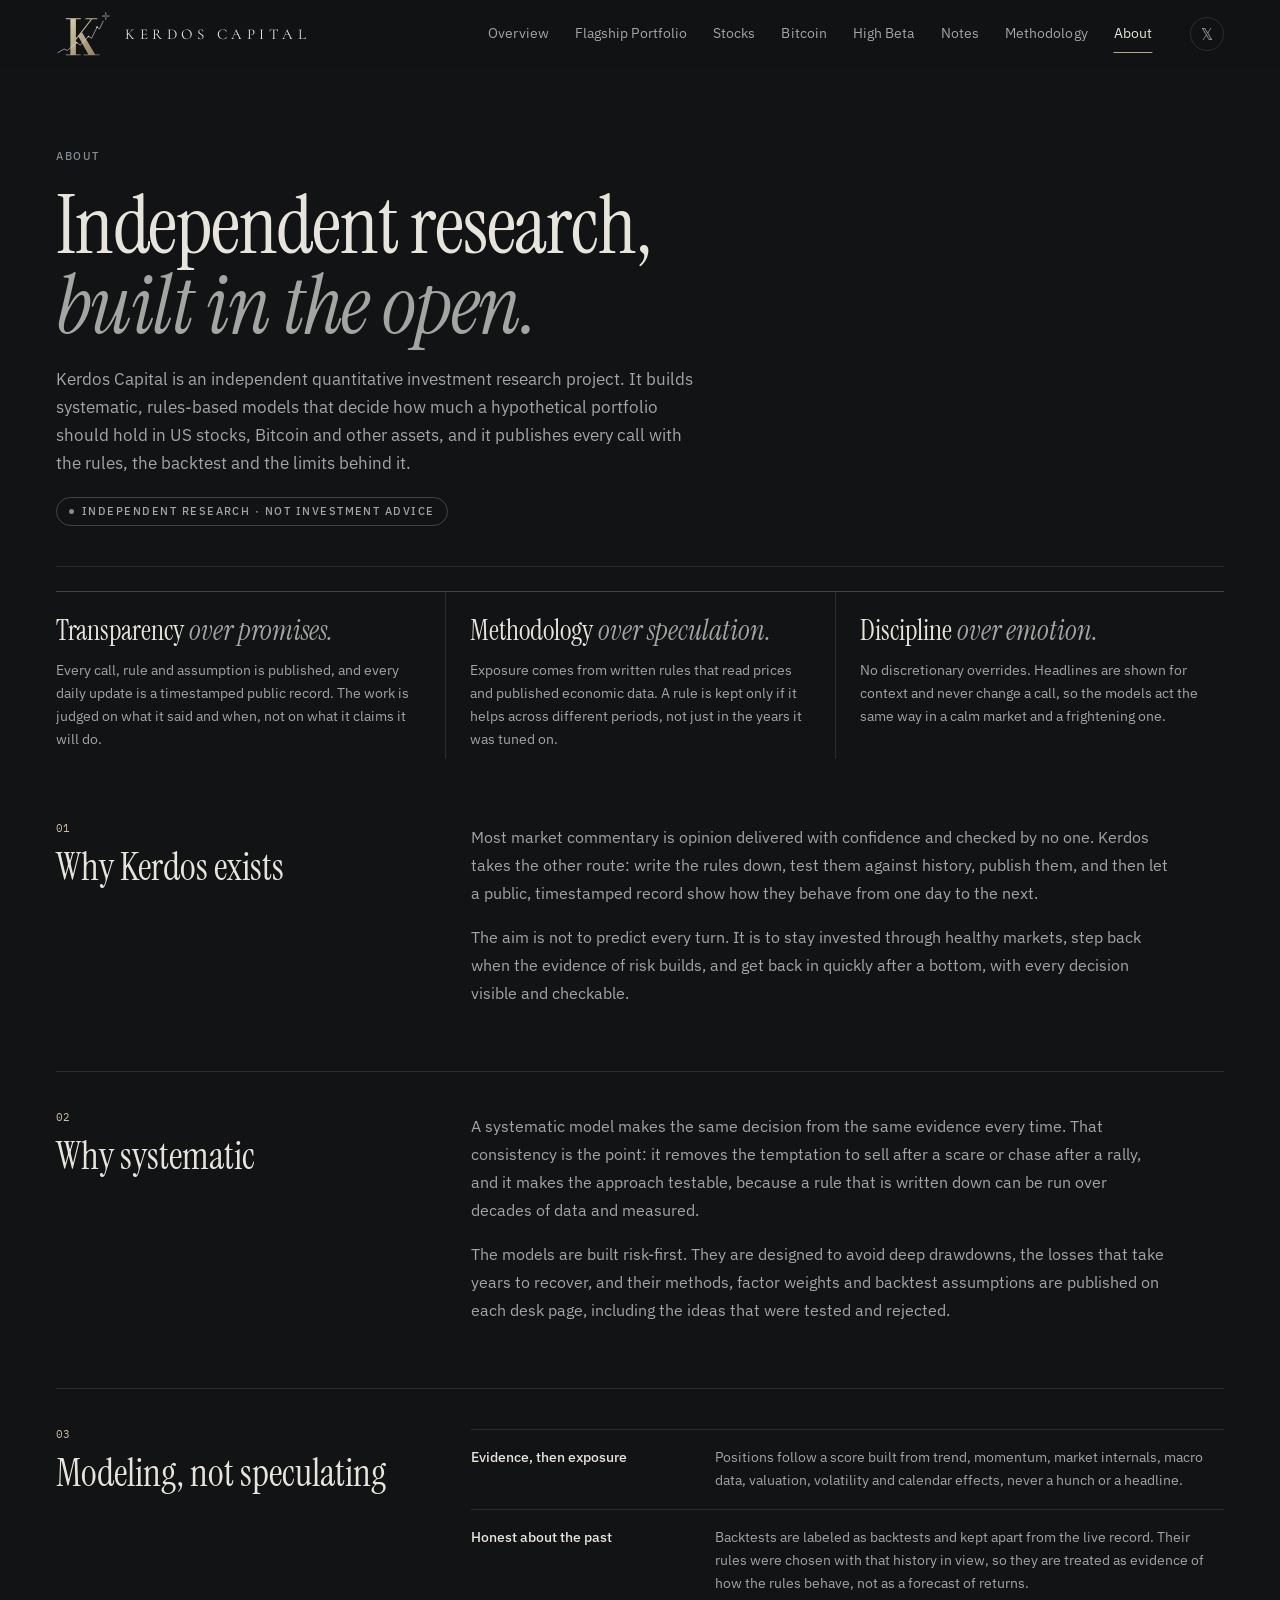
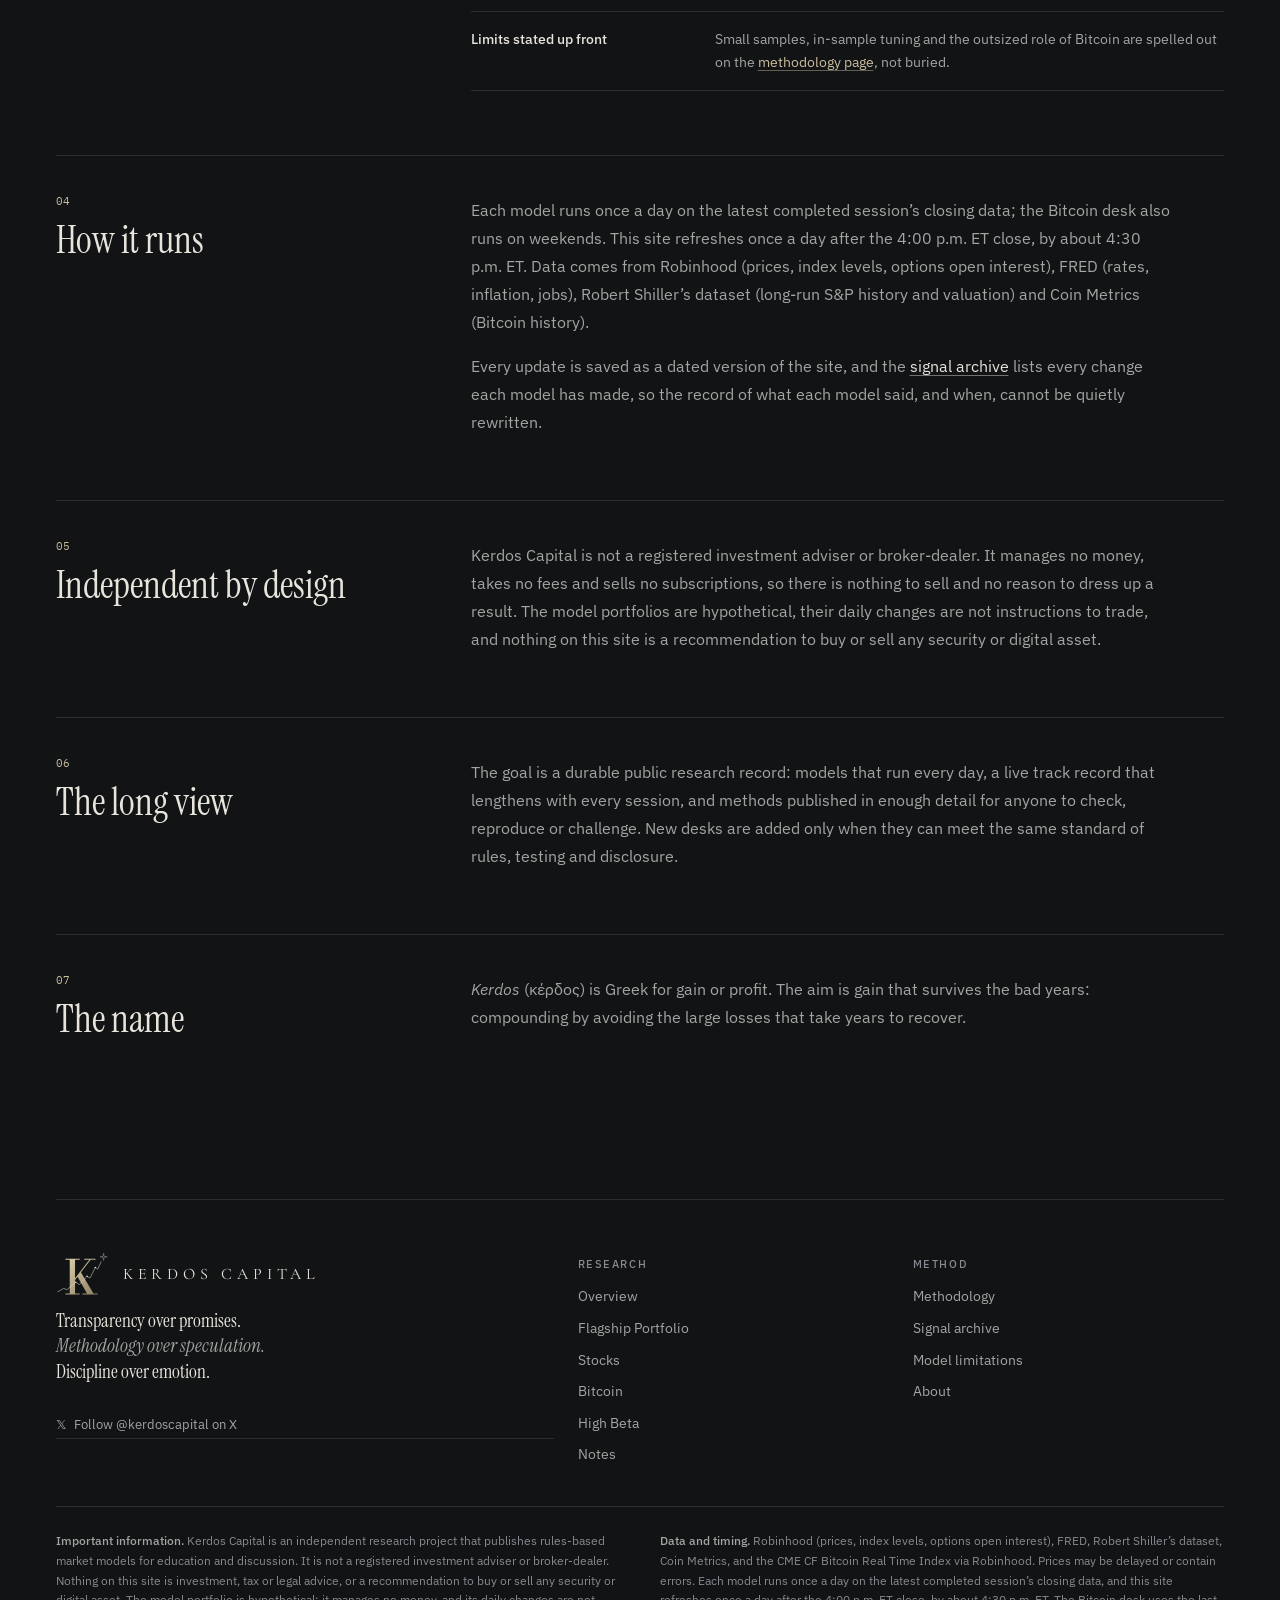
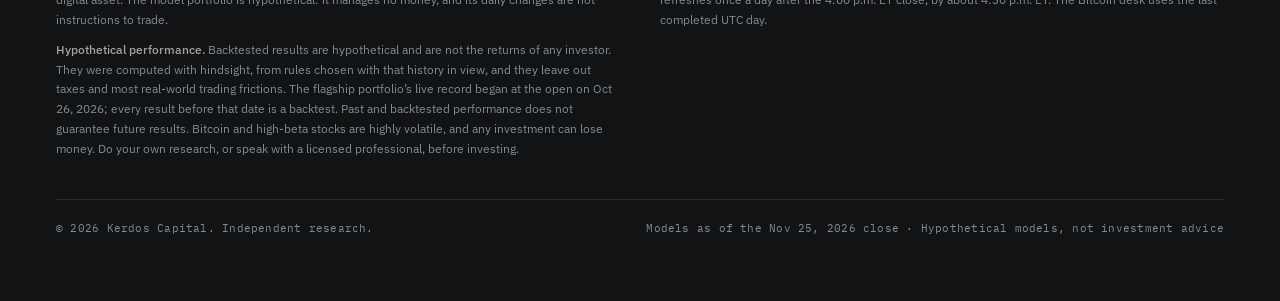
==== commit 03708e12: "Stocks close (2026-11-25 17:26 ET) Co-Authored-By: Claude Opus 5 <noreply@anthropic.com> Claude-Sess" ====
--- a/about.html
+++ b/about.html
@@ -204,13 +204,13 @@
 <meta property="og:title" content="About · Kerdos Capital">
 <meta property="og:description" content="What Kerdos Capital is, why it publishes its research in the open, how its models are built and run, and what it is not.">
 <meta property="og:url" content="https://kerdoscapital.xyz/about.html">
-<meta property="og:image" content="https://kerdoscapital.xyz/og.png?v=20261124">
+<meta property="og:image" content="https://kerdoscapital.xyz/og.png?v=20261125">
 <meta property="og:image:width" content="1200">
 <meta property="og:image:height" content="630">
 <meta name="twitter:card" content="summary_large_image">
 <meta name="twitter:title" content="About · Kerdos Capital">
 <meta name="twitter:description" content="What Kerdos Capital is, why it publishes its research in the open, how its models are built and run, and what it is not.">
-<meta name="twitter:image" content="https://kerdoscapital.xyz/og.png?v=20261124">
+<meta name="twitter:image" content="https://kerdoscapital.xyz/og.png?v=20261125">
 <!--/kerdos-head-->
 <style id="k-retail">
 .k-strip{display:flex;flex-wrap:wrap;align-items:center;gap:4px 18px;padding:11px 0;border-bottom:1px solid var(--hair);font-family:var(--f-num);font-size:12px;letter-spacing:.02em;color:var(--muted)}
@@ -343,7 +343,7 @@
       <p><b>Hypothetical performance.</b> Backtested results are hypothetical and are not the returns of any investor. They were computed with hindsight, from rules chosen with that history in view, and they leave out taxes and most real-world trading frictions. The flagship portfolio’s live record began at the open on Oct 26, 2026; every result before that date is a backtest. Past and backtested performance does not guarantee future results. Bitcoin and high-beta stocks are highly volatile, and any investment can lose money. Do your own research, or speak with a licensed professional, before investing.</p>
       <p><b>Data and timing.</b> Robinhood (prices, index levels, options open interest), FRED, Robert Shiller’s dataset, Coin Metrics, and the CME CF Bitcoin Real Time Index via Robinhood. Prices may be delayed or contain errors. Each model runs once a day on the latest completed session’s closing data, and this site refreshes once a day after the 4:00 p.m. ET close, by about 4:30 p.m. ET. The Bitcoin desk uses the last completed UTC day.</p>
     </div>
-    <div class="kf-base"><span>© 2026 Kerdos Capital. Independent research.</span><span>Models as of the Nov 24, 2026 close · Hypothetical models, not investment advice</span></div>
+    <div class="kf-base"><span>© 2026 Kerdos Capital. Independent research.</span><span>Models as of the Nov 25, 2026 close · Hypothetical models, not investment advice</span></div>
   </footer>
 </div>
 </body>
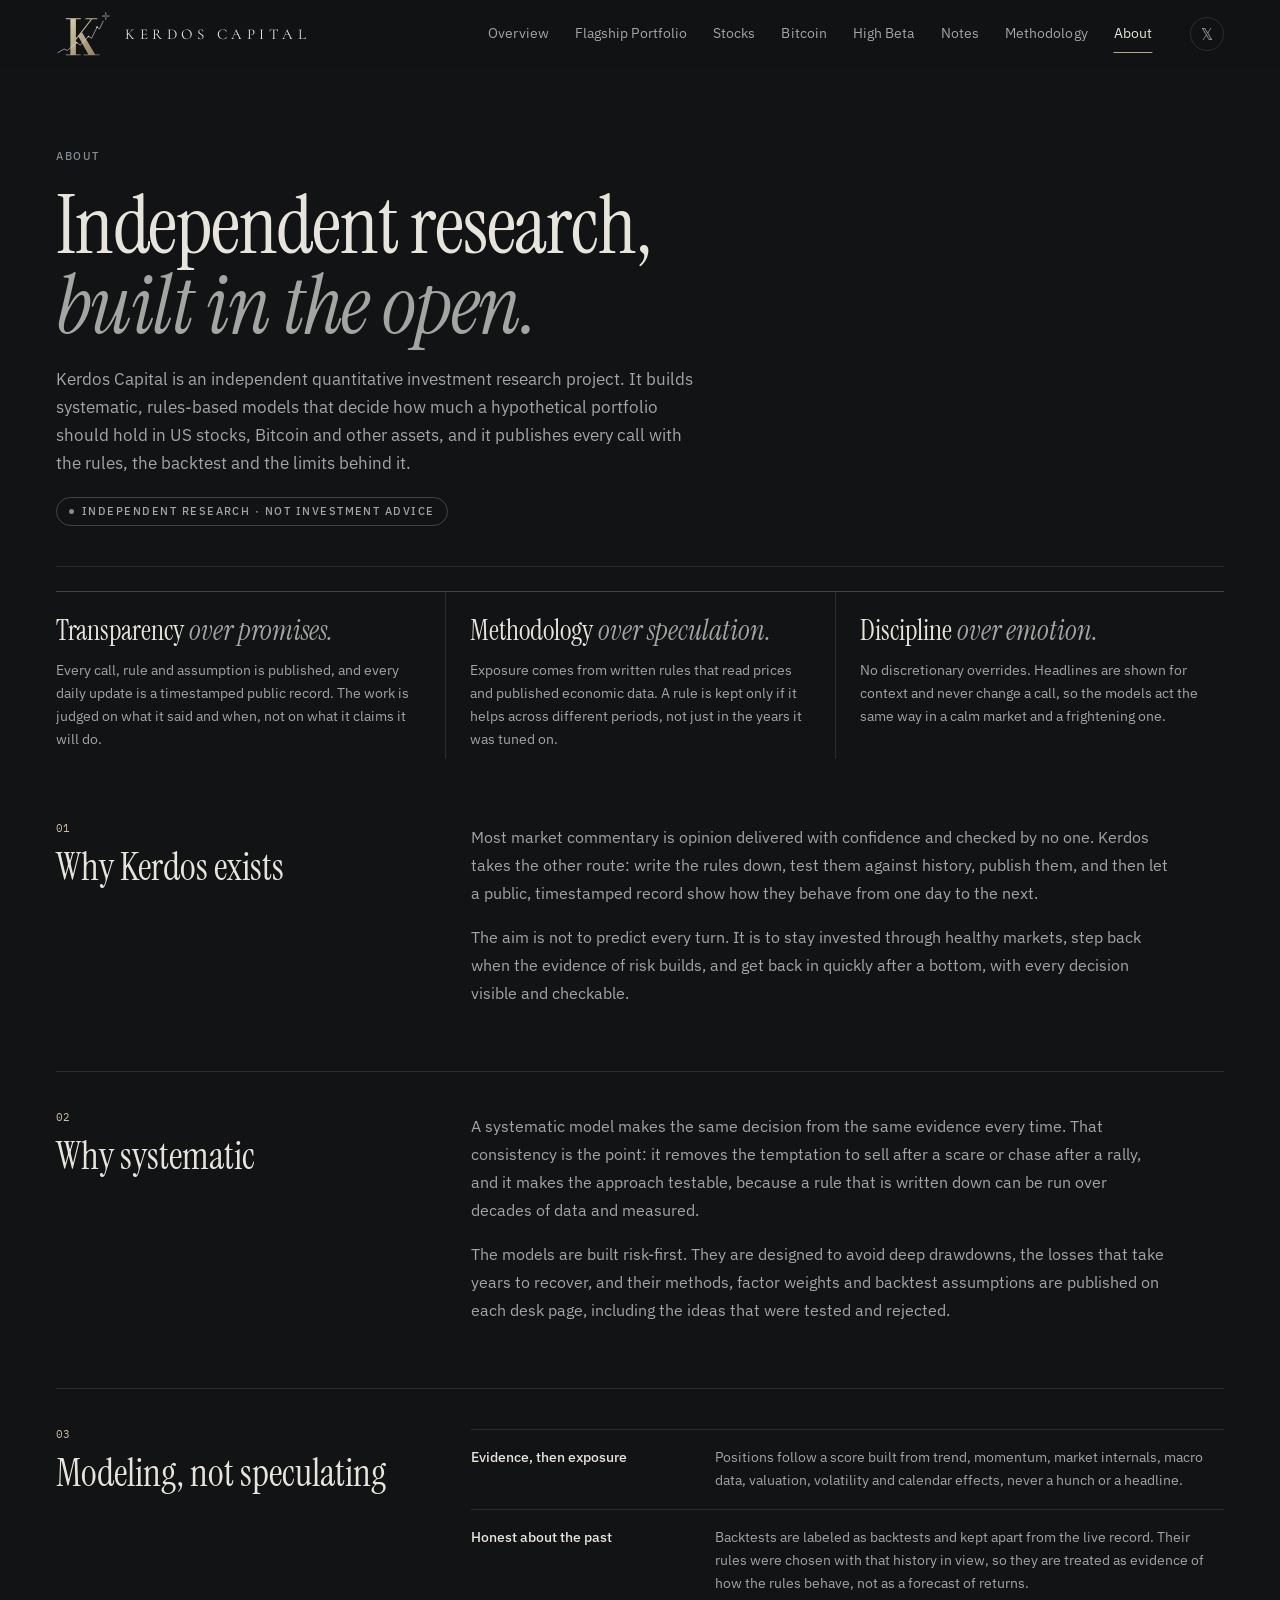
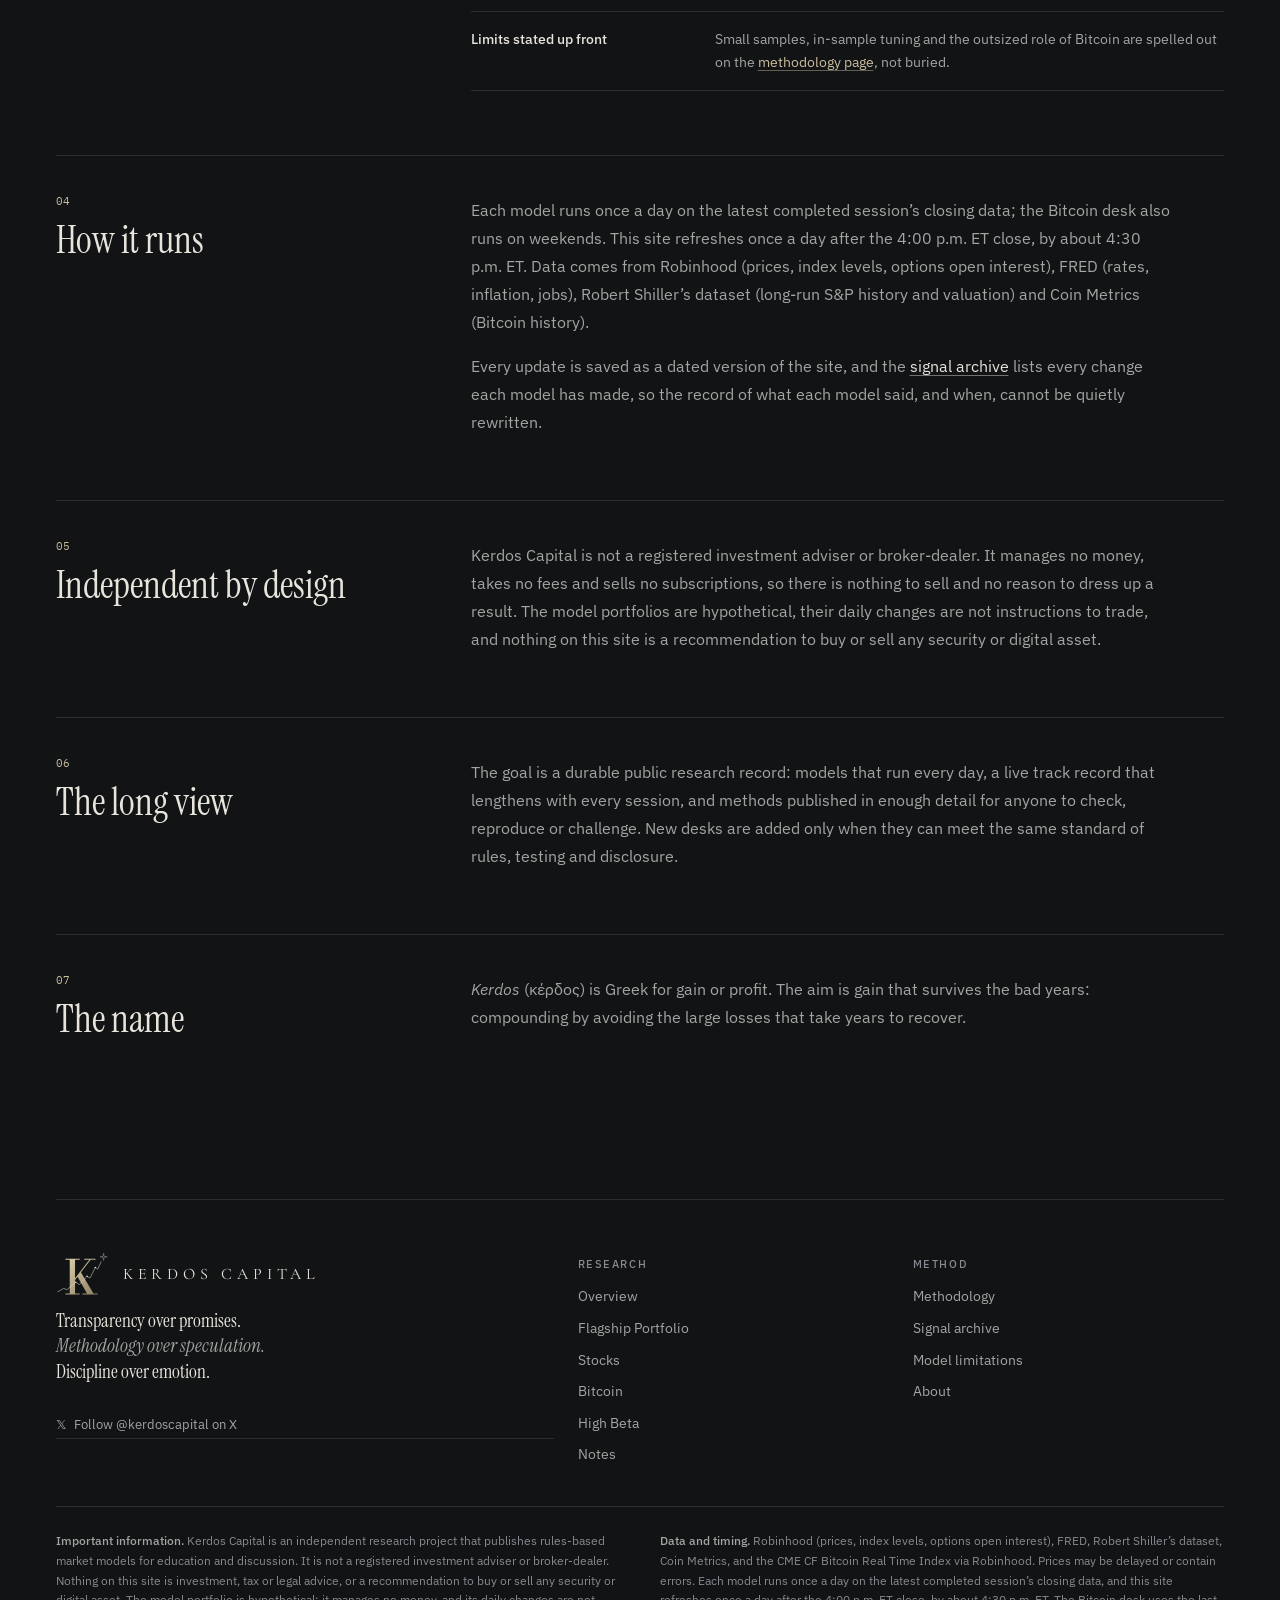
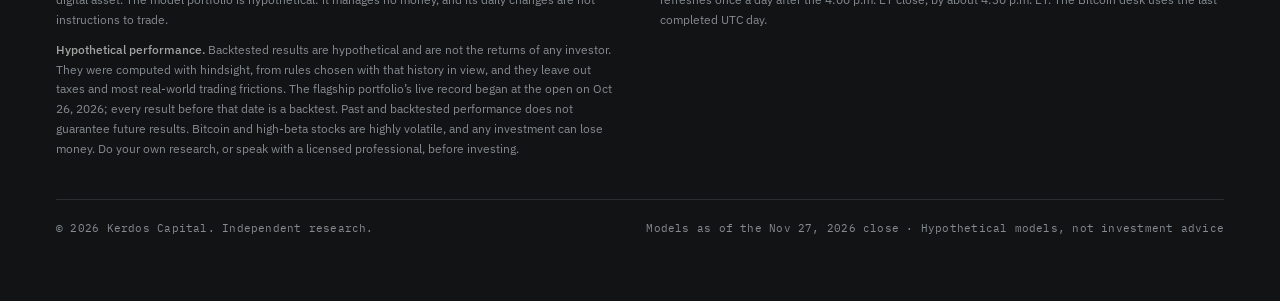
==== commit ecf31b67: "Stocks close (2026-11-27 17:21 ET) Co-Authored-By: Claude Opus 5 <noreply@anthropic.com> Claude-Sess" ====
--- a/about.html
+++ b/about.html
@@ -204,13 +204,13 @@
 <meta property="og:title" content="About · Kerdos Capital">
 <meta property="og:description" content="What Kerdos Capital is, why it publishes its research in the open, how its models are built and run, and what it is not.">
 <meta property="og:url" content="https://kerdoscapital.xyz/about.html">
-<meta property="og:image" content="https://kerdoscapital.xyz/og.png?v=20261125">
+<meta property="og:image" content="https://kerdoscapital.xyz/og.png?v=20261127">
 <meta property="og:image:width" content="1200">
 <meta property="og:image:height" content="630">
 <meta name="twitter:card" content="summary_large_image">
 <meta name="twitter:title" content="About · Kerdos Capital">
 <meta name="twitter:description" content="What Kerdos Capital is, why it publishes its research in the open, how its models are built and run, and what it is not.">
-<meta name="twitter:image" content="https://kerdoscapital.xyz/og.png?v=20261125">
+<meta name="twitter:image" content="https://kerdoscapital.xyz/og.png?v=20261127">
 <!--/kerdos-head-->
 <style id="k-retail">
 .k-strip{display:flex;flex-wrap:wrap;align-items:center;gap:4px 18px;padding:11px 0;border-bottom:1px solid var(--hair);font-family:var(--f-num);font-size:12px;letter-spacing:.02em;color:var(--muted)}
@@ -343,7 +343,7 @@
       <p><b>Hypothetical performance.</b> Backtested results are hypothetical and are not the returns of any investor. They were computed with hindsight, from rules chosen with that history in view, and they leave out taxes and most real-world trading frictions. The flagship portfolio’s live record began at the open on Oct 26, 2026; every result before that date is a backtest. Past and backtested performance does not guarantee future results. Bitcoin and high-beta stocks are highly volatile, and any investment can lose money. Do your own research, or speak with a licensed professional, before investing.</p>
       <p><b>Data and timing.</b> Robinhood (prices, index levels, options open interest), FRED, Robert Shiller’s dataset, Coin Metrics, and the CME CF Bitcoin Real Time Index via Robinhood. Prices may be delayed or contain errors. Each model runs once a day on the latest completed session’s closing data, and this site refreshes once a day after the 4:00 p.m. ET close, by about 4:30 p.m. ET. The Bitcoin desk uses the last completed UTC day.</p>
     </div>
-    <div class="kf-base"><span>© 2026 Kerdos Capital. Independent research.</span><span>Models as of the Nov 25, 2026 close · Hypothetical models, not investment advice</span></div>
+    <div class="kf-base"><span>© 2026 Kerdos Capital. Independent research.</span><span>Models as of the Nov 27, 2026 close · Hypothetical models, not investment advice</span></div>
   </footer>
 </div>
 </body>
